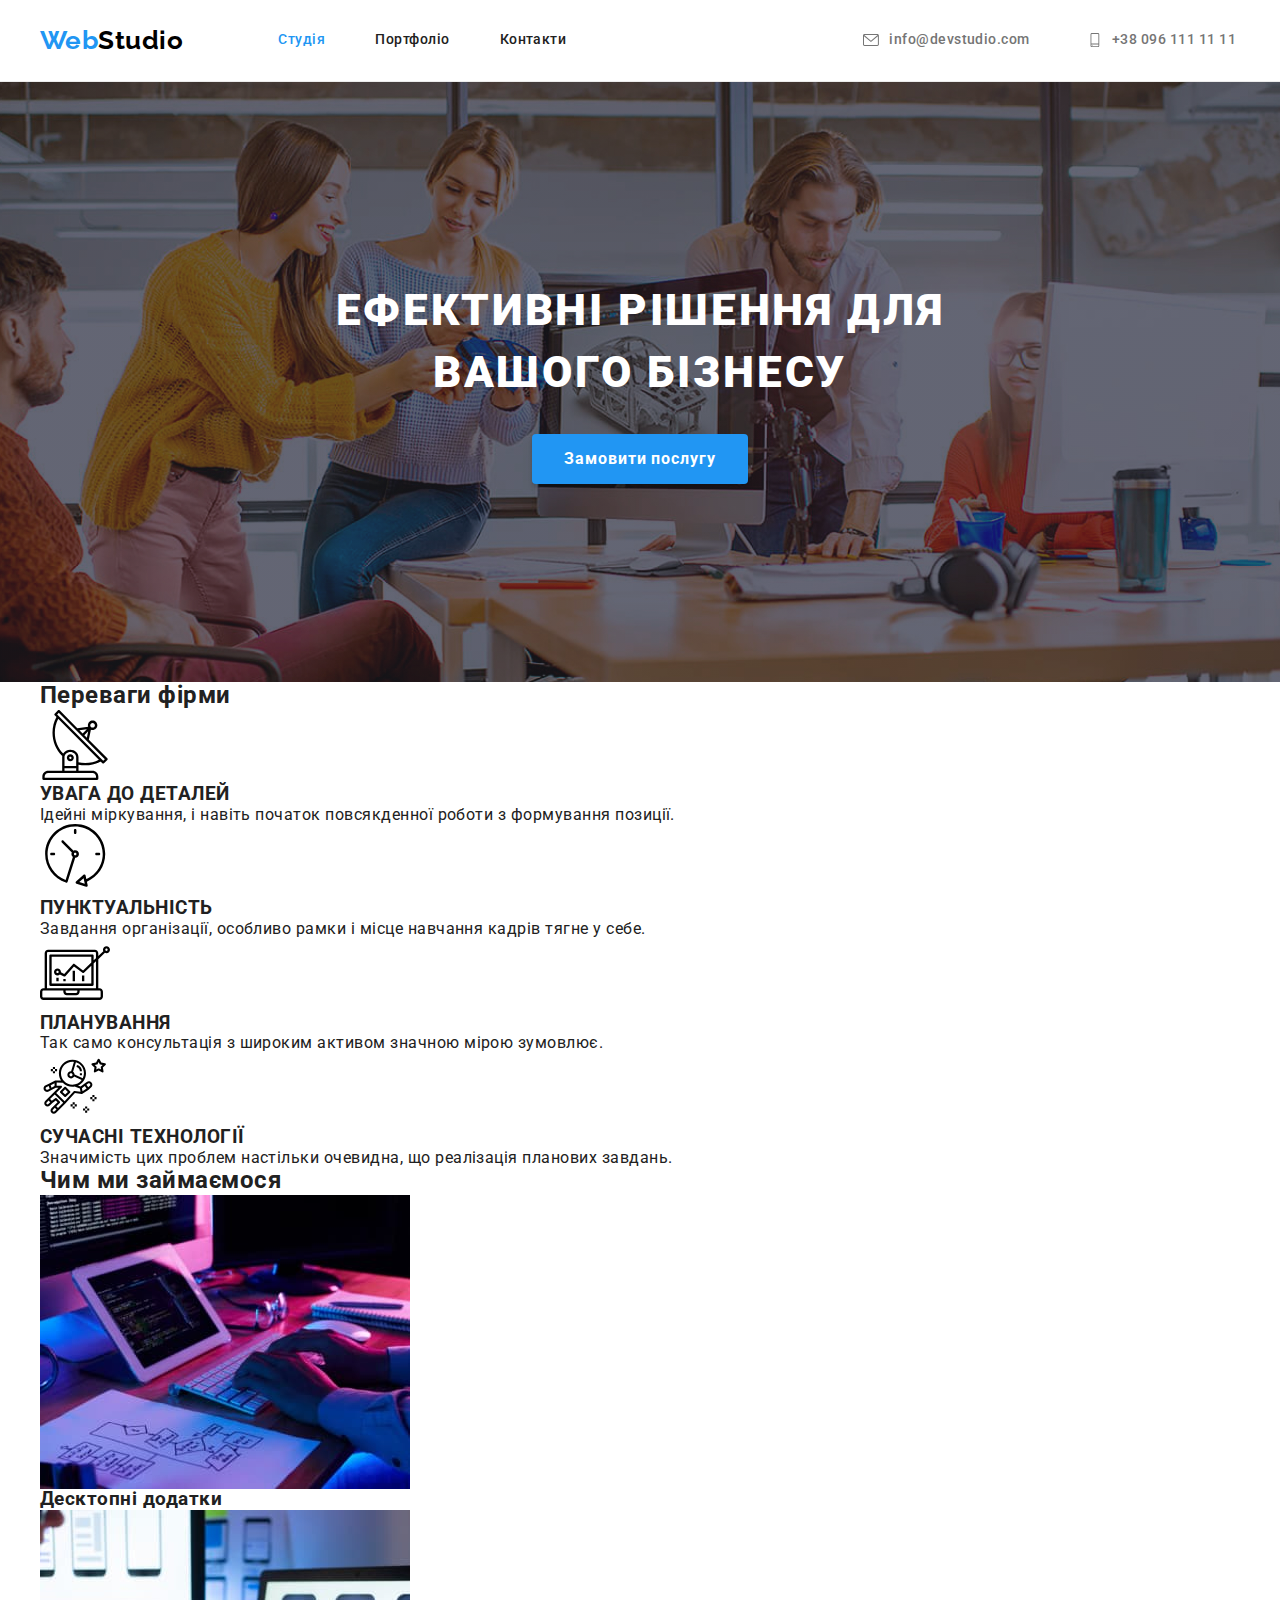
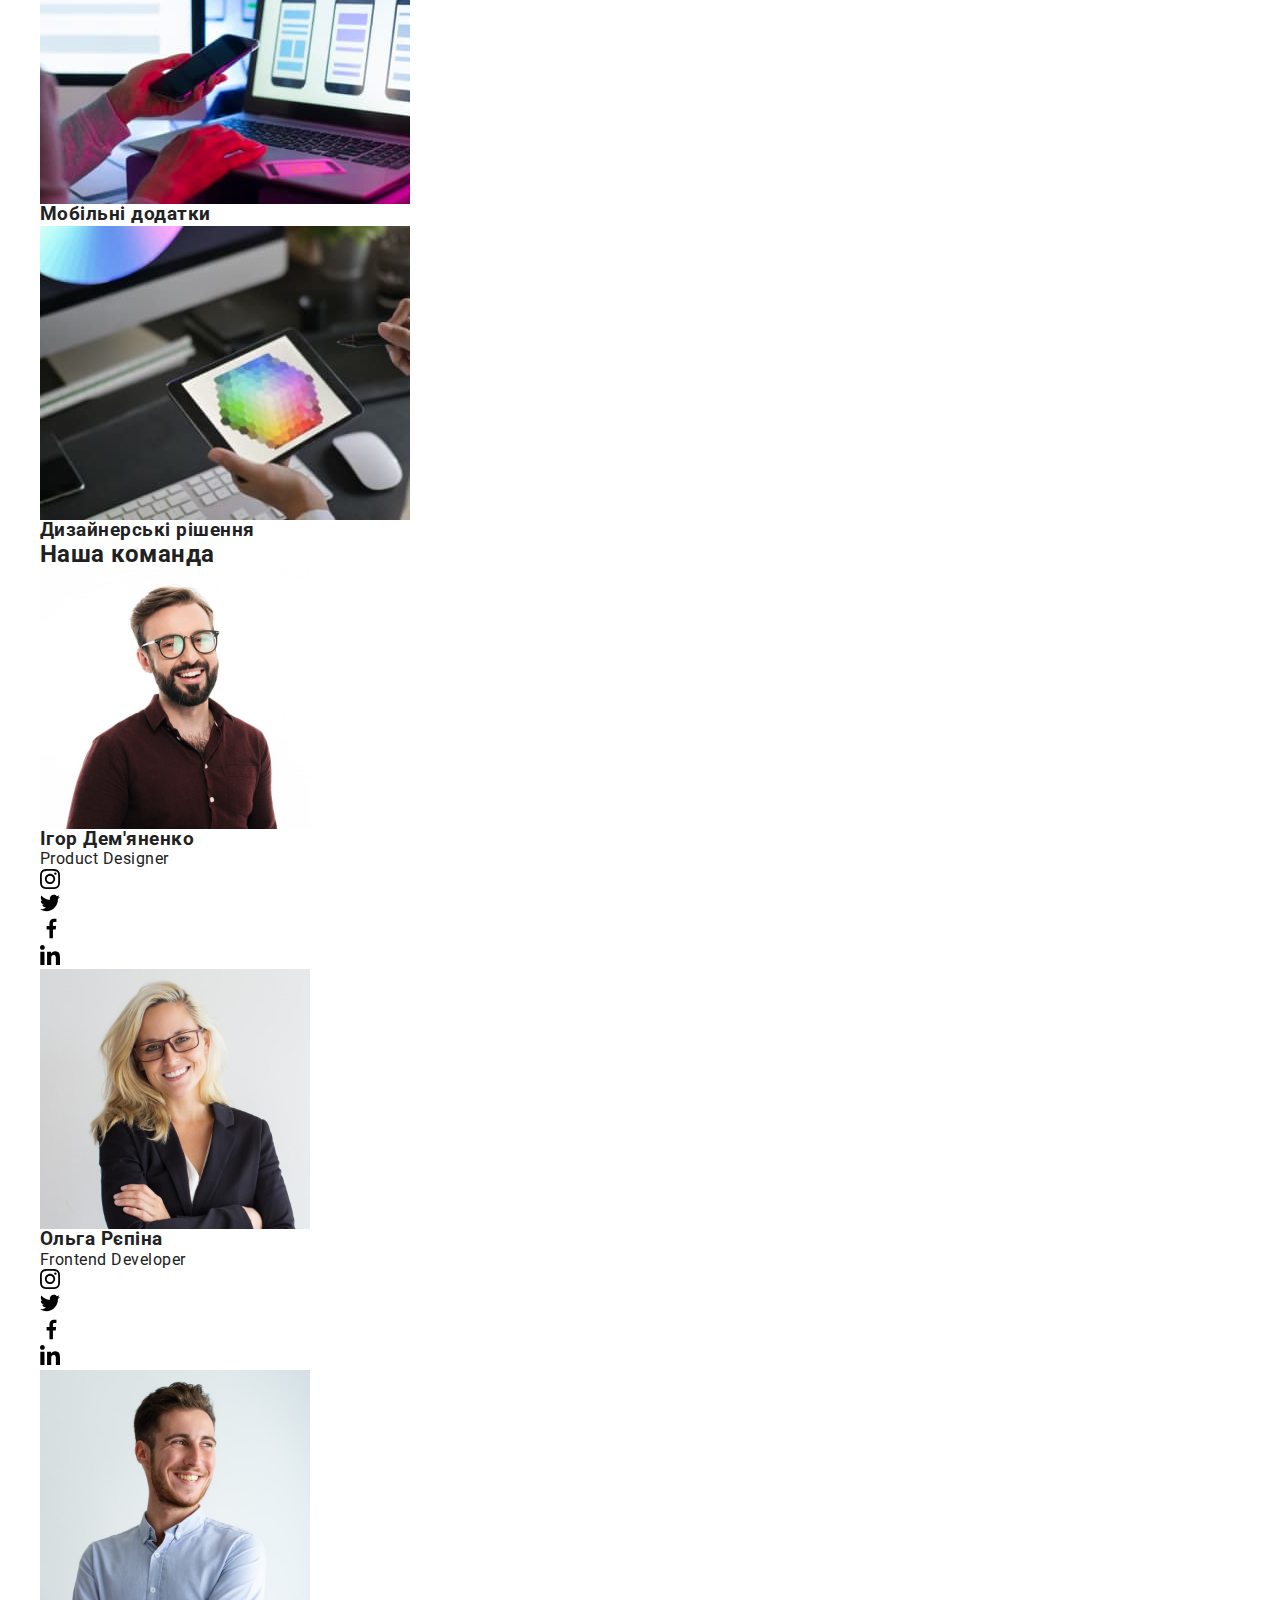
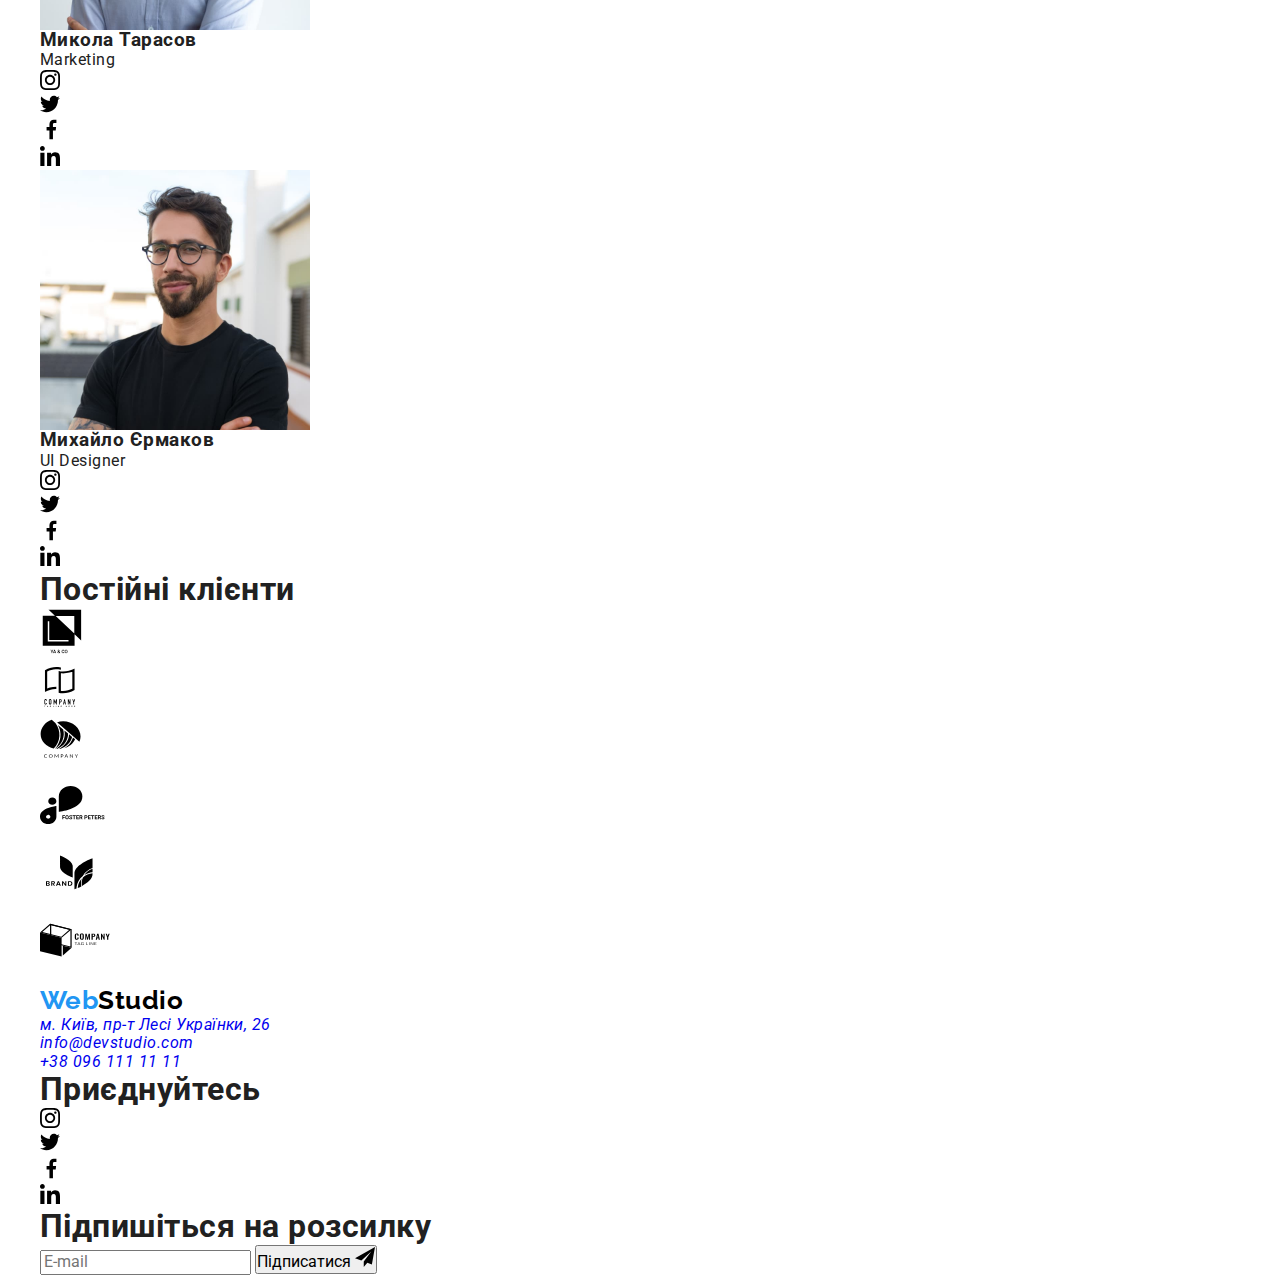
==== index.html @ b72f1b49 "live sass compiler" ====
<!DOCTYPE html>
<html lang="en">

<head>
  <meta charset="UTF-8" />
  <meta http-equiv="X-UA-Compatible" content="IE=edge" />
  <meta name="viewport" content="width=device-width, initial-scale=1.0" />
  <title>студія</title>
  <link rel="stylesheet" href="https://cdnjs.cloudflare.com/ajax/libs/modern-normalize/1.1.0/modern-normalize.min.css">
  <link href="https://fonts.googleapis.com/css2?family=Raleway:wght@700&family=Roboto:wght@400;500;700;900&display=swap"
    rel="stylesheet">
  <link rel="stylesheet" href="css/main.min.css">
</head>

<body>
  <!-- header-->
  <header class="header">
    <div class="conteiner">
      <a class="logo" href="index.html"><span class="text">Web</span>Studio</a>
      <nav>
        <ul class="navigation list">
          <li class="navigation__link navigation__element"><a href="index.html"
              class="navigation__btn navigation__btn-activ navigation__btncorrent">Студія</a></li>
          <li class="navigation__link navigation__element"><a href="portfolio.html"
              class="navigation__btn">Портфоліо</a></li>
          <li class="navigation__link navigation__element"><a href="#" class="navigation__btn">Контакти</a></li>
        </ul>
      </nav>
      <ul class="communication list">
        <li class="communication__link ">
          <a href="mailto:info@devstudio.com" class="communication__mail"> <svg width="16" Height="12"
              class="communication__icon-mail">
              <use href="images/sprites.svg#icon-envelope"></use>
            </svg>info@devstudio.com</a>
        </li>
        <li class="communication__link "><a href="tel:+380961111111" class="communication__tel"><svg width="14"
              Height="16" class="communication__icon-tel">
              <use href="images/sprites.svg#icon-smartphone-2"></use>
            </svg>+38 096 111 11 11</a>
        </li>
      </ul>
    </div>
  </header>

  <main>
    <!-- hero -->
    <section class="hero">
      <div class="conteiner">
        <div class="hero__wraper">
          <h1 class="hero__title">Ефективні рішення для вашого бізнесу</h1>
          <button type="button" class="hero__button" data-modal-open>Замовити послугу</button>
          <!-- modalka -->
          <div class="modal is-hidden " data-modal>
            <div class="modal__content">
                <h1 class="modal__title">Залиште свої дані, ми вам передзвонимо</h1>
                <form action="" class="">
                  <div class="form">
                    <label for="username" class="form__text">
                      Ім'я</label>
                    <input class="form__imput form__imput-name" type="text" name="username" id="username">
                    <svg width="18" Height="18" class="form__icon">
                      <use href="images/sprites.svg#icon-person-black-18dp-1"></use>
                    </svg>
                  </div>
                  <div class="form">
                    <label for="" class="form__text">
                      Телефон</label>
                    <input class="form__imput form__imput-phone" type="text" name="phone_number">
                    <svg width="18" Height="18" class="form__icon">
                      <use href="images/sprites.svg#icon-phone-black-18dp-1"></use>
                    </svg>
                  </div>
                  <div class="form">
                    <label for="" class="form__text">
                      Пошта</label>
                    <input class="form__imput form__imput-email" type="email" name="email">
                    <svg width="18" Height="18" class="form__icon">
                      <use href="images/sprites.svg#icon-email-black-18dp-1"></use>
                    </svg>
                  </div>
                  <div class="form">
                    <label for="" class="form__text">
                      Коментар</label>
                    <textarea class="form__imput form__imput-feedback" name="feedback" rows="5" placeholder="Введіть текст"></textarea>
                  </div>
                  <div class="form-margin">
                    <label for="chek" class="form__chek">
                      <input class="form__checkbox" type="checkbox" name="agree" checked id="chek" />
                      <svg width="16" Height="15" class="form__icon-checkbox">
                        <use href="images/sprites.svg#icon-icon-check-1"></use>
                      </svg>
                      <svg width="16" Height="15" class="form__icon-box">
                        <use href="images/sprites.svg#icon-kvadrat"></use>
                      </svg>
                      Погоджуюся з розсилкою та приймаю <a href=""><span class="form__text-span"> Умови договору</span></a>
                    </label>
                  </div>
                </form>
                <div class="button"><button type="submit" class="button-submit">Відправити</button></div>
              <button type="button" class="modal__button" data-modal-close>
                <svg width="18" height="18" class="modal__icon-close">
                  <use href="images/sprites.svg#icon-close1-1"></use>
                </svg></button>
            </div>
          </div>
        </div>
      </div>
    </section>

    <!-- advantage firm-->
    <section class="conteiner advantage-section">
      <h2 class="advantage-title">Переваги фірми</h2>
      <ul class="advantage-list list">
        <li class="advantage-list-item">
          <div class="icon-advantage"><svg width="70" height="70">
              <use href="images/sprites.svg#icon-antenna-1-1"></use>
            </svg></div>
          <h3 class="advantage-title-two">УВАГА ДО ДЕТАЛЕЙ</h3>
          <p class="advantage-text">
            Ідейні міркування, і навіть початок повсякденної роботи з
            формування позиції.
          </p>
        </li>
        <li class="advantage-list-item">
          <div class="icon-advantage"> <svg width="70" height="70">
              <use href="images/sprites.svg#icon-clock-1"></use>
            </svg></div>
          <h3 class="advantage-title-two">ПУНКТУАЛЬНІСТЬ</h3>
          <p class="advantage-text">
            Завдання організації, особливо рамки і місце навчання кадрів тягне
            у себе.
          </p>
        </li>
        <li class="advantage-list-item">
          <div class="icon-advantage"><svg width="70" height="70">
              <use href="images/sprites.svg#icon-diagram-1"></use>
            </svg></div>
          <h3 class="advantage-title-two">ПЛАНУВАННЯ</h3>
          <p class="advantage-text">
            Так само консультація з широким активом значною мірою зумовлює.
          </p>
        </li>
        <li class="advantage-list-item">
          <div class="icon-advantage"><svg width="70" height="70">
              <use href="images/sprites.svg#icon-astronaut-1"></use>
            </svg></div>
          <h3 class="advantage-title-two">СУЧАСНІ ТЕХНОЛОГІЇ</h3>
          <p class="advantage-text">
            Значимість цих проблем настільки очевидна, що реалізація планових
            завдань.
          </p>
        </li>
      </ul>
    </section>
    <!-- Whot working -->
    <section class="conteiner">
      <div class=" conteiner-working">
        <h2 class="title-section">Чим ми займаємося</h2>
        <ul class="working-list list">
          <li class="working-list-item">
            <img class="foto" src="./images/box1.jpg" alt="Набор коду на ПК" width="370" />
            <h3 class="tetx-working">Десктопні додатки</h3>
          </li>
          <li class="working-list-item">
            <img class="foto" src="./images/box2.jpg" alt="Телефон в рукі" width="370" />
            <h3 class="tetx-working">Мобільні додатки</h3>
          </li>
          <li class="working-list-item">
            <img class="foto" src="./images/box3.jpg" alt="Вибор колору на планшеті" width="370" />
            <h3 class="tetx-working">Дизайнерські рішення</h3>
          </li>
        </ul>
      </div>
    </section>


    <!-- Our team -->

    <section class="conteiner-team">
      <div class="conteiner conteiner-team-list">
        <h2 class="title-section">Наша команда</h2>
        <ul class="team-list list">
          <li class="team-list-icon">
            <img class="foto" src="images/ihor.jpg" alt="працівник Ігор" width="270" />
            <div class="team-our-name">
              <h3 class="team-title-name">Ігор Дем'яненко</h3>
              <p class="team-post">Product Designer</p>

              <ul class="list Our-team-sylky">
                <li class="Our-team-spysok">
                  <a href="" class="list-Our-team"><svg width="20" viewBox="0 0 100 100" class="icon-Our-team">
                      <use href="images/sprites.svg#icon-instagram-2"></use>
                    </svg></a>
                </li>
                <li class="Our-team-spysok"><a href="" class="list-Our-team"><svg width="20" viewBox="0 0 100 100"
                      class="icon-Our-team">
                      <use href="images/sprites.svg#icon-twitter-1"></use>
                    </svg></a></li>
                <li class="Our-team-spysok"><a href="" class="list-Our-team fb"><svg width="23" height="23"
                      viewBox="0 0 100 100" class="icon-Our-team">
                      <use href="images/sprites.svg#icon-facebook-1"></use>
                    </svg></a></li>
                <li class="Our-team-spysok"><a href="" class="list-Our-team"><svg width="20" viewBox="0 0 100 100"
                      class="icon-Our-team">
                      <use href="images/sprites.svg#icon-linkedin-1"></use>
                    </svg></a></li>
              </ul>
            </div>

          </li>
          <li class="team-list-icon">
            <img class="foto" src="images/olha.jpg" alt="працівник Ольга" width="270" />
            <div class="team-our-name">
              <h3 class="team-title-name">Ольга Рєпіна</h3>
              <p class="team-post">Frontend Developer</p>

              <ul class="list Our-team-sylky">
                <li class="Our-team-spysok">
                  <a href="" class="list-Our-team"><svg width="20" viewBox="0 0 100 100" class="icon-Our-team">
                      <use href="images/sprites.svg#icon-instagram-2"></use>
                    </svg></a>
                </li>
                <li class="Our-team-spysok"><a href="" class="list-Our-team"><svg width="20" viewBox="0 0 100 100"
                      class="icon-Our-team">
                      <use href="images/sprites.svg#icon-twitter-1"></use>
                    </svg></a>
                </li>
                <li class="Our-team-spysok"><a href="" class="list-Our-team fb"><svg width="23" height="23"
                      viewBox="0 0 100 100" class="icon-Our-team">
                      <use href="images/sprites.svg#icon-facebook-1"></use>
                    </svg></a>
                </li>
                <li class="Our-team-spysok"><a href="" class="list-Our-team"><svg width="20" viewBox="0 0 100 100"
                      class="icon-Our-team">
                      <use href="images/sprites.svg#icon-linkedin-1"></use>
                    </svg></a>
                </li>
              </ul>
            </div>
          </li>

          </li>
          <li class="team-list-icon">
            <img class="foto" src="images/mykola.jpg" alt="працівник Микола" width="270" />
            <div class="team-our-name">
              <h3 class="team-title-name">Микола Тарасов</h3>
              <p class="team-post">Marketing</p>

              <ul class="list Our-team-sylky">
                <li class="Our-team-spysok">
                  <a href="" class="list-Our-team"><svg width="20" viewBox="0 0 100 100" class="icon-Our-team">
                      <use href="images/sprites.svg#icon-instagram-2"></use>
                    </svg></a>
                </li>
                <li class="Our-team-spysok"><a href="" class="list-Our-team"><svg width="20" viewBox="0 0 100 100"
                      class="icon-Our-team">
                      <use href="images/sprites.svg#icon-twitter-1"></use>
                    </svg></a></li>
                <li class="Our-team-spysok"><a href="" class="list-Our-team fb"><svg width="23" height="23"
                      viewBox="0 0 100 100" class="icon-Our-team">
                      <use href="images/sprites.svg#icon-facebook-1"></use>
                    </svg></a></li>
                <li class="Our-team-spysok"><a href="" class="list-Our-team"><svg width="20" viewBox="0 0 100 100"
                      class="icon-Our-team">
                      <use href="images/sprites.svg#icon-linkedin-1"></use>
                    </svg></a></li>
              </ul>
            </div>
          </li>
          </li>
          <li class="team-list-icon">
            <img class="foto" src="images/mykhailo.jpg" alt="працівник Михайло" width="270" />
            <div class="team-our-name">
              <h3 class="team-title-name">Михайло Єрмаков</h3>
              <p class="team-post">UI Designer</p>

              <ul class="list Our-team-sylky">
                <li class="Our-team-spysok">
                  <a href="" class="list-Our-team"><svg width="20" viewBox="0 0 100 100" class="icon-Our-team">
                      <use href="images/sprites.svg#icon-instagram-2"></use>
                    </svg></a>
                </li>
                <li class="Our-team-spysok"><a href="" class="list-Our-team"><svg width="20" height="20"
                      viewBox="0 0 100 100" class="icon-Our-team">
                      <use href="images/sprites.svg#icon-twitter-1"></use>
                    </svg></a></li>
                <li class="Our-team-spysok"><a href="" class="list-Our-team fb"><svg width="23" height="23"
                      class="icon-Our-team">
                      <use href="images/sprites.svg#icon-facebook-1"></use>
                    </svg></a></li>
                <li class="Our-team-spysok"><a href="" class="list-Our-team"><svg width="20" viewBox="0 0 100 100"
                      class="icon-Our-team">
                      <use href="images/sprites.svg#icon-linkedin-1"></use>
                    </svg></a></li>
              </ul>

            </div>
          </li>
          </li>
        </ul>
      </div>

    </section>

    <!-- Постійні клієнти -->
    <section class="conteiner-klienty">
      <div class="conteiner">
        <h1 class="title-section">Постійні клієнти</h1>
        <ul class="list postiini-klienty">
          <li class="page-klient"><a href="" class="List-compani"><svg width="44" height="49" viewBox="0 0 100 100"
                class="icon-clients one">
                <use href="images/sprites.svg#icon-group"></use>
              </svg></a></li>
          <li class="page-klient"><a href="" class="List-compani"><svg width="40" height="52" viewBox="0 0 100 100"
                width="41px" class="icon-clients two">
                <use href="images/sprites.svg#icon-group-2"></use>
              </svg></a></li>
          <li class="page-klient"><a href="" class="List-compani"><svg width="41" height="43" viewBox="0 0 100 100"
                width="40" class="icon-clients thee">
                <use href="images/sprites.svg#icon-group-3"></use>
              </svg></a></li>
          <li class="page-klient"><a href="" class="List-compani"><svg width="80" height="80" viewBox="0 0 100 100"
                class="icon-clients fo">
                <use href="images/sprites.svg#icon-group-4"></use>
              </svg></a></li>
          <li class="page-klient"><a href="" class="List-compani"><svg width="59" height="47" viewBox="0 0 100 100"
                width="40" class="icon-clients fai">
                <use href="images/sprites.svg#icon-group-5"></use>
              </svg></a></li>
          <li class="page-klient"><a href="" class="List-compani 6"><svg width="70" height="80" viewBox="0 0 100 100"
                width="40" class="icon-clients six">
                <use href="images/sprites.svg#icon-group-6"></use>
              </svg></a></li>
        </ul>
      </div>
    </section>

  </main>
  <!-- footer -->
  <footer class="footer">
    <div class="conteiner conteiner-footer">
      <div>
        <div class="logo-wraper">
          <a class="logo" href="index.html"><span class="text">Web</span>Studio</a>
        </div>

        <address>
          <ul class="address-list list">
            <li>
              <a class="Address-link" href="https://goo.gl/maps/K1UanMXqAidAnJSs7" target="_blank"
                rel="noopener noreferrer nofollow">
                м. Київ, пр-т Лесі Українки, 26</a>
            </li>
            <li class="foter-otstup">
              <a href="mailto:info@devstudio.com" target="_blank" class="communication-footer">info@devstudio.com</a>
            </li>
            <li class="foter-otstup">
              <a href="tel:+380961111111" class="communication-footer">+38 096 111 11 11</a>
            </li>
          </ul>
        </address>
      </div>
      <div class="footer-sylky-blok">
        <h1 class="title-footer-sylky">Приєднуйтесь</h1>
        <ul class="footer-sylky list">
          <li class="footer-spysok">
            <a href="" class="list-Our-team-f"><svg width="20" viewBox="0 0 100 100" class="icon-footer">
                <use href="images/sprites.svg#icon-instagram-2"></use>
              </svg></a>
          </li>
          <li class="footer-spysok"><a href="" class="list-Our-team-f"><svg width="20" height="20" viewBox="0 0 100 100"
                class="icon-footer">
                <use href="images/sprites.svg#icon-twitter-1"></use>
              </svg></a></li>
          <li class="footer-spysok"><a href="" class="list-Our-team-f"><svg width="23" height="23" viewBox="0 0 100 100"
                class="icon-footer">
                <use href="images/sprites.svg#icon-facebook-1"></use>
              </svg></a></li>
          <li class="footer-spysok"><a href="" class="list-Our-team-f"><svg width="20" viewBox="0 0 100 100"
                class="icon-footer">
                <use href="images/sprites.svg#icon-linkedin-1"></use>
              </svg></a></li>
        </ul>
      </div>
      <div class="mail-distribution">
        <h1 class="distribution-text">Підпишіться на розсилку</h1>
        <form action="" class="form-distribution">
          <input class="mail-imput" type="email" name="email" placeholder="E-mail">
          <button class="btn-distribution">
            Підписатися <svg width="20" viewBox="0 0 100 100" class="icon-footer distribution">
              <use href="images/sprites.svg#icon-icon-send"></use>
            </svg>
          </button>
        </form>
      </div>
    </div>
  </footer>




  <script src="./JS/modal.js"></script>
</body>

</html>
---- css/main.min.css ----
/*! normalize.css v8.0.1 | MIT License | github.com/necolas/normalize.css */html{line-height:1.15;-webkit-text-size-adjust:100%}body{margin:0}main{display:block}h1{font-size:2em;margin:.67em 0}hr{-webkit-box-sizing:content-box;box-sizing:content-box;height:0;overflow:visible}pre{font-family:monospace,monospace;font-size:1em}a{background-color:rgba(0,0,0,0)}abbr[title]{border-bottom:none;text-decoration:underline;-webkit-text-decoration:underline dotted;text-decoration:underline dotted}b,strong{font-weight:bolder}code,kbd,samp{font-family:monospace,monospace;font-size:1em}small{font-size:80%}sub,sup{font-size:75%;line-height:0;position:relative;vertical-align:baseline}sub{bottom:-0.25em}sup{top:-0.5em}img{border-style:none}button,input,optgroup,select,textarea{font-family:inherit;font-size:100%;line-height:1.15;margin:0}button,input{overflow:visible}button,select{text-transform:none}button,[type=button],[type=reset],[type=submit]{-webkit-appearance:button}button::-moz-focus-inner,[type=button]::-moz-focus-inner,[type=reset]::-moz-focus-inner,[type=submit]::-moz-focus-inner{border-style:none;padding:0}button:-moz-focusring,[type=button]:-moz-focusring,[type=reset]:-moz-focusring,[type=submit]:-moz-focusring{outline:1px dotted ButtonText}fieldset{padding:.35em .75em .625em}legend{-webkit-box-sizing:border-box;box-sizing:border-box;color:inherit;display:table;max-width:100%;padding:0;white-space:normal}progress{vertical-align:baseline}textarea{overflow:auto}[type=checkbox],[type=radio]{-webkit-box-sizing:border-box;box-sizing:border-box;padding:0}[type=number]::-webkit-inner-spin-button,[type=number]::-webkit-outer-spin-button{height:auto}[type=search]{-webkit-appearance:textfield;outline-offset:-2px}[type=search]::-webkit-search-decoration{-webkit-appearance:none}::-webkit-file-upload-button{-webkit-appearance:button;font:inherit}details{display:block}summary{display:list-item}template{display:none}[hidden]{display:none}:root{--primary-text-color: #212121;--focus-text-color: #2196F3;--other-text-color: #FFFFFF;--logo-text-color: #000000;--advantage-text-color: #757575}body{font-family:"Roboto",sans-serif;font-style:normal;letter-spacing:.03em;color:var(--primary-text-color);background-color:#fff}a,p,ul,li,h1,h2,h3,button,address{padding:0;margin:0;list-style-type:none;text-decoration:none}img{display:block;max-width:100%;height:auto}.conteiner{margin:0 auto;width:1230px;padding-left:15px;padding-right:15px}.header{border-bottom:1px solid #ececec;max-width:1600px;margin-left:auto;margin-right:auto}.header .conteiner{display:-webkit-box;display:-ms-flexbox;display:flex}.logo{font-family:"Raleway",sans-serif;font-weight:700;font-size:26px;line-height:1.2;color:var(--logo-text-color);padding-top:25px;padding-bottom:25px;margin-right:95px}.logo .text{color:var(--focus-text-color)}.navigation{display:-webkit-box;display:-ms-flexbox;display:flex}.navigation>.navigation__link:not(:last-child){margin-right:50px}.navigation__element{position:relative}.navigation .navigation__btn{display:inline-block;padding-top:32px;padding-bottom:32px;color:var(---primary-text-color);font-weight:500;font-size:14px;line-height:1.14;-webkit-transition:color 250ms cubic-bezier(0.4, 0, 0.2, 1);transition:color 250ms cubic-bezier(0.4, 0, 0.2, 1)}.navigation .navigation__btn.navigation__btn-activ.navigation__btncorrent{color:var(--focus-text-color)}.navigation__btn:hover,.navigation__btn:focus{color:var(--focus-text-color)}.navigation__btn::after{position:absolute;bottom:-1px;left:0;content:"";display:block;opacity:0;width:100%;height:4px;border:1px solid var(--focus-text-color);border-radius:4px;background-color:var(--focus-text-color);-webkit-transition:opacity 250ms cubic-bezier(0.4, 0, 0.2, 1);transition:opacity 250ms cubic-bezier(0.4, 0, 0.2, 1)}.navigation__btn:hover::after,.navigation__btn:focus::after{color:var(--focus-text-color);opacity:1}.communication{display:-webkit-box;display:-ms-flexbox;display:flex;color:var(--primary-text-color);font-weight:500;font-size:14px;line-height:1.14;margin-left:auto}.communication__mail,.communication__tel{display:-webkit-box;display:-ms-flexbox;display:flex;-webkit-box-align:center;-ms-flex-align:center;align-items:center;padding:4px 4px;color:var(--advantage-text-color);padding-top:32px;padding-bottom:32px;-webkit-transition:color 250ms cubic-bezier(0.4, 0, 0.2, 1);transition:color 250ms cubic-bezier(0.4, 0, 0.2, 1)}.communication__tel{margin-left:50px}.communication__icon-mail,.communication__icon-tel{margin-right:10px;fill:currentColor}.communication__mail:hover,.communication__mail:focus,.communication__tel:hover,.communication__tel:focus{color:var(--focus-text-color)}.hero{background-image:-webkit-gradient(linear, left top, right top, from(rgba(47, 48, 58, 0.4)), to(rgba(47, 48, 58, 0.4))),url(../images/hero-fon2.jpg);background-image:linear-gradient(to right, rgba(47, 48, 58, 0.4), rgba(47, 48, 58, 0.4)),url(../images/hero-fon2.jpg);background-color:rgba(47,48,58,.4);background-repeat:no-repeat;background-position:50% 50%;height:600px;display:-webkit-box;display:-ms-flexbox;display:flex;-webkit-box-pack:center;-ms-flex-pack:center;justify-content:center;-webkit-box-align:center;-ms-flex-align:center;align-items:center;margin-left:auto;margin-right:auto}.hero__wraper{display:-webkit-box;display:-ms-flexbox;display:flex;-webkit-box-orient:vertical;-webkit-box-direction:normal;-ms-flex-direction:column;flex-direction:column;-webkit-box-pack:center;-ms-flex-pack:center;justify-content:center;-webkit-box-align:center;-ms-flex-align:center;align-items:center;padding-top:200px;padding-bottom:200px}.hero__title{width:700px;margin:0;font-weight:900;font-size:44px;line-height:1.4;text-align:center;letter-spacing:.06em;text-transform:uppercase;color:var(--other-text-color)}.hero__button{margin-top:30px;-webkit-box-shadow:0px 4px 4px rgba(0,0,0,.15);box-shadow:0px 4px 4px rgba(0,0,0,.15);font-family:"Roboto",sans-serif;background-color:var(--focus-text-color);font-weight:700;font-size:16px;line-height:1.9;letter-spacing:.06em;color:var(--other-text-color);padding:10px 32px 10px 32px;border-width:0px;box-shadow:0px 4px 4px rgba(0,0,0,.15);border-radius:4px;cursor:pointer}.modal{position:fixed;top:0;right:0;width:100%;height:100%;background-color:rgba(0,0,0,.2);-webkit-transition:opacity 450ms cubic-bezier(0.4, 0, 0.2, 1);transition:opacity 450ms cubic-bezier(0.4, 0, 0.2, 1);z-index:1}.modal.is-hidden{opacity:0;pointer-events:none;visibility:hidden}.modal__content{opacity:1;position:relative;top:50%;left:50%;-webkit-transform:translate(-50%, -50%);transform:translate(-50%, -50%);width:528px;height:581px;border-radius:4px;background-color:var(--other-text-color);z-index:5;padding:40px 39px 40px 41px}.modal__button{position:absolute;top:5px;right:5px;background-color:var(--other-text-color);border-radius:50%;border:2px solid rgba(0,0,0,.1);width:30px;height:30px;display:-webkit-box;display:-ms-flexbox;display:flex;-webkit-box-align:center;-ms-flex-align:center;align-items:center;-webkit-box-pack:center;-ms-flex-pack:center;justify-content:center;cursor:pointer}.modal__icon-close{fill:currentColor;-webkit-transition:color 250ms cubic-bezier(0.4, 0, 0.2, 1);transition:color 250ms cubic-bezier(0.4, 0, 0.2, 1)}.modal__button:hover{color:var(--focus-text-color)}.modal__title{font-family:"Roboto";font-style:normal;font-weight:700;font-size:20px;line-height:23px;text-align:center;letter-spacing:.03em;margin-bottom:12px}.form{display:-webkit-box;display:-ms-flexbox;display:flex;-webkit-box-orient:vertical;-webkit-box-direction:normal;-ms-flex-direction:column;flex-direction:column}.form__text{color:var(--advantage-text-color);font-family:"Roboto";font-style:normal;font-weight:400;font-size:12px;line-height:14px;letter-spacing:.01em;margin-bottom:4px}.form__imput{position:relative;margin-bottom:10px;padding-top:10px;padding-bottom:10px;padding-left:40px;border:1px solid rgba(33,33,33,.2);border-radius:4px;cursor:pointer;-webkit-appearance:none;-moz-appearance:none;appearance:none;-webkit-transition:fill 250ms cubic-bezier(0.4, 0, 0.2, 1),border 250ms cubic-bezier(0.4, 0, 0.2, 1);transition:fill 250ms cubic-bezier(0.4, 0, 0.2, 1),border 250ms cubic-bezier(0.4, 0, 0.2, 1)}.form .form__imput.form__imput-feedback{resize:none;padding:10px 10px 10px 20px;height:124px;border:1px solid rgba(33,33,33,.2);border-radius:4px;cursor:pointer;-webkit-transition:border 250ms cubic-bezier(0.4, 0, 0.2, 1);transition:border 250ms cubic-bezier(0.4, 0, 0.2, 1);margin-bottom:-10px}.form__imput:focus{outline:0;outline-offset:0;border:1px solid var(--focus-text-color)}.form .form__imput-feedback:focus{outline:0;outline-offset:0;border:1px solid var(--focus-text-color)}.form__imput:focus+.form__icon{fill:var(--focus-text-color)}.form__icon{position:absolute;margin-left:12px;-webkit-transform:translateY(29px);transform:translateY(29px)}.form-margin{margin-top:20px}.form__chek{display:inline-block;margin-top:10px;padding-left:40px;font-family:"Roboto";font-style:normal;font-weight:400;font-size:14px;line-height:24px;letter-spacing:.03em;cursor:pointer}.form__checkbox{position:absolute;white-space:nowrap;width:1px;height:1px;overflow:hidden;border:0;padding:0;clip:rect(0 0 0 0);-webkit-clip-path:inset(50%);clip-path:inset(50%);margin:-1px}.form__text-span{color:var(--focus-text-color);margin-left:7px;border-bottom:1px solid var(--focus-text-color)}.form__icon-box{position:absolute;-webkit-transform:translateX(-28px);transform:translateX(-28px);margin-top:4px}.form__icon-checkbox{position:absolute;-webkit-transform:translateX(-28px);transform:translateX(-28px);margin-top:4px;opacity:0;z-index:1;-webkit-transition:opacity 250ms cubic-bezier(0.4, 0, 0.2, 1);transition:opacity 250ms cubic-bezier(0.4, 0, 0.2, 1)}.form__checkbox:checked+.form__icon-checkbox{opacity:1}.button{display:-webkit-box;display:-ms-flexbox;display:flex;-webkit-box-pack:center;-ms-flex-pack:center;justify-content:center;margin-top:30px}.button-submit{display:-webkit-box;display:-ms-flexbox;display:flex;-webkit-box-pack:center;-ms-flex-pack:center;justify-content:center;background-color:#2196f3;padding:10px 52px 10px 52px;-webkit-box-shadow:0px 4px 4px rgba(0,0,0,.15);box-shadow:0px 4px 4px rgba(0,0,0,.15);border-radius:4px;border-width:0px;font-family:"Roboto";font-style:normal;font-weight:700;font-size:16px;line-height:30px;display:flex;-webkit-box-align:center;-ms-flex-align:center;align-items:center;text-align:center;letter-spacing:.06em;color:var(--other-text-color);cursor:pointer}/*# sourceMappingURL=main.min.css.map */
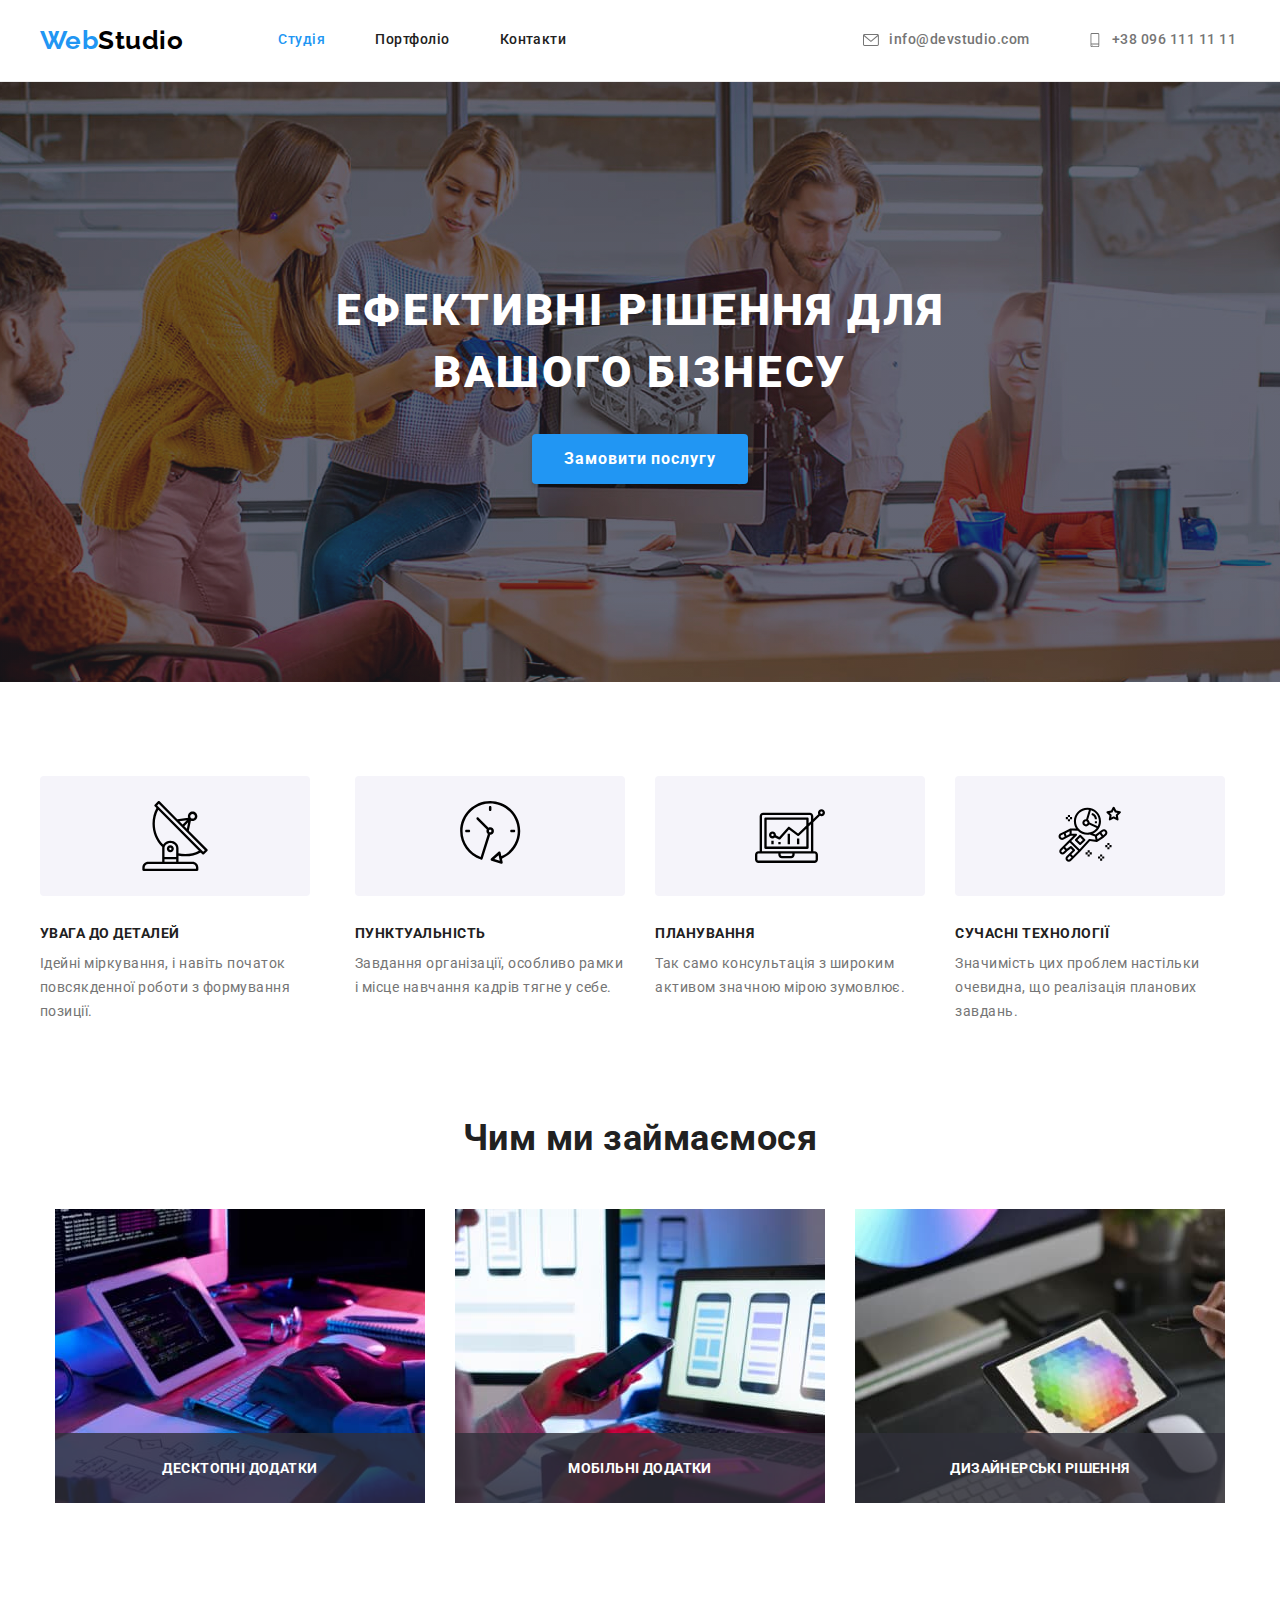
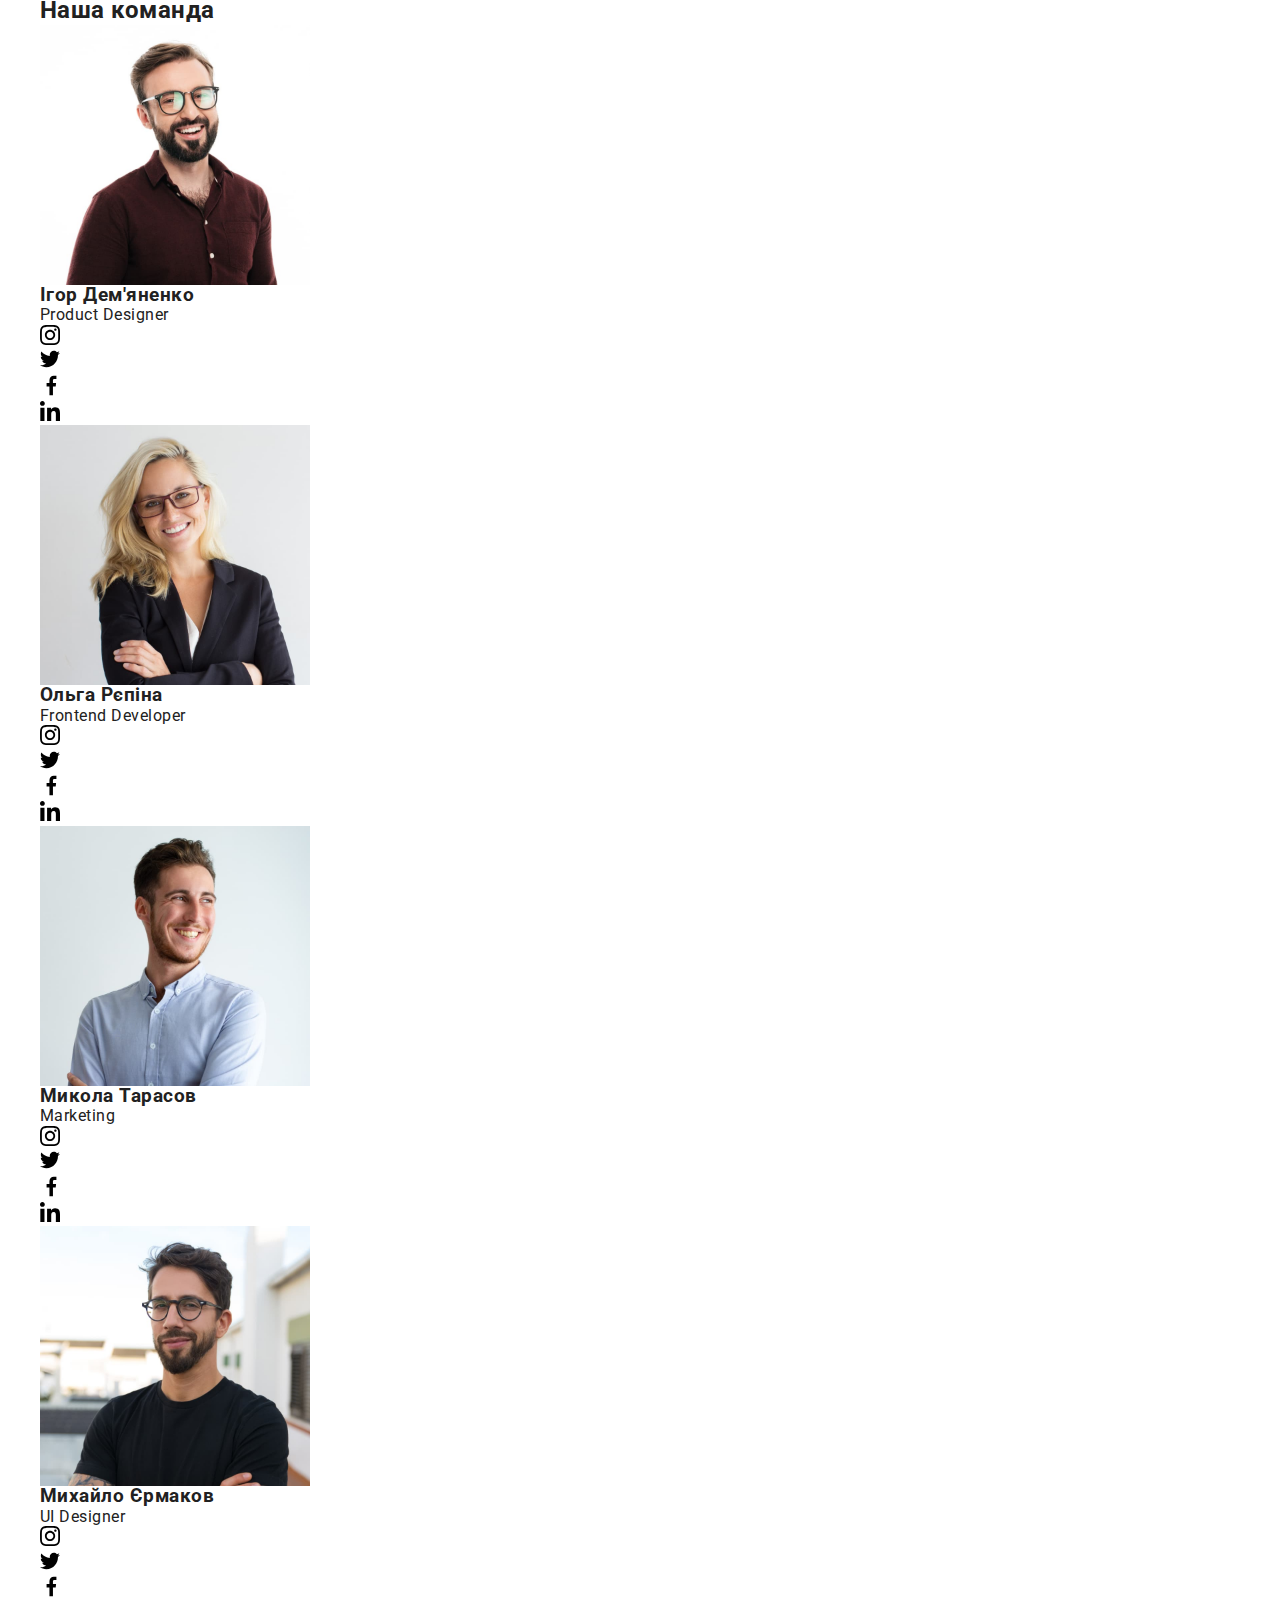
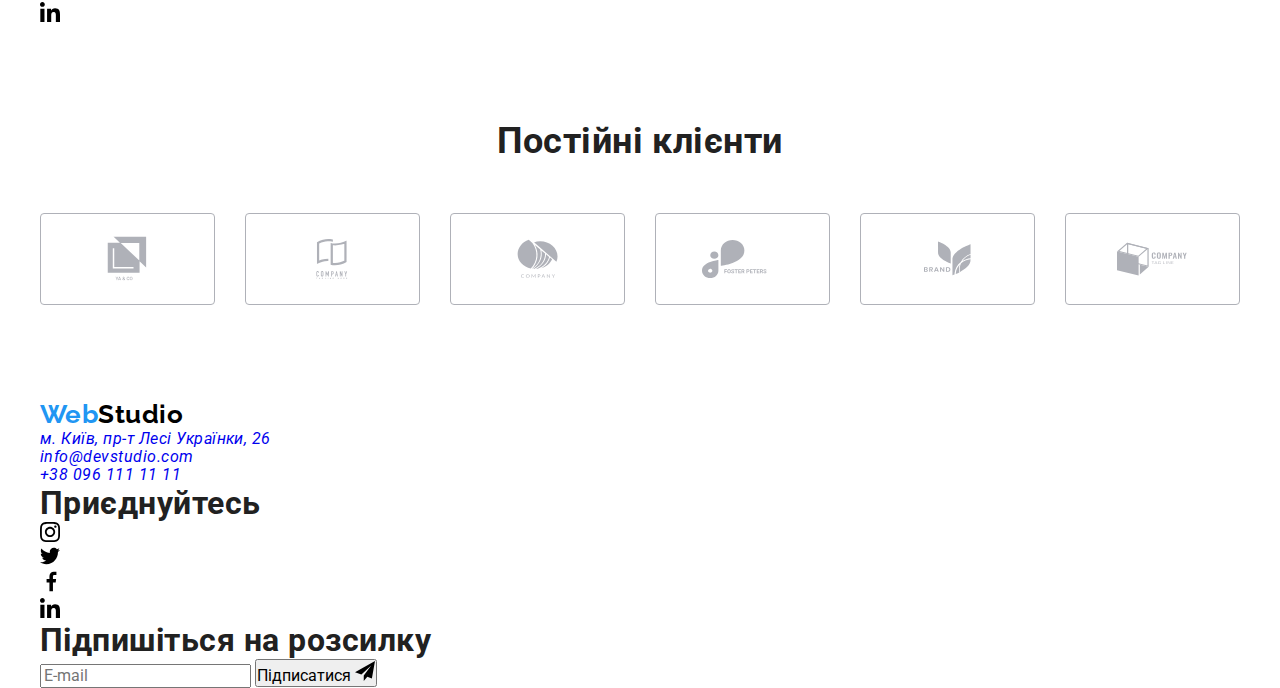
==== commit b5a806f2: "add advantege-firm, regular-client, whot-working" ====
--- a/index.html
+++ b/index.html
@@ -108,66 +108,67 @@
     </section>
 
     <!-- advantage firm-->
-    <section class="conteiner advantage-section">
-      <h2 class="advantage-title">Переваги фірми</h2>
-      <ul class="advantage-list list">
-        <li class="advantage-list-item">
-          <div class="icon-advantage"><svg width="70" height="70">
+    <section class="advantage conteiner">
+      <h2 class="advantage__title">Переваги фірми</h2>
+      <ul class="advantage__list list">
+        <li class="advantage__list-item">
+          <div class="advantage__icon"><svg width="70" height="70">
               <use href="images/sprites.svg#icon-antenna-1-1"></use>
             </svg></div>
-          <h3 class="advantage-title-two">УВАГА ДО ДЕТАЛЕЙ</h3>
-          <p class="advantage-text">
+          <h3 class="advantage__title-two">УВАГА ДО ДЕТАЛЕЙ</h3>
+          <p class="advantage__text">
             Ідейні міркування, і навіть початок повсякденної роботи з
             формування позиції.
           </p>
         </li>
-        <li class="advantage-list-item">
-          <div class="icon-advantage"> <svg width="70" height="70">
+        <li class="advantage__list-item">
+          <div class="advantage__icon"> <svg width="70" height="70">
               <use href="images/sprites.svg#icon-clock-1"></use>
             </svg></div>
-          <h3 class="advantage-title-two">ПУНКТУАЛЬНІСТЬ</h3>
-          <p class="advantage-text">
+          <h3 class="advantage__title-two">ПУНКТУАЛЬНІСТЬ</h3>
+          <p class="advantage__text">
             Завдання організації, особливо рамки і місце навчання кадрів тягне
             у себе.
           </p>
         </li>
-        <li class="advantage-list-item">
-          <div class="icon-advantage"><svg width="70" height="70">
+        <li class="advantage__list-item">
+          <div class="advantage__icon"><svg width="70" height="70">
               <use href="images/sprites.svg#icon-diagram-1"></use>
             </svg></div>
-          <h3 class="advantage-title-two">ПЛАНУВАННЯ</h3>
-          <p class="advantage-text">
+          <h3 class="advantage__title-two">ПЛАНУВАННЯ</h3>
+          <p class="advantage__text">
             Так само консультація з широким активом значною мірою зумовлює.
           </p>
         </li>
-        <li class="advantage-list-item">
-          <div class="icon-advantage"><svg width="70" height="70">
+        <li class="advantage__list-item">
+          <div class="advantage__icon"><svg width="70" height="70">
               <use href="images/sprites.svg#icon-astronaut-1"></use>
             </svg></div>
-          <h3 class="advantage-title-two">СУЧАСНІ ТЕХНОЛОГІЇ</h3>
-          <p class="advantage-text">
+          <h3 class="advantage__title-two">СУЧАСНІ ТЕХНОЛОГІЇ</h3>
+          <p class="advantage__text">
             Значимість цих проблем настільки очевидна, що реалізація планових
             завдань.
           </p>
         </li>
       </ul>
     </section>
+
     <!-- Whot working -->
     <section class="conteiner">
-      <div class=" conteiner-working">
-        <h2 class="title-section">Чим ми займаємося</h2>
-        <ul class="working-list list">
-          <li class="working-list-item">
-            <img class="foto" src="./images/box1.jpg" alt="Набор коду на ПК" width="370" />
-            <h3 class="tetx-working">Десктопні додатки</h3>
-          </li>
-          <li class="working-list-item">
-            <img class="foto" src="./images/box2.jpg" alt="Телефон в рукі" width="370" />
-            <h3 class="tetx-working">Мобільні додатки</h3>
-          </li>
-          <li class="working-list-item">
-            <img class="foto" src="./images/box3.jpg" alt="Вибор колору на планшеті" width="370" />
-            <h3 class="tetx-working">Дизайнерські рішення</h3>
+      <div class="working">
+        <h2 class="working__title">Чим ми займаємося</h2>
+        <ul class="working__list list">
+          <li class="working__list-item">
+            <img class="working__foto" src="./images/box1.jpg" alt="Набор коду на ПК" width="370" />
+            <h3 class="working__tetx">Десктопні додатки</h3>
+          </li>
+          <li class="working__list-item">
+            <img class="working__foto" src="./images/box2.jpg" alt="Телефон в рукі" width="370" />
+            <h3 class="working__tetx">Мобільні додатки</h3>
+          </li>
+          <li class="working__list-item">
+            <img class="working__foto" src="./images/box3.jpg" alt="Вибор колору на планшеті" width="370" />
+            <h3 class="working__tetx">Дизайнерські рішення</h3>
           </li>
         </ul>
       </div>
@@ -302,33 +303,33 @@
 
     </section>
 
-    <!-- Постійні клієнти -->
-    <section class="conteiner-klienty">
-      <div class="conteiner">
-        <h1 class="title-section">Постійні клієнти</h1>
-        <ul class="list postiini-klienty">
-          <li class="page-klient"><a href="" class="List-compani"><svg width="44" height="49" viewBox="0 0 100 100"
-                class="icon-clients one">
+    <!-- Regular-clients -->
+    <section class="conteiner">
+      <div class="clients">
+        <h1 class="clients__title">Постійні клієнти</h1>
+        <ul class="clients__list list">
+          <li class="clients__card"><a href="" class="clients__link"><svg width="44" height="49" viewBox="0 0 100 100"
+                class="clients__icon">
                 <use href="images/sprites.svg#icon-group"></use>
               </svg></a></li>
-          <li class="page-klient"><a href="" class="List-compani"><svg width="40" height="52" viewBox="0 0 100 100"
-                width="41px" class="icon-clients two">
+          <li class="clients__card"><a href="" class="clients__link"><svg width="40" height="52" viewBox="0 0 100 100"
+                width="41px" class="clients__icon">
                 <use href="images/sprites.svg#icon-group-2"></use>
               </svg></a></li>
-          <li class="page-klient"><a href="" class="List-compani"><svg width="41" height="43" viewBox="0 0 100 100"
-                width="40" class="icon-clients thee">
+          <li class="clients__card"><a href="" class="clients__link"><svg width="41" height="43" viewBox="0 0 100 100"
+                width="40" class="clients__icon">
                 <use href="images/sprites.svg#icon-group-3"></use>
               </svg></a></li>
-          <li class="page-klient"><a href="" class="List-compani"><svg width="80" height="80" viewBox="0 0 100 100"
-                class="icon-clients fo">
+          <li class="clients__card"><a href="" class="clients__link"><svg width="80" height="80" viewBox="0 0 100 100"
+                class="clients__icon">
                 <use href="images/sprites.svg#icon-group-4"></use>
               </svg></a></li>
-          <li class="page-klient"><a href="" class="List-compani"><svg width="59" height="47" viewBox="0 0 100 100"
-                width="40" class="icon-clients fai">
+          <li class="clients__card"><a href="" class="clients__link"><svg width="59" height="47" viewBox="0 0 100 100"
+                width="40" class="clients__icon">
                 <use href="images/sprites.svg#icon-group-5"></use>
               </svg></a></li>
-          <li class="page-klient"><a href="" class="List-compani 6"><svg width="70" height="80" viewBox="0 0 100 100"
-                width="40" class="icon-clients six">
+          <li class="clients__card"><a href="" class="clients__link"><svg width="70" height="80" viewBox="0 0 100 100"
+                width="40" class="clients__icon">
                 <use href="images/sprites.svg#icon-group-6"></use>
               </svg></a></li>
         </ul>
--- a/css/main.min.css
+++ b/css/main.min.css
@@ -1 +1 @@
-/*! normalize.css v8.0.1 | MIT License | github.com/necolas/normalize.css */html{line-height:1.15;-webkit-text-size-adjust:100%}body{margin:0}main{display:block}h1{font-size:2em;margin:.67em 0}hr{-webkit-box-sizing:content-box;box-sizing:content-box;height:0;overflow:visible}pre{font-family:monospace,monospace;font-size:1em}a{background-color:rgba(0,0,0,0)}abbr[title]{border-bottom:none;text-decoration:underline;-webkit-text-decoration:underline dotted;text-decoration:underline dotted}b,strong{font-weight:bolder}code,kbd,samp{font-family:monospace,monospace;font-size:1em}small{font-size:80%}sub,sup{font-size:75%;line-height:0;position:relative;vertical-align:baseline}sub{bottom:-0.25em}sup{top:-0.5em}img{border-style:none}button,input,optgroup,select,textarea{font-family:inherit;font-size:100%;line-height:1.15;margin:0}button,input{overflow:visible}button,select{text-transform:none}button,[type=button],[type=reset],[type=submit]{-webkit-appearance:button}button::-moz-focus-inner,[type=button]::-moz-focus-inner,[type=reset]::-moz-focus-inner,[type=submit]::-moz-focus-inner{border-style:none;padding:0}button:-moz-focusring,[type=button]:-moz-focusring,[type=reset]:-moz-focusring,[type=submit]:-moz-focusring{outline:1px dotted ButtonText}fieldset{padding:.35em .75em .625em}legend{-webkit-box-sizing:border-box;box-sizing:border-box;color:inherit;display:table;max-width:100%;padding:0;white-space:normal}progress{vertical-align:baseline}textarea{overflow:auto}[type=checkbox],[type=radio]{-webkit-box-sizing:border-box;box-sizing:border-box;padding:0}[type=number]::-webkit-inner-spin-button,[type=number]::-webkit-outer-spin-button{height:auto}[type=search]{-webkit-appearance:textfield;outline-offset:-2px}[type=search]::-webkit-search-decoration{-webkit-appearance:none}::-webkit-file-upload-button{-webkit-appearance:button;font:inherit}details{display:block}summary{display:list-item}template{display:none}[hidden]{display:none}:root{--primary-text-color: #212121;--focus-text-color: #2196F3;--other-text-color: #FFFFFF;--logo-text-color: #000000;--advantage-text-color: #757575}body{font-family:"Roboto",sans-serif;font-style:normal;letter-spacing:.03em;color:var(--primary-text-color);background-color:#fff}a,p,ul,li,h1,h2,h3,button,address{padding:0;margin:0;list-style-type:none;text-decoration:none}img{display:block;max-width:100%;height:auto}.conteiner{margin:0 auto;width:1230px;padding-left:15px;padding-right:15px}.header{border-bottom:1px solid #ececec;max-width:1600px;margin-left:auto;margin-right:auto}.header .conteiner{display:-webkit-box;display:-ms-flexbox;display:flex}.logo{font-family:"Raleway",sans-serif;font-weight:700;font-size:26px;line-height:1.2;color:var(--logo-text-color);padding-top:25px;padding-bottom:25px;margin-right:95px}.logo .text{color:var(--focus-text-color)}.navigation{display:-webkit-box;display:-ms-flexbox;display:flex}.navigation>.navigation__link:not(:last-child){margin-right:50px}.navigation__element{position:relative}.navigation .navigation__btn{display:inline-block;padding-top:32px;padding-bottom:32px;color:var(---primary-text-color);font-weight:500;font-size:14px;line-height:1.14;-webkit-transition:color 250ms cubic-bezier(0.4, 0, 0.2, 1);transition:color 250ms cubic-bezier(0.4, 0, 0.2, 1)}.navigation .navigation__btn.navigation__btn-activ.navigation__btncorrent{color:var(--focus-text-color)}.navigation__btn:hover,.navigation__btn:focus{color:var(--focus-text-color)}.navigation__btn::after{position:absolute;bottom:-1px;left:0;content:"";display:block;opacity:0;width:100%;height:4px;border:1px solid var(--focus-text-color);border-radius:4px;background-color:var(--focus-text-color);-webkit-transition:opacity 250ms cubic-bezier(0.4, 0, 0.2, 1);transition:opacity 250ms cubic-bezier(0.4, 0, 0.2, 1)}.navigation__btn:hover::after,.navigation__btn:focus::after{color:var(--focus-text-color);opacity:1}.communication{display:-webkit-box;display:-ms-flexbox;display:flex;color:var(--primary-text-color);font-weight:500;font-size:14px;line-height:1.14;margin-left:auto}.communication__mail,.communication__tel{display:-webkit-box;display:-ms-flexbox;display:flex;-webkit-box-align:center;-ms-flex-align:center;align-items:center;padding:4px 4px;color:var(--advantage-text-color);padding-top:32px;padding-bottom:32px;-webkit-transition:color 250ms cubic-bezier(0.4, 0, 0.2, 1);transition:color 250ms cubic-bezier(0.4, 0, 0.2, 1)}.communication__tel{margin-left:50px}.communication__icon-mail,.communication__icon-tel{margin-right:10px;fill:currentColor}.communication__mail:hover,.communication__mail:focus,.communication__tel:hover,.communication__tel:focus{color:var(--focus-text-color)}.hero{background-image:-webkit-gradient(linear, left top, right top, from(rgba(47, 48, 58, 0.4)), to(rgba(47, 48, 58, 0.4))),url(../images/hero-fon2.jpg);background-image:linear-gradient(to right, rgba(47, 48, 58, 0.4), rgba(47, 48, 58, 0.4)),url(../images/hero-fon2.jpg);background-color:rgba(47,48,58,.4);background-repeat:no-repeat;background-position:50% 50%;height:600px;display:-webkit-box;display:-ms-flexbox;display:flex;-webkit-box-pack:center;-ms-flex-pack:center;justify-content:center;-webkit-box-align:center;-ms-flex-align:center;align-items:center;margin-left:auto;margin-right:auto}.hero__wraper{display:-webkit-box;display:-ms-flexbox;display:flex;-webkit-box-orient:vertical;-webkit-box-direction:normal;-ms-flex-direction:column;flex-direction:column;-webkit-box-pack:center;-ms-flex-pack:center;justify-content:center;-webkit-box-align:center;-ms-flex-align:center;align-items:center;padding-top:200px;padding-bottom:200px}.hero__title{width:700px;margin:0;font-weight:900;font-size:44px;line-height:1.4;text-align:center;letter-spacing:.06em;text-transform:uppercase;color:var(--other-text-color)}.hero__button{margin-top:30px;-webkit-box-shadow:0px 4px 4px rgba(0,0,0,.15);box-shadow:0px 4px 4px rgba(0,0,0,.15);font-family:"Roboto",sans-serif;background-color:var(--focus-text-color);font-weight:700;font-size:16px;line-height:1.9;letter-spacing:.06em;color:var(--other-text-color);padding:10px 32px 10px 32px;border-width:0px;box-shadow:0px 4px 4px rgba(0,0,0,.15);border-radius:4px;cursor:pointer}.modal{position:fixed;top:0;right:0;width:100%;height:100%;background-color:rgba(0,0,0,.2);-webkit-transition:opacity 450ms cubic-bezier(0.4, 0, 0.2, 1);transition:opacity 450ms cubic-bezier(0.4, 0, 0.2, 1);z-index:1}.modal.is-hidden{opacity:0;pointer-events:none;visibility:hidden}.modal__content{opacity:1;position:relative;top:50%;left:50%;-webkit-transform:translate(-50%, -50%);transform:translate(-50%, -50%);width:528px;height:581px;border-radius:4px;background-color:var(--other-text-color);z-index:5;padding:40px 39px 40px 41px}.modal__button{position:absolute;top:5px;right:5px;background-color:var(--other-text-color);border-radius:50%;border:2px solid rgba(0,0,0,.1);width:30px;height:30px;display:-webkit-box;display:-ms-flexbox;display:flex;-webkit-box-align:center;-ms-flex-align:center;align-items:center;-webkit-box-pack:center;-ms-flex-pack:center;justify-content:center;cursor:pointer}.modal__icon-close{fill:currentColor;-webkit-transition:color 250ms cubic-bezier(0.4, 0, 0.2, 1);transition:color 250ms cubic-bezier(0.4, 0, 0.2, 1)}.modal__button:hover{color:var(--focus-text-color)}.modal__title{font-family:"Roboto";font-style:normal;font-weight:700;font-size:20px;line-height:23px;text-align:center;letter-spacing:.03em;margin-bottom:12px}.form{display:-webkit-box;display:-ms-flexbox;display:flex;-webkit-box-orient:vertical;-webkit-box-direction:normal;-ms-flex-direction:column;flex-direction:column}.form__text{color:var(--advantage-text-color);font-family:"Roboto";font-style:normal;font-weight:400;font-size:12px;line-height:14px;letter-spacing:.01em;margin-bottom:4px}.form__imput{position:relative;margin-bottom:10px;padding-top:10px;padding-bottom:10px;padding-left:40px;border:1px solid rgba(33,33,33,.2);border-radius:4px;cursor:pointer;-webkit-appearance:none;-moz-appearance:none;appearance:none;-webkit-transition:fill 250ms cubic-bezier(0.4, 0, 0.2, 1),border 250ms cubic-bezier(0.4, 0, 0.2, 1);transition:fill 250ms cubic-bezier(0.4, 0, 0.2, 1),border 250ms cubic-bezier(0.4, 0, 0.2, 1)}.form .form__imput.form__imput-feedback{resize:none;padding:10px 10px 10px 20px;height:124px;border:1px solid rgba(33,33,33,.2);border-radius:4px;cursor:pointer;-webkit-transition:border 250ms cubic-bezier(0.4, 0, 0.2, 1);transition:border 250ms cubic-bezier(0.4, 0, 0.2, 1);margin-bottom:-10px}.form__imput:focus{outline:0;outline-offset:0;border:1px solid var(--focus-text-color)}.form .form__imput-feedback:focus{outline:0;outline-offset:0;border:1px solid var(--focus-text-color)}.form__imput:focus+.form__icon{fill:var(--focus-text-color)}.form__icon{position:absolute;margin-left:12px;-webkit-transform:translateY(29px);transform:translateY(29px)}.form-margin{margin-top:20px}.form__chek{display:inline-block;margin-top:10px;padding-left:40px;font-family:"Roboto";font-style:normal;font-weight:400;font-size:14px;line-height:24px;letter-spacing:.03em;cursor:pointer}.form__checkbox{position:absolute;white-space:nowrap;width:1px;height:1px;overflow:hidden;border:0;padding:0;clip:rect(0 0 0 0);-webkit-clip-path:inset(50%);clip-path:inset(50%);margin:-1px}.form__text-span{color:var(--focus-text-color);margin-left:7px;border-bottom:1px solid var(--focus-text-color)}.form__icon-box{position:absolute;-webkit-transform:translateX(-28px);transform:translateX(-28px);margin-top:4px}.form__icon-checkbox{position:absolute;-webkit-transform:translateX(-28px);transform:translateX(-28px);margin-top:4px;opacity:0;z-index:1;-webkit-transition:opacity 250ms cubic-bezier(0.4, 0, 0.2, 1);transition:opacity 250ms cubic-bezier(0.4, 0, 0.2, 1)}.form__checkbox:checked+.form__icon-checkbox{opacity:1}.button{display:-webkit-box;display:-ms-flexbox;display:flex;-webkit-box-pack:center;-ms-flex-pack:center;justify-content:center;margin-top:30px}.button-submit{display:-webkit-box;display:-ms-flexbox;display:flex;-webkit-box-pack:center;-ms-flex-pack:center;justify-content:center;background-color:#2196f3;padding:10px 52px 10px 52px;-webkit-box-shadow:0px 4px 4px rgba(0,0,0,.15);box-shadow:0px 4px 4px rgba(0,0,0,.15);border-radius:4px;border-width:0px;font-family:"Roboto";font-style:normal;font-weight:700;font-size:16px;line-height:30px;display:flex;-webkit-box-align:center;-ms-flex-align:center;align-items:center;text-align:center;letter-spacing:.06em;color:var(--other-text-color);cursor:pointer}/*# sourceMappingURL=main.min.css.map */+/*! normalize.css v8.0.1 | MIT License | github.com/necolas/normalize.css */html{line-height:1.15;-webkit-text-size-adjust:100%}body{margin:0}main{display:block}h1{font-size:2em;margin:.67em 0}hr{-webkit-box-sizing:content-box;box-sizing:content-box;height:0;overflow:visible}pre{font-family:monospace,monospace;font-size:1em}a{background-color:rgba(0,0,0,0)}abbr[title]{border-bottom:none;text-decoration:underline;-webkit-text-decoration:underline dotted;text-decoration:underline dotted}b,strong{font-weight:bolder}code,kbd,samp{font-family:monospace,monospace;font-size:1em}small{font-size:80%}sub,sup{font-size:75%;line-height:0;position:relative;vertical-align:baseline}sub{bottom:-0.25em}sup{top:-0.5em}img{border-style:none}button,input,optgroup,select,textarea{font-family:inherit;font-size:100%;line-height:1.15;margin:0}button,input{overflow:visible}button,select{text-transform:none}button,[type=button],[type=reset],[type=submit]{-webkit-appearance:button}button::-moz-focus-inner,[type=button]::-moz-focus-inner,[type=reset]::-moz-focus-inner,[type=submit]::-moz-focus-inner{border-style:none;padding:0}button:-moz-focusring,[type=button]:-moz-focusring,[type=reset]:-moz-focusring,[type=submit]:-moz-focusring{outline:1px dotted ButtonText}fieldset{padding:.35em .75em .625em}legend{-webkit-box-sizing:border-box;box-sizing:border-box;color:inherit;display:table;max-width:100%;padding:0;white-space:normal}progress{vertical-align:baseline}textarea{overflow:auto}[type=checkbox],[type=radio]{-webkit-box-sizing:border-box;box-sizing:border-box;padding:0}[type=number]::-webkit-inner-spin-button,[type=number]::-webkit-outer-spin-button{height:auto}[type=search]{-webkit-appearance:textfield;outline-offset:-2px}[type=search]::-webkit-search-decoration{-webkit-appearance:none}::-webkit-file-upload-button{-webkit-appearance:button;font:inherit}details{display:block}summary{display:list-item}template{display:none}[hidden]{display:none}:root{--primary-text-color: #212121;--focus-text-color: #2196F3;--other-text-color: #FFFFFF;--logo-text-color: #000000;--advantage-text-color: #757575}body{font-family:"Roboto",sans-serif;font-style:normal;letter-spacing:.03em;color:var(--primary-text-color);background-color:#fff}a,p,ul,li,h1,h2,h3,button,address{padding:0;margin:0;list-style-type:none;text-decoration:none}img{display:block;max-width:100%;height:auto}.conteiner{margin:0 auto;width:1230px;padding-left:15px;padding-right:15px}.header{border-bottom:1px solid #ececec;max-width:1600px;margin-left:auto;margin-right:auto}.header .conteiner{display:-webkit-box;display:-ms-flexbox;display:flex}.logo{font-family:"Raleway",sans-serif;font-weight:700;font-size:26px;line-height:1.2;color:var(--logo-text-color);padding-top:25px;padding-bottom:25px;margin-right:95px}.logo .text{color:var(--focus-text-color)}.navigation{display:-webkit-box;display:-ms-flexbox;display:flex}.navigation>.navigation__link:not(:last-child){margin-right:50px}.navigation__element{position:relative}.navigation .navigation__btn{display:inline-block;padding-top:32px;padding-bottom:32px;color:var(---primary-text-color);font-weight:500;font-size:14px;line-height:1.14;-webkit-transition:color 250ms cubic-bezier(0.4, 0, 0.2, 1);transition:color 250ms cubic-bezier(0.4, 0, 0.2, 1)}.navigation .navigation__btn.navigation__btn-activ.navigation__btncorrent{color:var(--focus-text-color)}.navigation__btn:hover,.navigation__btn:focus{color:var(--focus-text-color)}.navigation__btn::after{position:absolute;bottom:-1px;left:0;content:"";display:block;opacity:0;width:100%;height:4px;border:1px solid var(--focus-text-color);border-radius:4px;background-color:var(--focus-text-color);-webkit-transition:opacity 250ms cubic-bezier(0.4, 0, 0.2, 1);transition:opacity 250ms cubic-bezier(0.4, 0, 0.2, 1)}.navigation__btn:hover::after,.navigation__btn:focus::after{color:var(--focus-text-color);opacity:1}.communication{display:-webkit-box;display:-ms-flexbox;display:flex;color:var(--primary-text-color);font-weight:500;font-size:14px;line-height:1.14;margin-left:auto}.communication__mail,.communication__tel{display:-webkit-box;display:-ms-flexbox;display:flex;-webkit-box-align:center;-ms-flex-align:center;align-items:center;padding:4px 4px;color:var(--advantage-text-color);padding-top:32px;padding-bottom:32px;-webkit-transition:color 250ms cubic-bezier(0.4, 0, 0.2, 1);transition:color 250ms cubic-bezier(0.4, 0, 0.2, 1)}.communication__tel{margin-left:50px}.communication__icon-mail,.communication__icon-tel{margin-right:10px;fill:currentColor}.communication__mail:hover,.communication__mail:focus,.communication__tel:hover,.communication__tel:focus{color:var(--focus-text-color)}.hero{background-image:-webkit-gradient(linear, left top, right top, from(rgba(47, 48, 58, 0.4)), to(rgba(47, 48, 58, 0.4))),url(../images/hero-fon2.jpg);background-image:linear-gradient(to right, rgba(47, 48, 58, 0.4), rgba(47, 48, 58, 0.4)),url(../images/hero-fon2.jpg);background-color:rgba(47,48,58,.4);background-repeat:no-repeat;background-position:50% 50%;height:600px;display:-webkit-box;display:-ms-flexbox;display:flex;-webkit-box-pack:center;-ms-flex-pack:center;justify-content:center;-webkit-box-align:center;-ms-flex-align:center;align-items:center;margin-left:auto;margin-right:auto}.hero__wraper{display:-webkit-box;display:-ms-flexbox;display:flex;-webkit-box-orient:vertical;-webkit-box-direction:normal;-ms-flex-direction:column;flex-direction:column;-webkit-box-pack:center;-ms-flex-pack:center;justify-content:center;-webkit-box-align:center;-ms-flex-align:center;align-items:center;padding-top:200px;padding-bottom:200px}.hero__title{width:700px;margin:0;font-weight:900;font-size:44px;line-height:1.4;text-align:center;letter-spacing:.06em;text-transform:uppercase;color:var(--other-text-color)}.hero__button{margin-top:30px;-webkit-box-shadow:0px 4px 4px rgba(0,0,0,.15);box-shadow:0px 4px 4px rgba(0,0,0,.15);font-family:"Roboto",sans-serif;background-color:var(--focus-text-color);font-weight:700;font-size:16px;line-height:1.9;letter-spacing:.06em;color:var(--other-text-color);padding:10px 32px 10px 32px;border-width:0px;box-shadow:0px 4px 4px rgba(0,0,0,.15);border-radius:4px;cursor:pointer}.modal{position:fixed;top:0;right:0;width:100%;height:100%;background-color:rgba(0,0,0,.2);-webkit-transition:opacity 450ms cubic-bezier(0.4, 0, 0.2, 1);transition:opacity 450ms cubic-bezier(0.4, 0, 0.2, 1);z-index:1}.modal.is-hidden{opacity:0;pointer-events:none;visibility:hidden}.modal__content{opacity:1;position:relative;top:50%;left:50%;-webkit-transform:translate(-50%, -50%);transform:translate(-50%, -50%);width:528px;height:581px;border-radius:4px;background-color:var(--other-text-color);z-index:5;padding:40px 39px 40px 41px}.modal__button{position:absolute;top:5px;right:5px;background-color:var(--other-text-color);border-radius:50%;border:2px solid rgba(0,0,0,.1);width:30px;height:30px;display:-webkit-box;display:-ms-flexbox;display:flex;-webkit-box-align:center;-ms-flex-align:center;align-items:center;-webkit-box-pack:center;-ms-flex-pack:center;justify-content:center;cursor:pointer}.modal__icon-close{fill:currentColor;-webkit-transition:color 250ms cubic-bezier(0.4, 0, 0.2, 1);transition:color 250ms cubic-bezier(0.4, 0, 0.2, 1)}.modal__button:hover{color:var(--focus-text-color)}.modal__title{font-family:"Roboto";font-style:normal;font-weight:700;font-size:20px;line-height:23px;text-align:center;letter-spacing:.03em;margin-bottom:12px}.form{display:-webkit-box;display:-ms-flexbox;display:flex;-webkit-box-orient:vertical;-webkit-box-direction:normal;-ms-flex-direction:column;flex-direction:column}.form__text{color:var(--advantage-text-color);font-family:"Roboto";font-style:normal;font-weight:400;font-size:12px;line-height:14px;letter-spacing:.01em;margin-bottom:4px}.form__imput{position:relative;margin-bottom:10px;padding-top:10px;padding-bottom:10px;padding-left:40px;border:1px solid rgba(33,33,33,.2);border-radius:4px;cursor:pointer;-webkit-appearance:none;-moz-appearance:none;appearance:none;-webkit-transition:fill 250ms cubic-bezier(0.4, 0, 0.2, 1),border 250ms cubic-bezier(0.4, 0, 0.2, 1);transition:fill 250ms cubic-bezier(0.4, 0, 0.2, 1),border 250ms cubic-bezier(0.4, 0, 0.2, 1)}.form .form__imput.form__imput-feedback{resize:none;padding:10px 10px 10px 20px;height:124px;border:1px solid rgba(33,33,33,.2);border-radius:4px;cursor:pointer;-webkit-transition:border 250ms cubic-bezier(0.4, 0, 0.2, 1);transition:border 250ms cubic-bezier(0.4, 0, 0.2, 1);margin-bottom:-10px}.form__imput:focus{outline:0;outline-offset:0;border:1px solid var(--focus-text-color)}.form .form__imput-feedback:focus{outline:0;outline-offset:0;border:1px solid var(--focus-text-color)}.form__imput:focus+.form__icon{fill:var(--focus-text-color)}.form__icon{position:absolute;margin-left:12px;-webkit-transform:translateY(29px);transform:translateY(29px)}.form-margin{margin-top:20px}.form__chek{display:inline-block;margin-top:10px;padding-left:40px;font-family:"Roboto";font-style:normal;font-weight:400;font-size:14px;line-height:24px;letter-spacing:.03em;cursor:pointer}.form__checkbox{position:absolute;white-space:nowrap;width:1px;height:1px;overflow:hidden;border:0;padding:0;clip:rect(0 0 0 0);-webkit-clip-path:inset(50%);clip-path:inset(50%);margin:-1px}.form__text-span{color:var(--focus-text-color);margin-left:7px;border-bottom:1px solid var(--focus-text-color)}.form__icon-box{position:absolute;-webkit-transform:translateX(-28px);transform:translateX(-28px);margin-top:4px}.form__icon-checkbox{position:absolute;-webkit-transform:translateX(-28px);transform:translateX(-28px);margin-top:4px;opacity:0;z-index:1;-webkit-transition:opacity 250ms cubic-bezier(0.4, 0, 0.2, 1);transition:opacity 250ms cubic-bezier(0.4, 0, 0.2, 1)}.form__checkbox:checked+.form__icon-checkbox{opacity:1}.button{display:-webkit-box;display:-ms-flexbox;display:flex;-webkit-box-pack:center;-ms-flex-pack:center;justify-content:center;margin-top:30px}.button-submit{display:-webkit-box;display:-ms-flexbox;display:flex;-webkit-box-pack:center;-ms-flex-pack:center;justify-content:center;background-color:#2196f3;padding:10px 52px 10px 52px;-webkit-box-shadow:0px 4px 4px rgba(0,0,0,.15);box-shadow:0px 4px 4px rgba(0,0,0,.15);border-radius:4px;border-width:0px;font-family:"Roboto";font-style:normal;font-weight:700;font-size:16px;line-height:30px;display:flex;-webkit-box-align:center;-ms-flex-align:center;align-items:center;text-align:center;letter-spacing:.06em;color:var(--other-text-color);cursor:pointer}.advantage{padding-top:94px}.advantage__list{margin:0;padding:0;display:-webkit-box;display:-ms-flexbox;display:flex}.advantage__list-item:not(:last-child){margin-right:30px}.advantage__title{position:absolute;white-space:nowrap;width:1px;height:1px;overflow:hidden;border:0;padding:0;clip:rect(0 0 0 0);-webkit-clip-path:inset(50%);clip-path:inset(50%);margin:-1px}.advantage__icon{display:-webkit-box;display:-ms-flexbox;display:flex;-webkit-box-align:center;-ms-flex-align:center;align-items:center;-webkit-box-pack:center;-ms-flex-pack:center;justify-content:center;width:270px;height:120px;background:#f5f4fa;border-radius:4px;margin-bottom:30px}.advantage__title-two{margin-bottom:10px;font-family:"Roboto";font-style:normal;font-weight:700;font-size:14px;line-height:1.14;text-transform:uppercase}.advantage__text{font-size:14px;line-height:1.7;color:var(--advantage-text-color)}.working{padding:94px 0px 94px 0px}.working__title{margin:0 0 50px 0;font-weight:700;font-size:36px;line-height:1.16;text-align:center}.working__list{padding:0px;display:-webkit-box;display:-ms-flexbox;display:flex;-webkit-padding-start:0px;padding-inline-start:0px;-webkit-box-pack:center;-ms-flex-pack:center;justify-content:center}.working__list-item:not(:last-child){margin-right:30px}.working__list-item{position:relative;width:370px}.working__tetx{position:absolute;bottom:0;background-color:rgba(47,48,58,.8);width:100%;font-family:"Roboto";font-style:normal;font-weight:700;font-size:14px;line-height:16px;text-align:center;letter-spacing:.03em;text-transform:uppercase;color:var(--other-text-color);padding-top:27px;padding-bottom:27px}.clients{padding-top:94px;padding-bottom:94px}.clients__title{margin:0 0 50px 0;font-weight:700;font-size:36px;line-height:1.16;text-align:center}.clients__list{display:-webkit-box;display:-ms-flexbox;display:flex}.clients__card{width:calc((100% - 150px)/6)}.clients__card:not(:last-child){margin-right:30px}.clients__link{display:-webkit-box;display:-ms-flexbox;display:flex;-webkit-box-pack:center;-ms-flex-pack:center;justify-content:center;-webkit-box-align:center;-ms-flex-align:center;align-items:center;height:92px;border:1px solid #afb1b8;border-radius:4px;color:#afb1b8;-webkit-transition:color 250ms cubic-bezier(0.4, 0, 0.2, 1),border 250ms cubic-bezier(0.4, 0, 0.2, 1);transition:color 250ms cubic-bezier(0.4, 0, 0.2, 1),border 250ms cubic-bezier(0.4, 0, 0.2, 1)}.clients__icon{fill:currentColor}.clients__link:hover,.clients__link:focus{border-color:var(--focus-text-color);color:var(--focus-text-color)}/*# sourceMappingURL=main.min.css.map */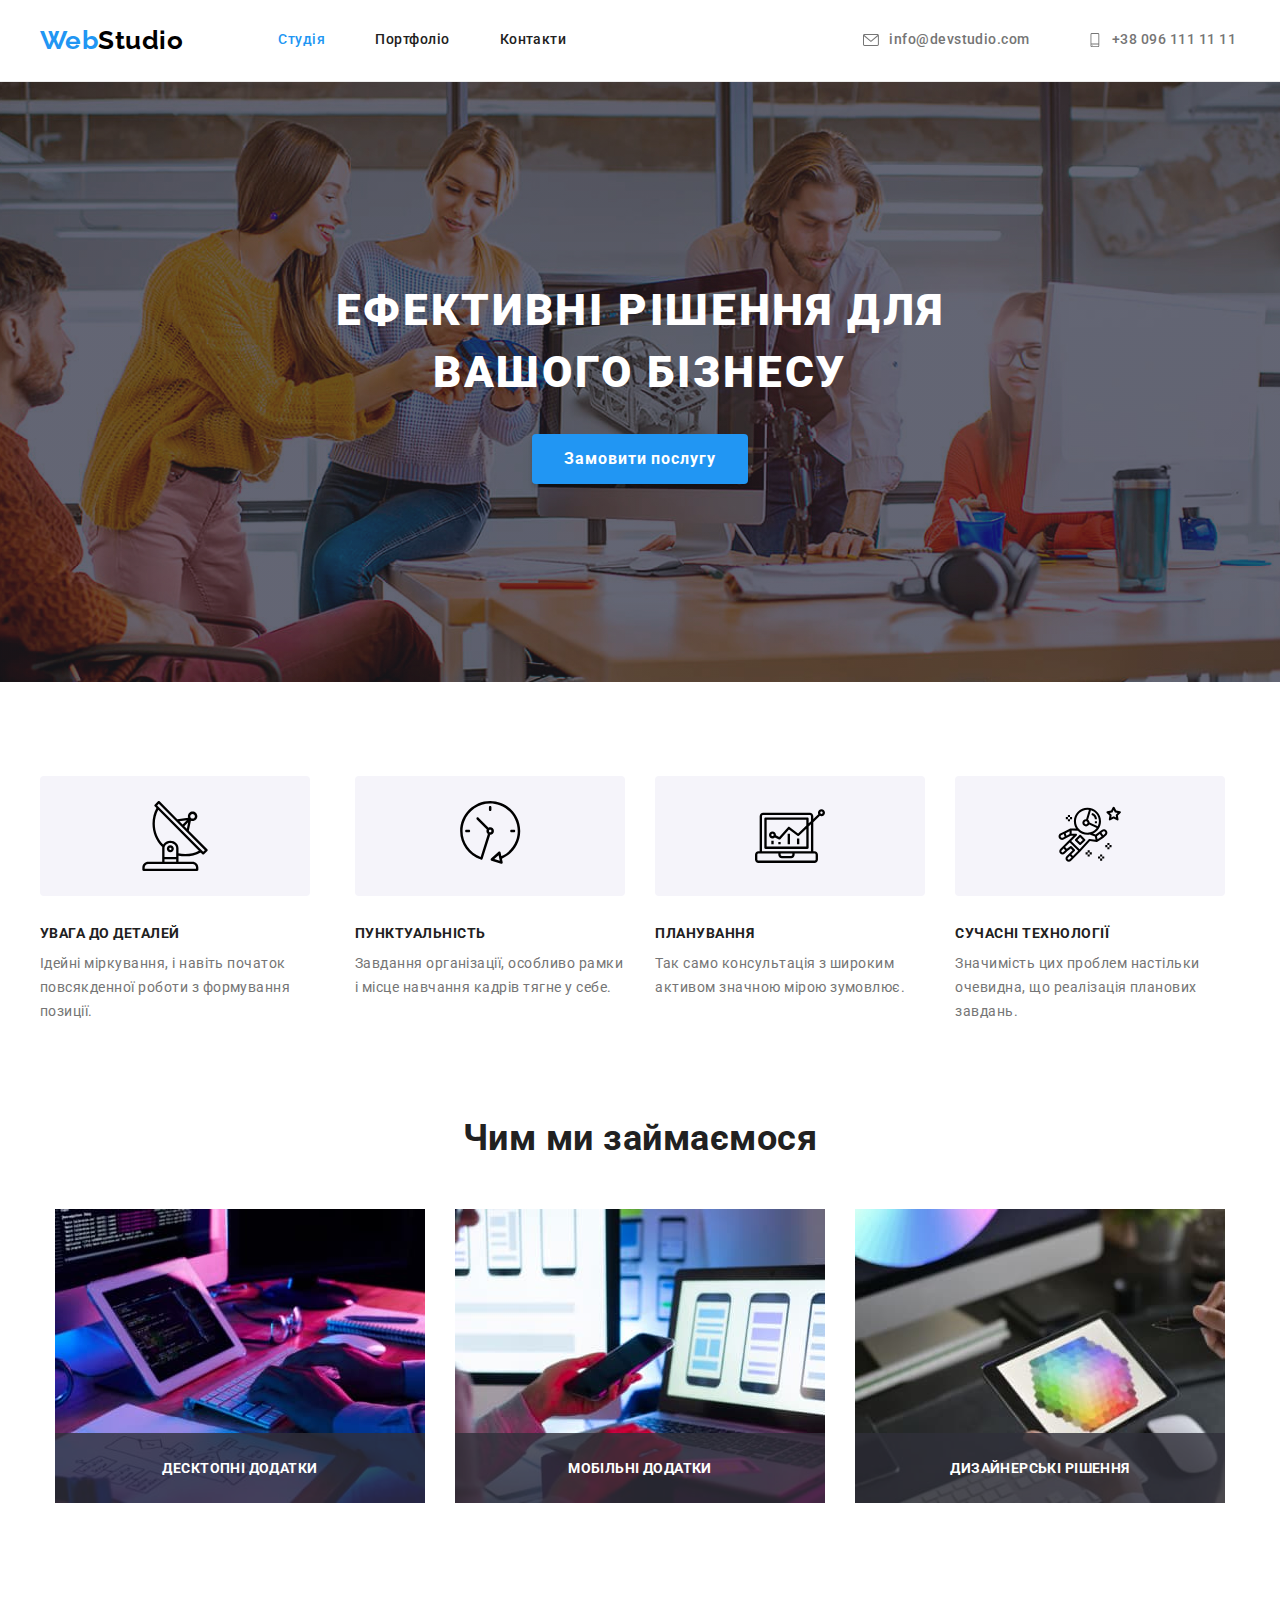
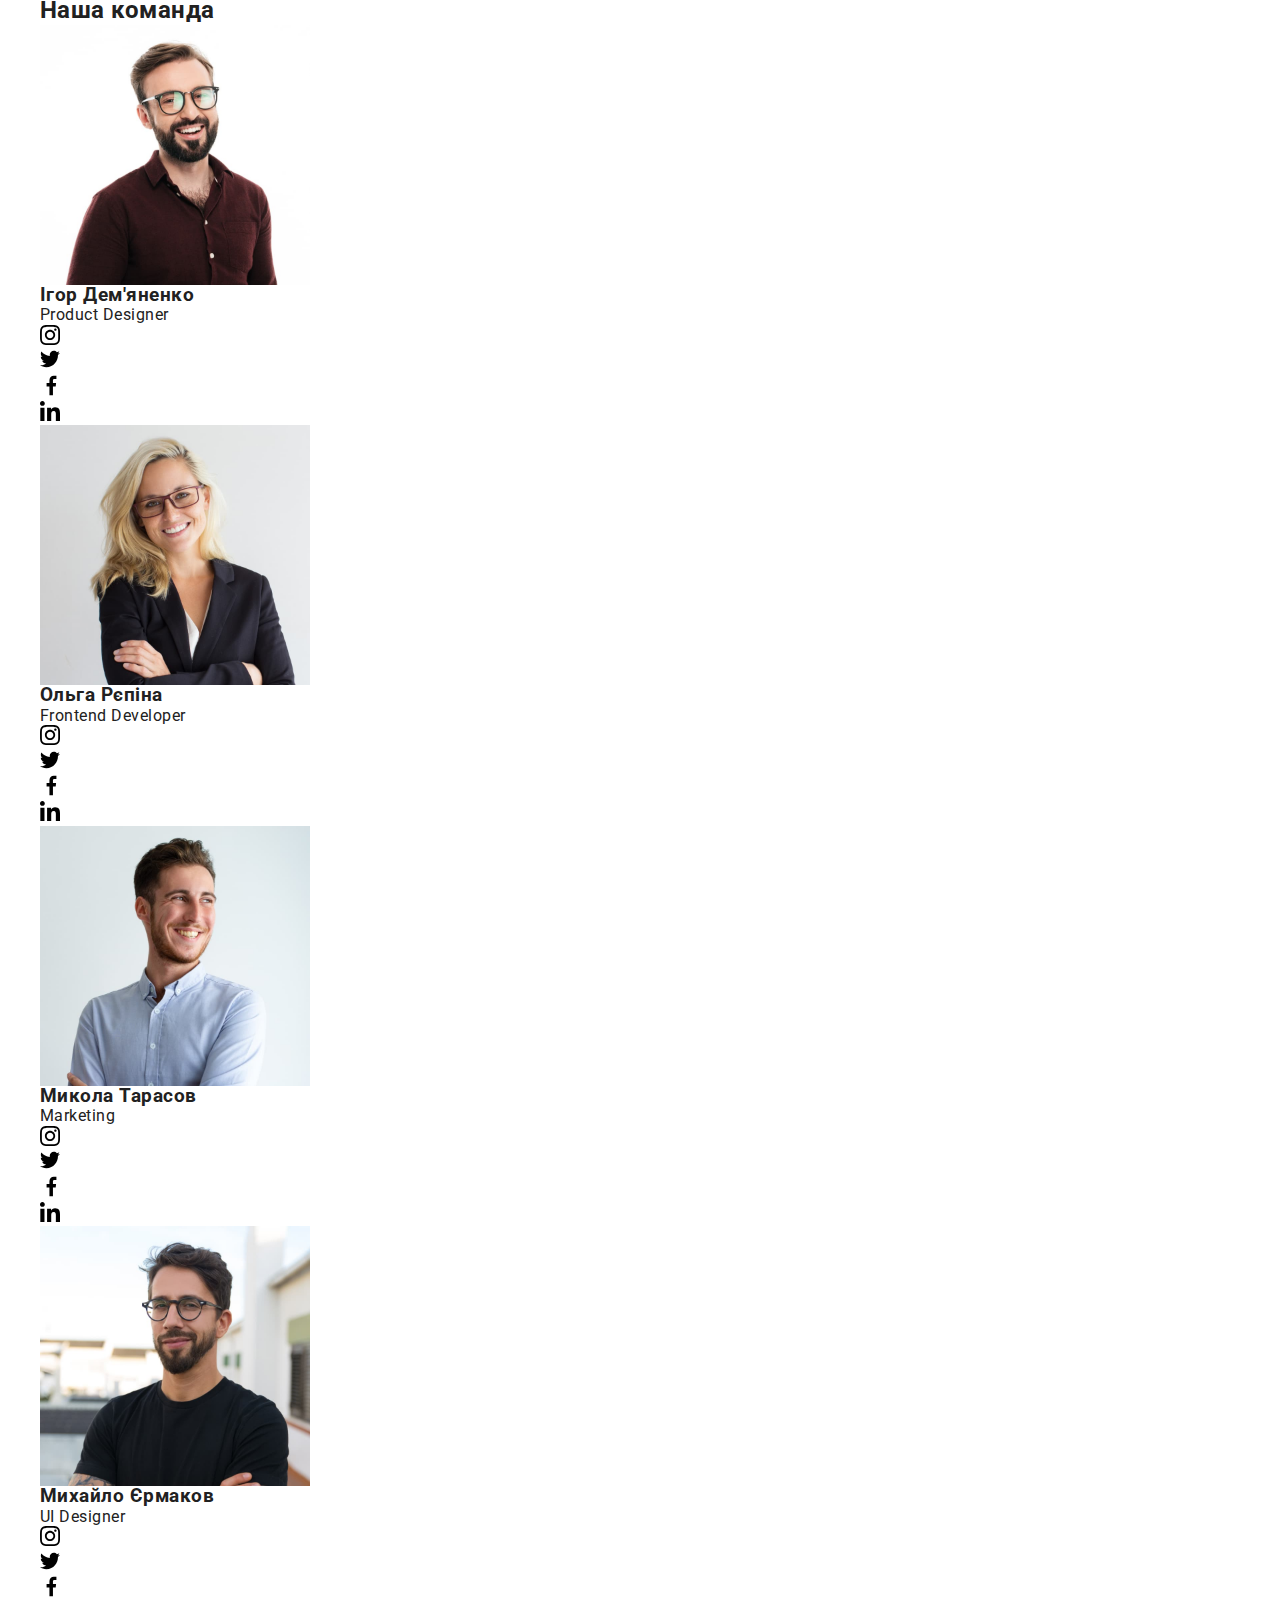
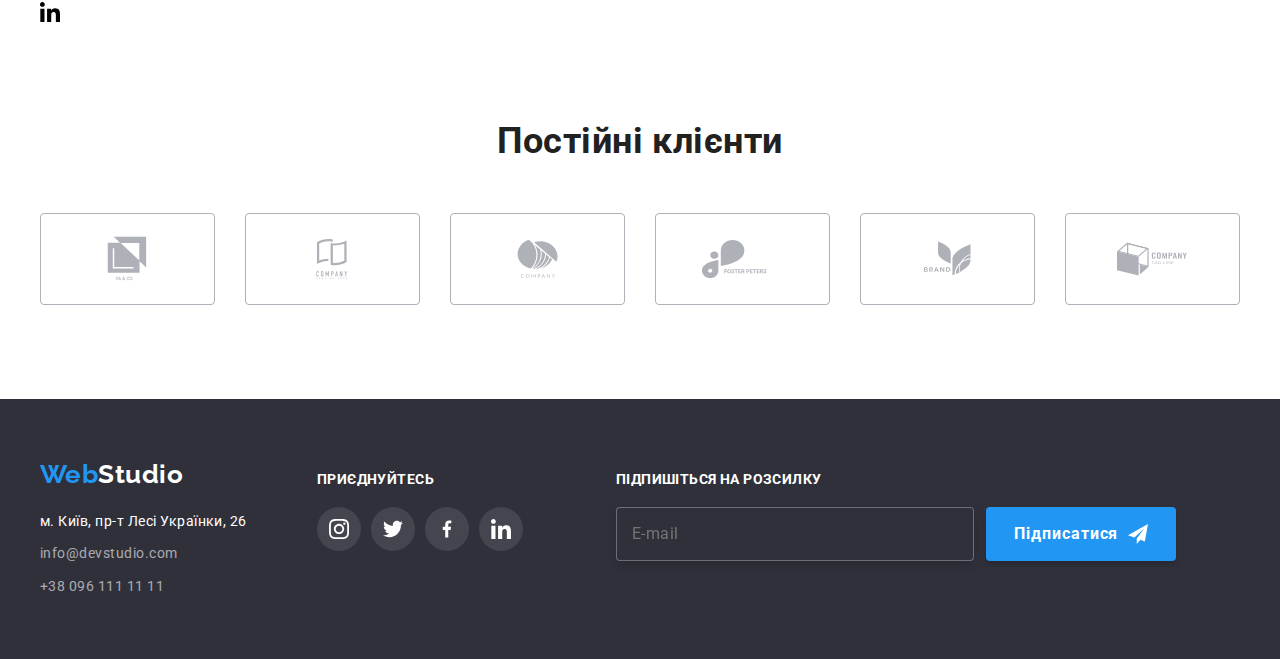
==== commit 5c78d3f6: "add footer" ====
--- a/index.html
+++ b/index.html
@@ -339,56 +339,55 @@
   </main>
   <!-- footer -->
   <footer class="footer">
-    <div class="conteiner conteiner-footer">
+    <div class="footer__container conteiner">
       <div>
         <div class="logo-wraper">
-          <a class="logo" href="index.html"><span class="text">Web</span>Studio</a>
+          <a class="footer_logo logo" href="index.html"><span class="text">Web</span>Studio</a>
         </div>
-
         <address>
-          <ul class="address-list list">
+          <ul class="footer__list list">
             <li>
-              <a class="Address-link" href="https://goo.gl/maps/K1UanMXqAidAnJSs7" target="_blank"
+              <a class="footer__address" href="https://goo.gl/maps/K1UanMXqAidAnJSs7" target="_blank"
                 rel="noopener noreferrer nofollow">
                 м. Київ, пр-т Лесі Українки, 26</a>
             </li>
-            <li class="foter-otstup">
-              <a href="mailto:info@devstudio.com" target="_blank" class="communication-footer">info@devstudio.com</a>
+            <li class="footer__communication">
+              <a href="mailto:info@devstudio.com" target="_blank" class="footer__communication-info">info@devstudio.com</a>
             </li>
-            <li class="foter-otstup">
-              <a href="tel:+380961111111" class="communication-footer">+38 096 111 11 11</a>
+            <li class="footer__communication">
+              <a href="tel:+380961111111" class="footer__communication-info">+38 096 111 11 11</a>
             </li>
           </ul>
         </address>
       </div>
-      <div class="footer-sylky-blok">
-        <h1 class="title-footer-sylky">Приєднуйтесь</h1>
-        <ul class="footer-sylky list">
-          <li class="footer-spysok">
-            <a href="" class="list-Our-team-f"><svg width="20" viewBox="0 0 100 100" class="icon-footer">
+      <div class="footer__link-container">
+        <h1 class="footer__title">Приєднуйтесь</h1>
+        <ul class="footer__link">
+          <li class="footer__list-network">
+            <a href="" class="footer__link-network"><svg width="20" viewBox="0 0 100 100" class="footer__icon">
                 <use href="images/sprites.svg#icon-instagram-2"></use>
               </svg></a>
           </li>
-          <li class="footer-spysok"><a href="" class="list-Our-team-f"><svg width="20" height="20" viewBox="0 0 100 100"
-                class="icon-footer">
+          <li class="footer__list-network"><a href="" class="footer__link-network"><svg width="20" height="20" viewBox="0 0 100 100"
+                class="footer__icon">
                 <use href="images/sprites.svg#icon-twitter-1"></use>
               </svg></a></li>
-          <li class="footer-spysok"><a href="" class="list-Our-team-f"><svg width="23" height="23" viewBox="0 0 100 100"
-                class="icon-footer">
+          <li class="footer__list-network"><a href="" class="footer__link-network"><svg width="23" height="23" viewBox="0 0 100 100"
+                class="footer__icon">
                 <use href="images/sprites.svg#icon-facebook-1"></use>
               </svg></a></li>
-          <li class="footer-spysok"><a href="" class="list-Our-team-f"><svg width="20" viewBox="0 0 100 100"
-                class="icon-footer">
+          <li class="footer__list-network"><a href="" class="footer__link-network"><svg width="20" viewBox="0 0 100 100"
+                class="footer__icon">
                 <use href="images/sprites.svg#icon-linkedin-1"></use>
               </svg></a></li>
         </ul>
       </div>
-      <div class="mail-distribution">
-        <h1 class="distribution-text">Підпишіться на розсилку</h1>
-        <form action="" class="form-distribution">
-          <input class="mail-imput" type="email" name="email" placeholder="E-mail">
-          <button class="btn-distribution">
-            Підписатися <svg width="20" viewBox="0 0 100 100" class="icon-footer distribution">
+      <div class="footer__mail">
+        <h1 class="footer__text">Підпишіться на розсилку</h1>
+        <form action="" class="footer__form">
+          <input class="footer__imput" type="email" name="email" placeholder="E-mail">
+          <button class="footer__btn">
+            Підписатися <svg width="20" viewBox="0 0 100 100" class="footer__icon-distribution">
               <use href="images/sprites.svg#icon-icon-send"></use>
             </svg>
           </button>
--- a/css/main.min.css
+++ b/css/main.min.css
@@ -1 +1 @@
-/*! normalize.css v8.0.1 | MIT License | github.com/necolas/normalize.css */html{line-height:1.15;-webkit-text-size-adjust:100%}body{margin:0}main{display:block}h1{font-size:2em;margin:.67em 0}hr{-webkit-box-sizing:content-box;box-sizing:content-box;height:0;overflow:visible}pre{font-family:monospace,monospace;font-size:1em}a{background-color:rgba(0,0,0,0)}abbr[title]{border-bottom:none;text-decoration:underline;-webkit-text-decoration:underline dotted;text-decoration:underline dotted}b,strong{font-weight:bolder}code,kbd,samp{font-family:monospace,monospace;font-size:1em}small{font-size:80%}sub,sup{font-size:75%;line-height:0;position:relative;vertical-align:baseline}sub{bottom:-0.25em}sup{top:-0.5em}img{border-style:none}button,input,optgroup,select,textarea{font-family:inherit;font-size:100%;line-height:1.15;margin:0}button,input{overflow:visible}button,select{text-transform:none}button,[type=button],[type=reset],[type=submit]{-webkit-appearance:button}button::-moz-focus-inner,[type=button]::-moz-focus-inner,[type=reset]::-moz-focus-inner,[type=submit]::-moz-focus-inner{border-style:none;padding:0}button:-moz-focusring,[type=button]:-moz-focusring,[type=reset]:-moz-focusring,[type=submit]:-moz-focusring{outline:1px dotted ButtonText}fieldset{padding:.35em .75em .625em}legend{-webkit-box-sizing:border-box;box-sizing:border-box;color:inherit;display:table;max-width:100%;padding:0;white-space:normal}progress{vertical-align:baseline}textarea{overflow:auto}[type=checkbox],[type=radio]{-webkit-box-sizing:border-box;box-sizing:border-box;padding:0}[type=number]::-webkit-inner-spin-button,[type=number]::-webkit-outer-spin-button{height:auto}[type=search]{-webkit-appearance:textfield;outline-offset:-2px}[type=search]::-webkit-search-decoration{-webkit-appearance:none}::-webkit-file-upload-button{-webkit-appearance:button;font:inherit}details{display:block}summary{display:list-item}template{display:none}[hidden]{display:none}:root{--primary-text-color: #212121;--focus-text-color: #2196F3;--other-text-color: #FFFFFF;--logo-text-color: #000000;--advantage-text-color: #757575}body{font-family:"Roboto",sans-serif;font-style:normal;letter-spacing:.03em;color:var(--primary-text-color);background-color:#fff}a,p,ul,li,h1,h2,h3,button,address{padding:0;margin:0;list-style-type:none;text-decoration:none}img{display:block;max-width:100%;height:auto}.conteiner{margin:0 auto;width:1230px;padding-left:15px;padding-right:15px}.header{border-bottom:1px solid #ececec;max-width:1600px;margin-left:auto;margin-right:auto}.header .conteiner{display:-webkit-box;display:-ms-flexbox;display:flex}.logo{font-family:"Raleway",sans-serif;font-weight:700;font-size:26px;line-height:1.2;color:var(--logo-text-color);padding-top:25px;padding-bottom:25px;margin-right:95px}.logo .text{color:var(--focus-text-color)}.navigation{display:-webkit-box;display:-ms-flexbox;display:flex}.navigation>.navigation__link:not(:last-child){margin-right:50px}.navigation__element{position:relative}.navigation .navigation__btn{display:inline-block;padding-top:32px;padding-bottom:32px;color:var(---primary-text-color);font-weight:500;font-size:14px;line-height:1.14;-webkit-transition:color 250ms cubic-bezier(0.4, 0, 0.2, 1);transition:color 250ms cubic-bezier(0.4, 0, 0.2, 1)}.navigation .navigation__btn.navigation__btn-activ.navigation__btncorrent{color:var(--focus-text-color)}.navigation__btn:hover,.navigation__btn:focus{color:var(--focus-text-color)}.navigation__btn::after{position:absolute;bottom:-1px;left:0;content:"";display:block;opacity:0;width:100%;height:4px;border:1px solid var(--focus-text-color);border-radius:4px;background-color:var(--focus-text-color);-webkit-transition:opacity 250ms cubic-bezier(0.4, 0, 0.2, 1);transition:opacity 250ms cubic-bezier(0.4, 0, 0.2, 1)}.navigation__btn:hover::after,.navigation__btn:focus::after{color:var(--focus-text-color);opacity:1}.communication{display:-webkit-box;display:-ms-flexbox;display:flex;color:var(--primary-text-color);font-weight:500;font-size:14px;line-height:1.14;margin-left:auto}.communication__mail,.communication__tel{display:-webkit-box;display:-ms-flexbox;display:flex;-webkit-box-align:center;-ms-flex-align:center;align-items:center;padding:4px 4px;color:var(--advantage-text-color);padding-top:32px;padding-bottom:32px;-webkit-transition:color 250ms cubic-bezier(0.4, 0, 0.2, 1);transition:color 250ms cubic-bezier(0.4, 0, 0.2, 1)}.communication__tel{margin-left:50px}.communication__icon-mail,.communication__icon-tel{margin-right:10px;fill:currentColor}.communication__mail:hover,.communication__mail:focus,.communication__tel:hover,.communication__tel:focus{color:var(--focus-text-color)}.hero{background-image:-webkit-gradient(linear, left top, right top, from(rgba(47, 48, 58, 0.4)), to(rgba(47, 48, 58, 0.4))),url(../images/hero-fon2.jpg);background-image:linear-gradient(to right, rgba(47, 48, 58, 0.4), rgba(47, 48, 58, 0.4)),url(../images/hero-fon2.jpg);background-color:rgba(47,48,58,.4);background-repeat:no-repeat;background-position:50% 50%;height:600px;display:-webkit-box;display:-ms-flexbox;display:flex;-webkit-box-pack:center;-ms-flex-pack:center;justify-content:center;-webkit-box-align:center;-ms-flex-align:center;align-items:center;margin-left:auto;margin-right:auto}.hero__wraper{display:-webkit-box;display:-ms-flexbox;display:flex;-webkit-box-orient:vertical;-webkit-box-direction:normal;-ms-flex-direction:column;flex-direction:column;-webkit-box-pack:center;-ms-flex-pack:center;justify-content:center;-webkit-box-align:center;-ms-flex-align:center;align-items:center;padding-top:200px;padding-bottom:200px}.hero__title{width:700px;margin:0;font-weight:900;font-size:44px;line-height:1.4;text-align:center;letter-spacing:.06em;text-transform:uppercase;color:var(--other-text-color)}.hero__button{margin-top:30px;-webkit-box-shadow:0px 4px 4px rgba(0,0,0,.15);box-shadow:0px 4px 4px rgba(0,0,0,.15);font-family:"Roboto",sans-serif;background-color:var(--focus-text-color);font-weight:700;font-size:16px;line-height:1.9;letter-spacing:.06em;color:var(--other-text-color);padding:10px 32px 10px 32px;border-width:0px;box-shadow:0px 4px 4px rgba(0,0,0,.15);border-radius:4px;cursor:pointer}.modal{position:fixed;top:0;right:0;width:100%;height:100%;background-color:rgba(0,0,0,.2);-webkit-transition:opacity 450ms cubic-bezier(0.4, 0, 0.2, 1);transition:opacity 450ms cubic-bezier(0.4, 0, 0.2, 1);z-index:1}.modal.is-hidden{opacity:0;pointer-events:none;visibility:hidden}.modal__content{opacity:1;position:relative;top:50%;left:50%;-webkit-transform:translate(-50%, -50%);transform:translate(-50%, -50%);width:528px;height:581px;border-radius:4px;background-color:var(--other-text-color);z-index:5;padding:40px 39px 40px 41px}.modal__button{position:absolute;top:5px;right:5px;background-color:var(--other-text-color);border-radius:50%;border:2px solid rgba(0,0,0,.1);width:30px;height:30px;display:-webkit-box;display:-ms-flexbox;display:flex;-webkit-box-align:center;-ms-flex-align:center;align-items:center;-webkit-box-pack:center;-ms-flex-pack:center;justify-content:center;cursor:pointer}.modal__icon-close{fill:currentColor;-webkit-transition:color 250ms cubic-bezier(0.4, 0, 0.2, 1);transition:color 250ms cubic-bezier(0.4, 0, 0.2, 1)}.modal__button:hover{color:var(--focus-text-color)}.modal__title{font-family:"Roboto";font-style:normal;font-weight:700;font-size:20px;line-height:23px;text-align:center;letter-spacing:.03em;margin-bottom:12px}.form{display:-webkit-box;display:-ms-flexbox;display:flex;-webkit-box-orient:vertical;-webkit-box-direction:normal;-ms-flex-direction:column;flex-direction:column}.form__text{color:var(--advantage-text-color);font-family:"Roboto";font-style:normal;font-weight:400;font-size:12px;line-height:14px;letter-spacing:.01em;margin-bottom:4px}.form__imput{position:relative;margin-bottom:10px;padding-top:10px;padding-bottom:10px;padding-left:40px;border:1px solid rgba(33,33,33,.2);border-radius:4px;cursor:pointer;-webkit-appearance:none;-moz-appearance:none;appearance:none;-webkit-transition:fill 250ms cubic-bezier(0.4, 0, 0.2, 1),border 250ms cubic-bezier(0.4, 0, 0.2, 1);transition:fill 250ms cubic-bezier(0.4, 0, 0.2, 1),border 250ms cubic-bezier(0.4, 0, 0.2, 1)}.form .form__imput.form__imput-feedback{resize:none;padding:10px 10px 10px 20px;height:124px;border:1px solid rgba(33,33,33,.2);border-radius:4px;cursor:pointer;-webkit-transition:border 250ms cubic-bezier(0.4, 0, 0.2, 1);transition:border 250ms cubic-bezier(0.4, 0, 0.2, 1);margin-bottom:-10px}.form__imput:focus{outline:0;outline-offset:0;border:1px solid var(--focus-text-color)}.form .form__imput-feedback:focus{outline:0;outline-offset:0;border:1px solid var(--focus-text-color)}.form__imput:focus+.form__icon{fill:var(--focus-text-color)}.form__icon{position:absolute;margin-left:12px;-webkit-transform:translateY(29px);transform:translateY(29px)}.form-margin{margin-top:20px}.form__chek{display:inline-block;margin-top:10px;padding-left:40px;font-family:"Roboto";font-style:normal;font-weight:400;font-size:14px;line-height:24px;letter-spacing:.03em;cursor:pointer}.form__checkbox{position:absolute;white-space:nowrap;width:1px;height:1px;overflow:hidden;border:0;padding:0;clip:rect(0 0 0 0);-webkit-clip-path:inset(50%);clip-path:inset(50%);margin:-1px}.form__text-span{color:var(--focus-text-color);margin-left:7px;border-bottom:1px solid var(--focus-text-color)}.form__icon-box{position:absolute;-webkit-transform:translateX(-28px);transform:translateX(-28px);margin-top:4px}.form__icon-checkbox{position:absolute;-webkit-transform:translateX(-28px);transform:translateX(-28px);margin-top:4px;opacity:0;z-index:1;-webkit-transition:opacity 250ms cubic-bezier(0.4, 0, 0.2, 1);transition:opacity 250ms cubic-bezier(0.4, 0, 0.2, 1)}.form__checkbox:checked+.form__icon-checkbox{opacity:1}.button{display:-webkit-box;display:-ms-flexbox;display:flex;-webkit-box-pack:center;-ms-flex-pack:center;justify-content:center;margin-top:30px}.button-submit{display:-webkit-box;display:-ms-flexbox;display:flex;-webkit-box-pack:center;-ms-flex-pack:center;justify-content:center;background-color:#2196f3;padding:10px 52px 10px 52px;-webkit-box-shadow:0px 4px 4px rgba(0,0,0,.15);box-shadow:0px 4px 4px rgba(0,0,0,.15);border-radius:4px;border-width:0px;font-family:"Roboto";font-style:normal;font-weight:700;font-size:16px;line-height:30px;display:flex;-webkit-box-align:center;-ms-flex-align:center;align-items:center;text-align:center;letter-spacing:.06em;color:var(--other-text-color);cursor:pointer}.advantage{padding-top:94px}.advantage__list{margin:0;padding:0;display:-webkit-box;display:-ms-flexbox;display:flex}.advantage__list-item:not(:last-child){margin-right:30px}.advantage__title{position:absolute;white-space:nowrap;width:1px;height:1px;overflow:hidden;border:0;padding:0;clip:rect(0 0 0 0);-webkit-clip-path:inset(50%);clip-path:inset(50%);margin:-1px}.advantage__icon{display:-webkit-box;display:-ms-flexbox;display:flex;-webkit-box-align:center;-ms-flex-align:center;align-items:center;-webkit-box-pack:center;-ms-flex-pack:center;justify-content:center;width:270px;height:120px;background:#f5f4fa;border-radius:4px;margin-bottom:30px}.advantage__title-two{margin-bottom:10px;font-family:"Roboto";font-style:normal;font-weight:700;font-size:14px;line-height:1.14;text-transform:uppercase}.advantage__text{font-size:14px;line-height:1.7;color:var(--advantage-text-color)}.working{padding:94px 0px 94px 0px}.working__title{margin:0 0 50px 0;font-weight:700;font-size:36px;line-height:1.16;text-align:center}.working__list{padding:0px;display:-webkit-box;display:-ms-flexbox;display:flex;-webkit-padding-start:0px;padding-inline-start:0px;-webkit-box-pack:center;-ms-flex-pack:center;justify-content:center}.working__list-item:not(:last-child){margin-right:30px}.working__list-item{position:relative;width:370px}.working__tetx{position:absolute;bottom:0;background-color:rgba(47,48,58,.8);width:100%;font-family:"Roboto";font-style:normal;font-weight:700;font-size:14px;line-height:16px;text-align:center;letter-spacing:.03em;text-transform:uppercase;color:var(--other-text-color);padding-top:27px;padding-bottom:27px}.clients{padding-top:94px;padding-bottom:94px}.clients__title{margin:0 0 50px 0;font-weight:700;font-size:36px;line-height:1.16;text-align:center}.clients__list{display:-webkit-box;display:-ms-flexbox;display:flex}.clients__card{width:calc((100% - 150px)/6)}.clients__card:not(:last-child){margin-right:30px}.clients__link{display:-webkit-box;display:-ms-flexbox;display:flex;-webkit-box-pack:center;-ms-flex-pack:center;justify-content:center;-webkit-box-align:center;-ms-flex-align:center;align-items:center;height:92px;border:1px solid #afb1b8;border-radius:4px;color:#afb1b8;-webkit-transition:color 250ms cubic-bezier(0.4, 0, 0.2, 1),border 250ms cubic-bezier(0.4, 0, 0.2, 1);transition:color 250ms cubic-bezier(0.4, 0, 0.2, 1),border 250ms cubic-bezier(0.4, 0, 0.2, 1)}.clients__icon{fill:currentColor}.clients__link:hover,.clients__link:focus{border-color:var(--focus-text-color);color:var(--focus-text-color)}/*# sourceMappingURL=main.min.css.map */+/*! normalize.css v8.0.1 | MIT License | github.com/necolas/normalize.css */html{line-height:1.15;-webkit-text-size-adjust:100%}body{margin:0}main{display:block}h1{font-size:2em;margin:.67em 0}hr{-webkit-box-sizing:content-box;box-sizing:content-box;height:0;overflow:visible}pre{font-family:monospace,monospace;font-size:1em}a{background-color:rgba(0,0,0,0)}abbr[title]{border-bottom:none;text-decoration:underline;-webkit-text-decoration:underline dotted;text-decoration:underline dotted}b,strong{font-weight:bolder}code,kbd,samp{font-family:monospace,monospace;font-size:1em}small{font-size:80%}sub,sup{font-size:75%;line-height:0;position:relative;vertical-align:baseline}sub{bottom:-0.25em}sup{top:-0.5em}img{border-style:none}button,input,optgroup,select,textarea{font-family:inherit;font-size:100%;line-height:1.15;margin:0}button,input{overflow:visible}button,select{text-transform:none}button,[type=button],[type=reset],[type=submit]{-webkit-appearance:button}button::-moz-focus-inner,[type=button]::-moz-focus-inner,[type=reset]::-moz-focus-inner,[type=submit]::-moz-focus-inner{border-style:none;padding:0}button:-moz-focusring,[type=button]:-moz-focusring,[type=reset]:-moz-focusring,[type=submit]:-moz-focusring{outline:1px dotted ButtonText}fieldset{padding:.35em .75em .625em}legend{-webkit-box-sizing:border-box;box-sizing:border-box;color:inherit;display:table;max-width:100%;padding:0;white-space:normal}progress{vertical-align:baseline}textarea{overflow:auto}[type=checkbox],[type=radio]{-webkit-box-sizing:border-box;box-sizing:border-box;padding:0}[type=number]::-webkit-inner-spin-button,[type=number]::-webkit-outer-spin-button{height:auto}[type=search]{-webkit-appearance:textfield;outline-offset:-2px}[type=search]::-webkit-search-decoration{-webkit-appearance:none}::-webkit-file-upload-button{-webkit-appearance:button;font:inherit}details{display:block}summary{display:list-item}template{display:none}[hidden]{display:none}:root{--primary-text-color: #212121;--focus-text-color: #2196F3;--other-text-color: #FFFFFF;--logo-text-color: #000000;--advantage-text-color: #757575}body{font-family:"Roboto",sans-serif;font-style:normal;letter-spacing:.03em;color:var(--primary-text-color);background-color:#fff}a,p,ul,li,h1,h2,h3,button,address{padding:0;margin:0;list-style-type:none;text-decoration:none}img{display:block;max-width:100%;height:auto}.conteiner{margin:0 auto;width:1230px;padding-left:15px;padding-right:15px}.header{border-bottom:1px solid #ececec;max-width:1600px;margin-left:auto;margin-right:auto}.header .conteiner{display:-webkit-box;display:-ms-flexbox;display:flex}.logo{font-family:"Raleway",sans-serif;font-weight:700;font-size:26px;line-height:1.2;color:var(--logo-text-color);padding-top:25px;padding-bottom:25px;margin-right:95px}.logo .text{color:var(--focus-text-color)}.navigation{display:-webkit-box;display:-ms-flexbox;display:flex}.navigation>.navigation__link:not(:last-child){margin-right:50px}.navigation__element{position:relative}.navigation .navigation__btn{display:inline-block;padding-top:32px;padding-bottom:32px;color:var(---primary-text-color);font-weight:500;font-size:14px;line-height:1.14;-webkit-transition:color 250ms cubic-bezier(0.4, 0, 0.2, 1);transition:color 250ms cubic-bezier(0.4, 0, 0.2, 1)}.navigation .navigation__btn.navigation__btn-activ.navigation__btncorrent{color:var(--focus-text-color)}.navigation__btn:hover,.navigation__btn:focus{color:var(--focus-text-color)}.navigation__btn::after{position:absolute;bottom:-1px;left:0;content:"";display:block;opacity:0;width:100%;height:4px;border:1px solid var(--focus-text-color);border-radius:4px;background-color:var(--focus-text-color);-webkit-transition:opacity 250ms cubic-bezier(0.4, 0, 0.2, 1);transition:opacity 250ms cubic-bezier(0.4, 0, 0.2, 1)}.navigation__btn:hover::after,.navigation__btn:focus::after{color:var(--focus-text-color);opacity:1}.communication{display:-webkit-box;display:-ms-flexbox;display:flex;color:var(--primary-text-color);font-weight:500;font-size:14px;line-height:1.14;margin-left:auto}.communication__mail,.communication__tel{display:-webkit-box;display:-ms-flexbox;display:flex;-webkit-box-align:center;-ms-flex-align:center;align-items:center;padding:4px 4px;color:var(--advantage-text-color);padding-top:32px;padding-bottom:32px;-webkit-transition:color 250ms cubic-bezier(0.4, 0, 0.2, 1);transition:color 250ms cubic-bezier(0.4, 0, 0.2, 1)}.communication__tel{margin-left:50px}.communication__icon-mail,.communication__icon-tel{margin-right:10px;fill:currentColor}.communication__mail:hover,.communication__mail:focus,.communication__tel:hover,.communication__tel:focus{color:var(--focus-text-color)}.hero{background-image:-webkit-gradient(linear, left top, right top, from(rgba(47, 48, 58, 0.4)), to(rgba(47, 48, 58, 0.4))),url(../images/hero-fon2.jpg);background-image:linear-gradient(to right, rgba(47, 48, 58, 0.4), rgba(47, 48, 58, 0.4)),url(../images/hero-fon2.jpg);background-color:rgba(47,48,58,.4);background-repeat:no-repeat;background-position:50% 50%;height:600px;display:-webkit-box;display:-ms-flexbox;display:flex;-webkit-box-pack:center;-ms-flex-pack:center;justify-content:center;-webkit-box-align:center;-ms-flex-align:center;align-items:center;margin-left:auto;margin-right:auto}.hero__wraper{display:-webkit-box;display:-ms-flexbox;display:flex;-webkit-box-orient:vertical;-webkit-box-direction:normal;-ms-flex-direction:column;flex-direction:column;-webkit-box-pack:center;-ms-flex-pack:center;justify-content:center;-webkit-box-align:center;-ms-flex-align:center;align-items:center;padding-top:200px;padding-bottom:200px}.hero__title{width:700px;margin:0;font-weight:900;font-size:44px;line-height:1.4;text-align:center;letter-spacing:.06em;text-transform:uppercase;color:var(--other-text-color)}.hero__button{margin-top:30px;-webkit-box-shadow:0px 4px 4px rgba(0,0,0,.15);box-shadow:0px 4px 4px rgba(0,0,0,.15);font-family:"Roboto",sans-serif;background-color:var(--focus-text-color);font-weight:700;font-size:16px;line-height:1.9;letter-spacing:.06em;color:var(--other-text-color);padding:10px 32px 10px 32px;border-width:0px;box-shadow:0px 4px 4px rgba(0,0,0,.15);border-radius:4px;cursor:pointer}.modal{position:fixed;top:0;right:0;width:100%;height:100%;background-color:rgba(0,0,0,.2);-webkit-transition:opacity 450ms cubic-bezier(0.4, 0, 0.2, 1);transition:opacity 450ms cubic-bezier(0.4, 0, 0.2, 1);z-index:1}.modal.is-hidden{opacity:0;pointer-events:none;visibility:hidden}.modal__content{opacity:1;position:relative;top:50%;left:50%;-webkit-transform:translate(-50%, -50%);transform:translate(-50%, -50%);width:528px;height:581px;border-radius:4px;background-color:var(--other-text-color);z-index:5;padding:40px 39px 40px 41px}.modal__button{position:absolute;top:5px;right:5px;background-color:var(--other-text-color);border-radius:50%;border:2px solid rgba(0,0,0,.1);width:30px;height:30px;display:-webkit-box;display:-ms-flexbox;display:flex;-webkit-box-align:center;-ms-flex-align:center;align-items:center;-webkit-box-pack:center;-ms-flex-pack:center;justify-content:center;cursor:pointer}.modal__icon-close{fill:currentColor;-webkit-transition:color 250ms cubic-bezier(0.4, 0, 0.2, 1);transition:color 250ms cubic-bezier(0.4, 0, 0.2, 1)}.modal__button:hover{color:var(--focus-text-color)}.modal__title{font-family:"Roboto";font-style:normal;font-weight:700;font-size:20px;line-height:23px;text-align:center;letter-spacing:.03em;margin-bottom:12px}.form{display:-webkit-box;display:-ms-flexbox;display:flex;-webkit-box-orient:vertical;-webkit-box-direction:normal;-ms-flex-direction:column;flex-direction:column}.form__text{color:var(--advantage-text-color);font-family:"Roboto";font-style:normal;font-weight:400;font-size:12px;line-height:14px;letter-spacing:.01em;margin-bottom:4px}.form__imput{position:relative;margin-bottom:10px;padding-top:10px;padding-bottom:10px;padding-left:40px;border:1px solid rgba(33,33,33,.2);border-radius:4px;cursor:pointer;-webkit-appearance:none;-moz-appearance:none;appearance:none;-webkit-transition:fill 250ms cubic-bezier(0.4, 0, 0.2, 1),border 250ms cubic-bezier(0.4, 0, 0.2, 1);transition:fill 250ms cubic-bezier(0.4, 0, 0.2, 1),border 250ms cubic-bezier(0.4, 0, 0.2, 1)}.form .form__imput.form__imput-feedback{resize:none;padding:10px 10px 10px 20px;height:124px;border:1px solid rgba(33,33,33,.2);border-radius:4px;cursor:pointer;-webkit-transition:border 250ms cubic-bezier(0.4, 0, 0.2, 1);transition:border 250ms cubic-bezier(0.4, 0, 0.2, 1);margin-bottom:-10px}.form__imput:focus{outline:0;outline-offset:0;border:1px solid var(--focus-text-color)}.form .form__imput-feedback:focus{outline:0;outline-offset:0;border:1px solid var(--focus-text-color)}.form__imput:focus+.form__icon{fill:var(--focus-text-color)}.form__icon{position:absolute;margin-left:12px;-webkit-transform:translateY(29px);transform:translateY(29px)}.form-margin{margin-top:20px}.form__chek{display:inline-block;margin-top:10px;padding-left:40px;font-family:"Roboto";font-style:normal;font-weight:400;font-size:14px;line-height:24px;letter-spacing:.03em;cursor:pointer}.form__checkbox{position:absolute;white-space:nowrap;width:1px;height:1px;overflow:hidden;border:0;padding:0;clip:rect(0 0 0 0);-webkit-clip-path:inset(50%);clip-path:inset(50%);margin:-1px}.form__text-span{color:var(--focus-text-color);margin-left:7px;border-bottom:1px solid var(--focus-text-color)}.form__icon-box{position:absolute;-webkit-transform:translateX(-28px);transform:translateX(-28px);margin-top:4px}.form__icon-checkbox{position:absolute;-webkit-transform:translateX(-28px);transform:translateX(-28px);margin-top:4px;opacity:0;z-index:1;-webkit-transition:opacity 250ms cubic-bezier(0.4, 0, 0.2, 1);transition:opacity 250ms cubic-bezier(0.4, 0, 0.2, 1)}.form__checkbox:checked+.form__icon-checkbox{opacity:1}.button{display:-webkit-box;display:-ms-flexbox;display:flex;-webkit-box-pack:center;-ms-flex-pack:center;justify-content:center;margin-top:30px}.button-submit{display:-webkit-box;display:-ms-flexbox;display:flex;-webkit-box-pack:center;-ms-flex-pack:center;justify-content:center;background-color:#2196f3;padding:10px 52px 10px 52px;-webkit-box-shadow:0px 4px 4px rgba(0,0,0,.15);box-shadow:0px 4px 4px rgba(0,0,0,.15);border-radius:4px;border-width:0px;font-family:"Roboto";font-style:normal;font-weight:700;font-size:16px;line-height:30px;display:flex;-webkit-box-align:center;-ms-flex-align:center;align-items:center;text-align:center;letter-spacing:.06em;color:var(--other-text-color);cursor:pointer}.advantage{padding-top:94px}.advantage__list{margin:0;padding:0;display:-webkit-box;display:-ms-flexbox;display:flex}.advantage__list-item:not(:last-child){margin-right:30px}.advantage__title{position:absolute;white-space:nowrap;width:1px;height:1px;overflow:hidden;border:0;padding:0;clip:rect(0 0 0 0);-webkit-clip-path:inset(50%);clip-path:inset(50%);margin:-1px}.advantage__icon{display:-webkit-box;display:-ms-flexbox;display:flex;-webkit-box-align:center;-ms-flex-align:center;align-items:center;-webkit-box-pack:center;-ms-flex-pack:center;justify-content:center;width:270px;height:120px;background:#f5f4fa;border-radius:4px;margin-bottom:30px}.advantage__title-two{margin-bottom:10px;font-family:"Roboto";font-style:normal;font-weight:700;font-size:14px;line-height:1.14;text-transform:uppercase}.advantage__text{font-size:14px;line-height:1.7;color:var(--advantage-text-color)}.working{padding:94px 0px 94px 0px}.working__title{margin:0 0 50px 0;font-weight:700;font-size:36px;line-height:1.16;text-align:center}.working__list{padding:0px;display:-webkit-box;display:-ms-flexbox;display:flex;-webkit-padding-start:0px;padding-inline-start:0px;-webkit-box-pack:center;-ms-flex-pack:center;justify-content:center}.working__list-item:not(:last-child){margin-right:30px}.working__list-item{position:relative;width:370px}.working__tetx{position:absolute;bottom:0;background-color:rgba(47,48,58,.8);width:100%;font-family:"Roboto";font-style:normal;font-weight:700;font-size:14px;line-height:16px;text-align:center;letter-spacing:.03em;text-transform:uppercase;color:var(--other-text-color);padding-top:27px;padding-bottom:27px}.clients{padding-top:94px;padding-bottom:94px}.clients__title{margin:0 0 50px 0;font-weight:700;font-size:36px;line-height:1.16;text-align:center}.clients__list{display:-webkit-box;display:-ms-flexbox;display:flex}.clients__card{width:calc((100% - 150px)/6)}.clients__card:not(:last-child){margin-right:30px}.clients__link{display:-webkit-box;display:-ms-flexbox;display:flex;-webkit-box-pack:center;-ms-flex-pack:center;justify-content:center;-webkit-box-align:center;-ms-flex-align:center;align-items:center;height:92px;border:1px solid #afb1b8;border-radius:4px;color:#afb1b8;-webkit-transition:color 250ms cubic-bezier(0.4, 0, 0.2, 1),border 250ms cubic-bezier(0.4, 0, 0.2, 1);transition:color 250ms cubic-bezier(0.4, 0, 0.2, 1),border 250ms cubic-bezier(0.4, 0, 0.2, 1)}.clients__icon{fill:currentColor}.clients__link:hover,.clients__link:focus{border-color:var(--focus-text-color);color:var(--focus-text-color)}.footer{background-color:#2f303a}.footer_logo{color:var(--other-text-color);margin-right:-95px}.footer__container{display:-webkit-box;display:-ms-flexbox;display:flex;padding-top:60px;padding-bottom:60px}.footer__list{margin-top:20px}.footer__address{margin-top:20px;font-style:normal;font-size:14px;line-height:1.7;color:var(--other-text-color)}.footer__communication{margin-top:9px}.footer__communication-info{font-style:normal;font-size:14px;line-height:1.7;color:rgba(255,255,255,.6)}.footer__link-container{margin-left:70px}.footer__title{margin-top:12px;margin-bottom:20px;color:var(--other-text-color);font-family:"Roboto";font-style:normal;font-weight:700;font-size:14px;line-height:16px;letter-spacing:.03em;text-transform:uppercase}.footer__link{display:-webkit-box;display:-ms-flexbox;display:flex}.footer__list-network:not(:last-child){margin-right:10px}.footer__link-network{display:-webkit-box;display:-ms-flexbox;display:flex;-webkit-box-pack:center;-ms-flex-pack:center;justify-content:center;-webkit-box-align:center;-ms-flex-align:center;align-items:center;width:44px;height:44px;border-radius:50%;background-color:rgba(255,255,255,.1);-webkit-transition:background-color 250ms cubic-bezier(0.4, 0, 0.2, 1);transition:background-color 250ms cubic-bezier(0.4, 0, 0.2, 1)}.footer__icon{fill:var(--other-text-color);width:20px;height:20px}.footer__link-network:hover,.footer__link-network:focus{background-color:var(--focus-text-color)}.footer__mail{margin-left:93px}.footer__text{color:var(--other-text-color);margin-top:12px;margin-bottom:20px;font-family:"Roboto";font-style:normal;font-weight:700;font-size:14px;line-height:16px;letter-spacing:.03em;text-transform:uppercase}.footer__form{display:-webkit-box;display:-ms-flexbox;display:flex}.footer__imput{padding-left:15px;padding-top:16px;padding-bottom:16px;width:358px;color:rgba(255,255,255,.6);background-color:#2f303a;font-weight:400;font-size:16px;line-height:20px;letter-spacing:.03em;border:1px solid rgba(255,255,255,.3);-webkit-filter:drop-shadow(0px 4px 4px rgba(0, 0, 0, 0.15));filter:drop-shadow(0px 4px 4px rgba(0, 0, 0, 0.15));border-radius:4px}.footer__imput:focus{outline:1px solid var(--focus-text-color);outline-offset:0}.footer__btn{display:-webkit-box;display:-ms-flexbox;display:flex;-webkit-box-align:center;-ms-flex-align:center;align-items:center;margin-left:12px;font-family:"Roboto";font-style:normal;font-weight:700;font-size:16px;line-height:30px;letter-spacing:.06em;color:#fff;background-color:var(--focus-text-color);padding:10px 28px 10px 28px;-webkit-box-shadow:0px 4px 4px rgba(0,0,0,.15);box-shadow:0px 4px 4px rgba(0,0,0,.15);border-radius:4px;border:0px;cursor:pointer}.footer__icon-distribution{margin-left:10px;fill:var(--other-text-color);width:20px px;height:20px}/*# sourceMappingURL=main.min.css.map */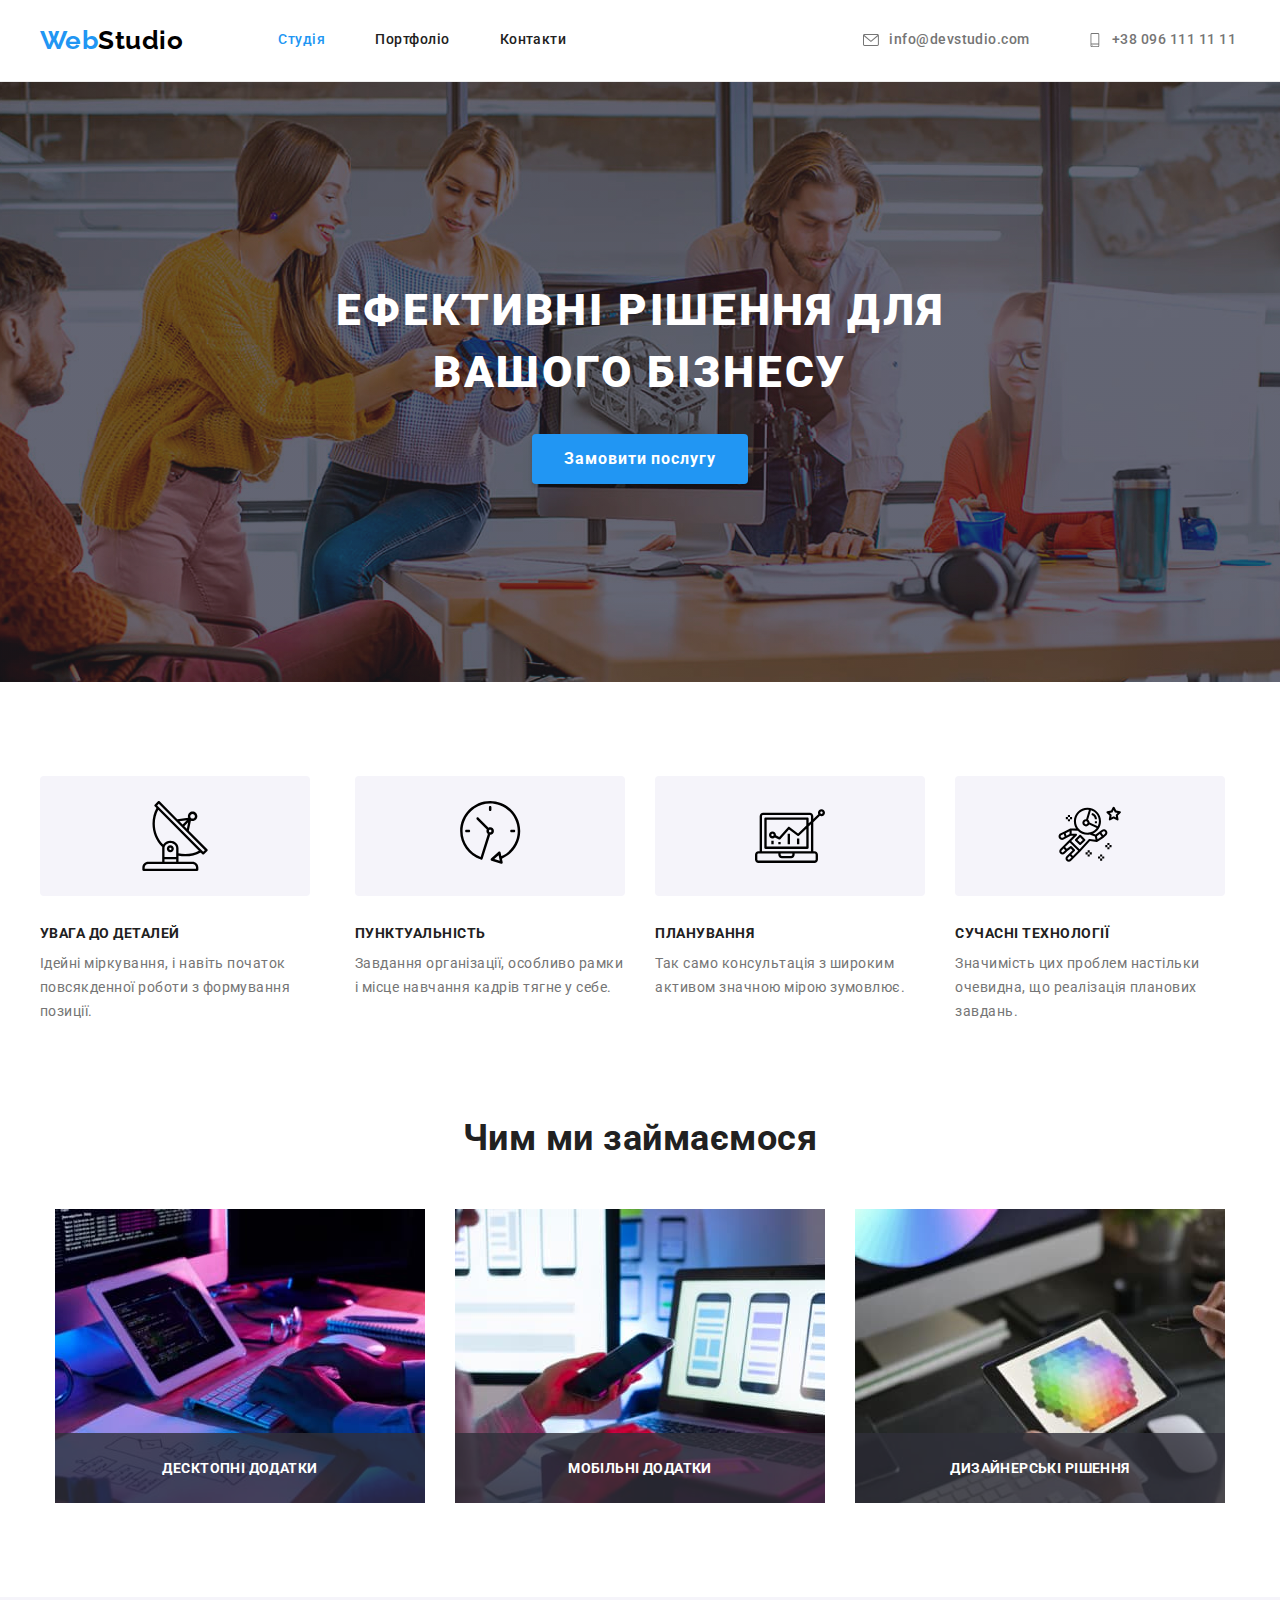
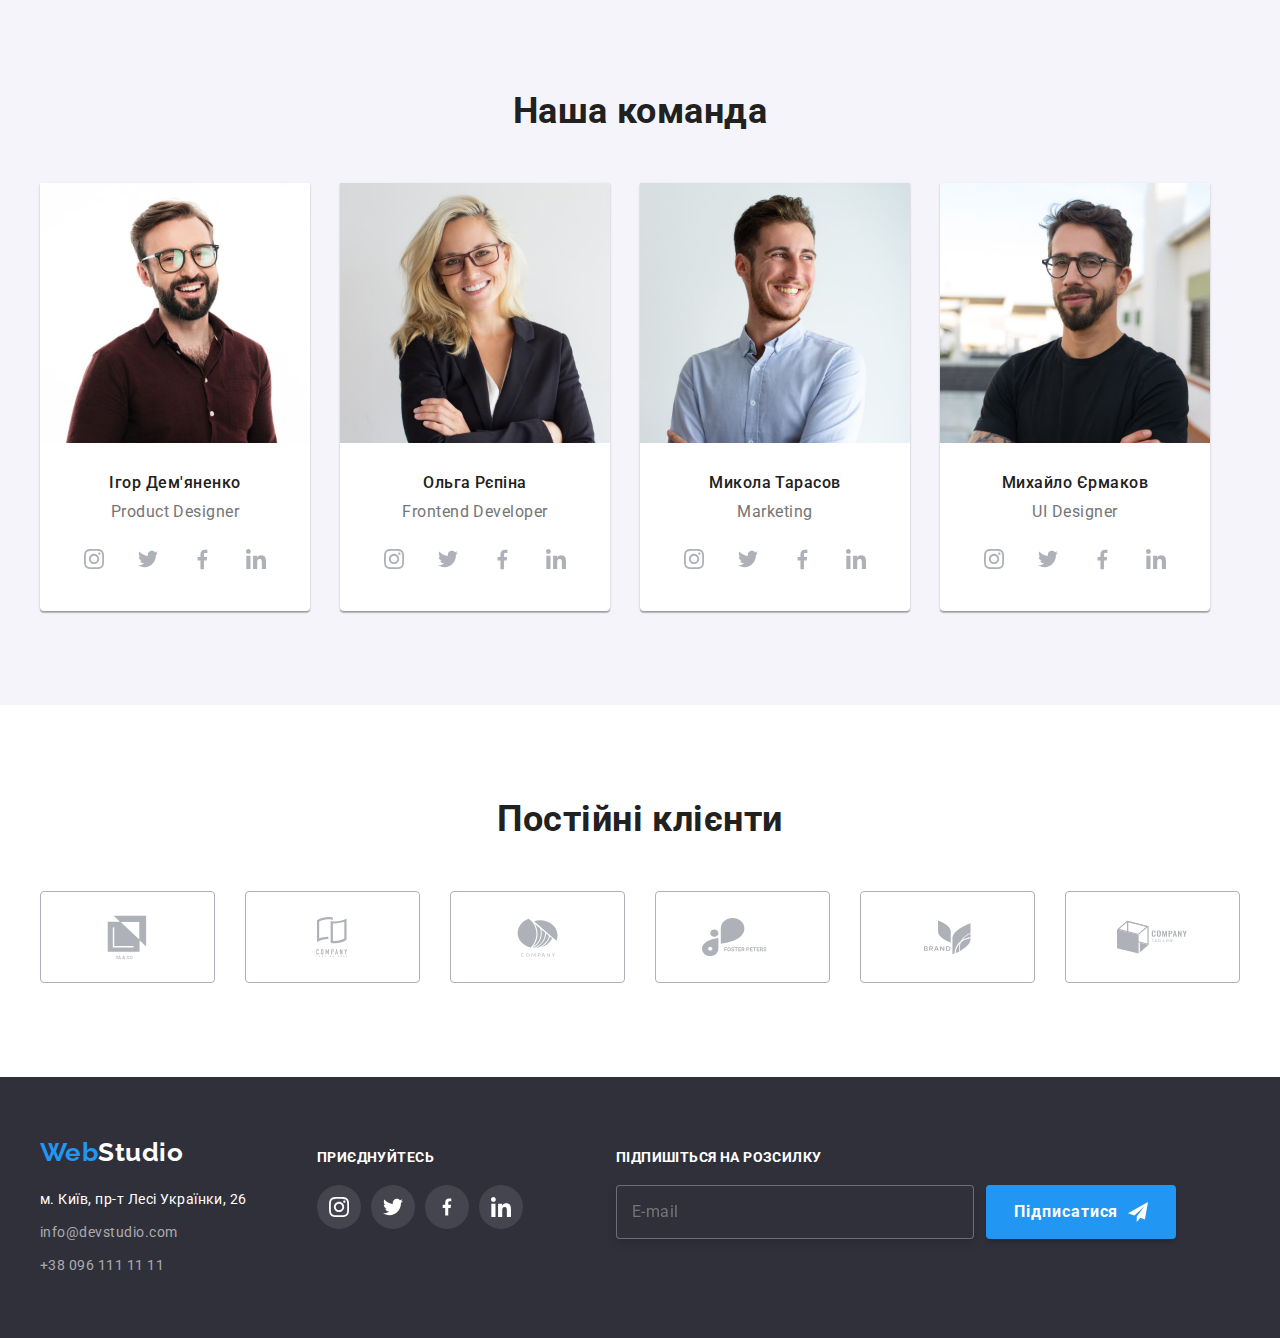
==== commit 3bf2b6ea: "add ssas team" ====
--- a/index.html
+++ b/index.html
@@ -52,51 +52,53 @@
           <!-- modalka -->
           <div class="modal is-hidden " data-modal>
             <div class="modal__content">
-                <h1 class="modal__title">Залиште свої дані, ми вам передзвонимо</h1>
-                <form action="" class="">
-                  <div class="form">
-                    <label for="username" class="form__text">
-                      Ім'я</label>
-                    <input class="form__imput form__imput-name" type="text" name="username" id="username">
-                    <svg width="18" Height="18" class="form__icon">
-                      <use href="images/sprites.svg#icon-person-black-18dp-1"></use>
+              <h1 class="modal__title">Залиште свої дані, ми вам передзвонимо</h1>
+              <form action="" class="">
+                <div class="form">
+                  <label for="username" class="form__text">
+                    Ім'я</label>
+                  <input class="form__imput form__imput-name" type="text" name="username" id="username">
+                  <svg width="18" Height="18" class="form__icon">
+                    <use href="images/sprites.svg#icon-person-black-18dp-1"></use>
+                  </svg>
+                </div>
+                <div class="form">
+                  <label for="" class="form__text">
+                    Телефон</label>
+                  <input class="form__imput form__imput-phone" type="text" name="phone_number">
+                  <svg width="18" Height="18" class="form__icon">
+                    <use href="images/sprites.svg#icon-phone-black-18dp-1"></use>
+                  </svg>
+                </div>
+                <div class="form">
+                  <label for="" class="form__text">
+                    Пошта</label>
+                  <input class="form__imput form__imput-email" type="email" name="email">
+                  <svg width="18" Height="18" class="form__icon">
+                    <use href="images/sprites.svg#icon-email-black-18dp-1"></use>
+                  </svg>
+                </div>
+                <div class="form">
+                  <label for="" class="form__text">
+                    Коментар</label>
+                  <textarea class="form__imput form__imput-feedback" name="feedback" rows="5"
+                    placeholder="Введіть текст"></textarea>
+                </div>
+                <div class="form-margin">
+                  <label for="chek" class="form__chek">
+                    <input class="form__checkbox" type="checkbox" name="agree" checked id="chek" />
+                    <svg width="16" Height="15" class="form__icon-checkbox">
+                      <use href="images/sprites.svg#icon-icon-check-1"></use>
                     </svg>
-                  </div>
-                  <div class="form">
-                    <label for="" class="form__text">
-                      Телефон</label>
-                    <input class="form__imput form__imput-phone" type="text" name="phone_number">
-                    <svg width="18" Height="18" class="form__icon">
-                      <use href="images/sprites.svg#icon-phone-black-18dp-1"></use>
+                    <svg width="16" Height="15" class="form__icon-box">
+                      <use href="images/sprites.svg#icon-kvadrat"></use>
                     </svg>
-                  </div>
-                  <div class="form">
-                    <label for="" class="form__text">
-                      Пошта</label>
-                    <input class="form__imput form__imput-email" type="email" name="email">
-                    <svg width="18" Height="18" class="form__icon">
-                      <use href="images/sprites.svg#icon-email-black-18dp-1"></use>
-                    </svg>
-                  </div>
-                  <div class="form">
-                    <label for="" class="form__text">
-                      Коментар</label>
-                    <textarea class="form__imput form__imput-feedback" name="feedback" rows="5" placeholder="Введіть текст"></textarea>
-                  </div>
-                  <div class="form-margin">
-                    <label for="chek" class="form__chek">
-                      <input class="form__checkbox" type="checkbox" name="agree" checked id="chek" />
-                      <svg width="16" Height="15" class="form__icon-checkbox">
-                        <use href="images/sprites.svg#icon-icon-check-1"></use>
-                      </svg>
-                      <svg width="16" Height="15" class="form__icon-box">
-                        <use href="images/sprites.svg#icon-kvadrat"></use>
-                      </svg>
-                      Погоджуюся з розсилкою та приймаю <a href=""><span class="form__text-span"> Умови договору</span></a>
-                    </label>
-                  </div>
-                </form>
-                <div class="button"><button type="submit" class="button-submit">Відправити</button></div>
+                    Погоджуюся з розсилкою та приймаю <a href=""><span class="form__text-span"> Умови
+                        договору</span></a>
+                  </label>
+                </div>
+              </form>
+              <div class="button"><button type="submit" class="button-submit">Відправити</button></div>
               <button type="button" class="modal__button" data-modal-close>
                 <svg width="18" height="18" class="modal__icon-close">
                   <use href="images/sprites.svg#icon-close1-1"></use>
@@ -175,128 +177,138 @@
     </section>
 
 
-    <!-- Our team -->
-
-    <section class="conteiner-team">
-      <div class="conteiner conteiner-team-list">
-        <h2 class="title-section">Наша команда</h2>
-        <ul class="team-list list">
-          <li class="team-list-icon">
-            <img class="foto" src="images/ihor.jpg" alt="працівник Ігор" width="270" />
-            <div class="team-our-name">
-              <h3 class="team-title-name">Ігор Дем'яненко</h3>
-              <p class="team-post">Product Designer</p>
-
-              <ul class="list Our-team-sylky">
-                <li class="Our-team-spysok">
-                  <a href="" class="list-Our-team"><svg width="20" viewBox="0 0 100 100" class="icon-Our-team">
+    <!-- Our team team__container-->
+
+    <section class="beckground">
+      
+      <div class="team">
+        <h2 class="team__title">Наша команда</h2>
+
+
+        <ul class="team__list">
+          <li class="team__card">
+            <img class="team__foto" src="images/ihor.jpg" alt="працівник Ігор" width="270" />
+            <div class="team__wraper">
+              <h3 class="team__name">Ігор Дем'яненко</h3>
+              <p class="team__post">Product Designer</p>
+              <ul class="team__netwokr">
+                <li class="team__netwokr-list">
+                  <a href="" class="team__netwokr-link"><svg width="20" viewBox="0 0 100 100"
+                      class="team__netwokr-icon">
                       <use href="images/sprites.svg#icon-instagram-2"></use>
                     </svg></a>
                 </li>
-                <li class="Our-team-spysok"><a href="" class="list-Our-team"><svg width="20" viewBox="0 0 100 100"
-                      class="icon-Our-team">
+                <li class="team__netwokr-list"><a href="" class="team__netwokr-link"><svg width="20"
+                      viewBox="0 0 100 100" class="team__netwokr-icon">
                       <use href="images/sprites.svg#icon-twitter-1"></use>
-                    </svg></a></li>
-                <li class="Our-team-spysok"><a href="" class="list-Our-team fb"><svg width="23" height="23"
-                      viewBox="0 0 100 100" class="icon-Our-team">
+                    </svg></a>
+                  </li>
+                <li class="team__netwokr-list"><a href="" class="team__netwokr-link fb"><svg width="23" height="23"
+                      viewBox="0 0 100 100" class="team__netwokr-icon">
                       <use href="images/sprites.svg#icon-facebook-1"></use>
-                    </svg></a></li>
-                <li class="Our-team-spysok"><a href="" class="list-Our-team"><svg width="20" viewBox="0 0 100 100"
-                      class="icon-Our-team">
+                    </svg></a>
+                  </li>
+                <li class="team__netwokr-list"><a href="" class="team__netwokr-link"><svg width="20"
+                      viewBox="0 0 100 100" class="team__netwokr-icon">
                       <use href="images/sprites.svg#icon-linkedin-1"></use>
-                    </svg></a></li>
+                    </svg></a>
+                </li>
               </ul>
             </div>
-
-          </li>
-          <li class="team-list-icon">
-            <img class="foto" src="images/olha.jpg" alt="працівник Ольга" width="270" />
-            <div class="team-our-name">
-              <h3 class="team-title-name">Ольга Рєпіна</h3>
-              <p class="team-post">Frontend Developer</p>
-
-              <ul class="list Our-team-sylky">
-                <li class="Our-team-spysok">
-                  <a href="" class="list-Our-team"><svg width="20" viewBox="0 0 100 100" class="icon-Our-team">
+          </li>
+
+          <li class="team__card">
+            <img class="team__foto" src="images/olha.jpg" alt="працівник Ольга" width="270" />
+            <div class="team__wraper">
+              <h3 class="team__name">Ольга Рєпіна</h3>
+              <p class="team__post">Frontend Developer</p>
+              <ul class="team__netwokr">
+                <li class="team__netwokr-list">
+                  <a href="" class="team__netwokr-link"><svg width="20" viewBox="0 0 100 100"
+                      class="team__netwokr-icon">
                       <use href="images/sprites.svg#icon-instagram-2"></use>
                     </svg></a>
                 </li>
-                <li class="Our-team-spysok"><a href="" class="list-Our-team"><svg width="20" viewBox="0 0 100 100"
-                      class="icon-Our-team">
+                <li class="team__netwokr-list">
+                  <a href="" class="team__netwokr-link"><svg width="20" viewBox="0 0 100 100"
+                      class="team__netwokr-icon">
                       <use href="images/sprites.svg#icon-twitter-1"></use>
                     </svg></a>
                 </li>
-                <li class="Our-team-spysok"><a href="" class="list-Our-team fb"><svg width="23" height="23"
-                      viewBox="0 0 100 100" class="icon-Our-team">
+                <li class="team__netwokr-list"><a href="" class="team__netwokr-link fb"><svg width="23" height="23"
+                      viewBox="0 0 100 100" class="team__netwokr-icon">
                       <use href="images/sprites.svg#icon-facebook-1"></use>
                     </svg></a>
                 </li>
-                <li class="Our-team-spysok"><a href="" class="list-Our-team"><svg width="20" viewBox="0 0 100 100"
-                      class="icon-Our-team">
+                <li class="team__netwokr-list"><a href="" class="team__netwokr-link"><svg width="20"
+                      viewBox="0 0 100 100" class="team__netwokr-icon">
                       <use href="images/sprites.svg#icon-linkedin-1"></use>
                     </svg></a>
                 </li>
               </ul>
             </div>
           </li>
-
-          </li>
-          <li class="team-list-icon">
-            <img class="foto" src="images/mykola.jpg" alt="працівник Микола" width="270" />
-            <div class="team-our-name">
-              <h3 class="team-title-name">Микола Тарасов</h3>
-              <p class="team-post">Marketing</p>
-
-              <ul class="list Our-team-sylky">
-                <li class="Our-team-spysok">
-                  <a href="" class="list-Our-team"><svg width="20" viewBox="0 0 100 100" class="icon-Our-team">
+          
+
+
+          <li class="team__card">
+            <img class="team__foto" src="images/mykola.jpg" alt="працівник Микола" width="270" />
+            <div class="team__wraper">
+              <h3 class="team__name">Микола Тарасов</h3>
+              <p class="team__post">Marketing</p>
+
+              <ul class="team__netwokr">
+                <li class="team__netwokr-list">
+                  <a href="" class="team__netwokr-link"><svg width="20" viewBox="0 0 100 100"
+                      class="team__netwokr-icon">
                       <use href="images/sprites.svg#icon-instagram-2"></use>
                     </svg></a>
                 </li>
-                <li class="Our-team-spysok"><a href="" class="list-Our-team"><svg width="20" viewBox="0 0 100 100"
-                      class="icon-Our-team">
+                <li class="team__netwokr-list"><a href="" class="team__netwokr-link"><svg width="20"
+                      viewBox="0 0 100 100" class="team__netwokr-icon">
                       <use href="images/sprites.svg#icon-twitter-1"></use>
                     </svg></a></li>
-                <li class="Our-team-spysok"><a href="" class="list-Our-team fb"><svg width="23" height="23"
-                      viewBox="0 0 100 100" class="icon-Our-team">
+                <li class="team__netwokr-list"><a href="" class="team__netwokr-link fb"><svg width="23" height="23"
+                      viewBox="0 0 100 100" class="team__netwokr-icon">
                       <use href="images/sprites.svg#icon-facebook-1"></use>
                     </svg></a></li>
-                <li class="Our-team-spysok"><a href="" class="list-Our-team"><svg width="20" viewBox="0 0 100 100"
-                      class="icon-Our-team">
+                <li class="team__netwokr-list"><a href="" class="team__netwokr-link"><svg width="20"
+                      viewBox="0 0 100 100" class="team__netwokr-icon">
                       <use href="images/sprites.svg#icon-linkedin-1"></use>
                     </svg></a></li>
               </ul>
             </div>
           </li>
-          </li>
-          <li class="team-list-icon">
-            <img class="foto" src="images/mykhailo.jpg" alt="працівник Михайло" width="270" />
-            <div class="team-our-name">
-              <h3 class="team-title-name">Михайло Єрмаков</h3>
-              <p class="team-post">UI Designer</p>
-
-              <ul class="list Our-team-sylky">
-                <li class="Our-team-spysok">
-                  <a href="" class="list-Our-team"><svg width="20" viewBox="0 0 100 100" class="icon-Our-team">
+
+
+          </li>
+          <li class="team__card">
+            <img class="team__foto" src="images/mykhailo.jpg" alt="працівник Михайло" width="270" />
+            <div class="team__wraper">
+              <h3 class="team__name">Михайло Єрмаков</h3>
+              <p class="team__post">UI Designer</p>
+
+              <ul class="team__netwokr">
+                <li class="team__netwokr-list">
+                  <a href="" class="team__netwokr-link"><svg width="20" viewBox="0 0 100 100"
+                      class="team__netwokr-icon">
                       <use href="images/sprites.svg#icon-instagram-2"></use>
                     </svg></a>
                 </li>
-                <li class="Our-team-spysok"><a href="" class="list-Our-team"><svg width="20" height="20"
-                      viewBox="0 0 100 100" class="icon-Our-team">
+                <li class="team__netwokr-list"><a href="" class="team__netwokr-link"><svg width="20" height="20"
+                      viewBox="0 0 100 100" class="team__netwokr-icon">
                       <use href="images/sprites.svg#icon-twitter-1"></use>
                     </svg></a></li>
-                <li class="Our-team-spysok"><a href="" class="list-Our-team fb"><svg width="23" height="23"
-                      class="icon-Our-team">
+                <li class="team__netwokr-list"><a href="" class="team__netwokr-link fb"><svg width="23" height="23"
+                      class="team__netwokr-icon">
                       <use href="images/sprites.svg#icon-facebook-1"></use>
                     </svg></a></li>
-                <li class="Our-team-spysok"><a href="" class="list-Our-team"><svg width="20" viewBox="0 0 100 100"
-                      class="icon-Our-team">
+                <li class="team__netwokr-list"><a href="" class="team__netwokr-link"><svg width="20"
+                      viewBox="0 0 100 100" class="team__netwokr-icon">
                       <use href="images/sprites.svg#icon-linkedin-1"></use>
                     </svg></a></li>
               </ul>
-
             </div>
-          </li>
           </li>
         </ul>
       </div>
@@ -352,7 +364,8 @@
                 м. Київ, пр-т Лесі Українки, 26</a>
             </li>
             <li class="footer__communication">
-              <a href="mailto:info@devstudio.com" target="_blank" class="footer__communication-info">info@devstudio.com</a>
+              <a href="mailto:info@devstudio.com" target="_blank"
+                class="footer__communication-info">info@devstudio.com</a>
             </li>
             <li class="footer__communication">
               <a href="tel:+380961111111" class="footer__communication-info">+38 096 111 11 11</a>
@@ -368,12 +381,12 @@
                 <use href="images/sprites.svg#icon-instagram-2"></use>
               </svg></a>
           </li>
-          <li class="footer__list-network"><a href="" class="footer__link-network"><svg width="20" height="20" viewBox="0 0 100 100"
-                class="footer__icon">
+          <li class="footer__list-network"><a href="" class="footer__link-network"><svg width="20" height="20"
+                viewBox="0 0 100 100" class="footer__icon">
                 <use href="images/sprites.svg#icon-twitter-1"></use>
               </svg></a></li>
-          <li class="footer__list-network"><a href="" class="footer__link-network"><svg width="23" height="23" viewBox="0 0 100 100"
-                class="footer__icon">
+          <li class="footer__list-network"><a href="" class="footer__link-network"><svg width="23" height="23"
+                viewBox="0 0 100 100" class="footer__icon">
                 <use href="images/sprites.svg#icon-facebook-1"></use>
               </svg></a></li>
           <li class="footer__list-network"><a href="" class="footer__link-network"><svg width="20" viewBox="0 0 100 100"
--- a/css/main.min.css
+++ b/css/main.min.css
@@ -1 +1 @@
-/*! normalize.css v8.0.1 | MIT License | github.com/necolas/normalize.css */html{line-height:1.15;-webkit-text-size-adjust:100%}body{margin:0}main{display:block}h1{font-size:2em;margin:.67em 0}hr{-webkit-box-sizing:content-box;box-sizing:content-box;height:0;overflow:visible}pre{font-family:monospace,monospace;font-size:1em}a{background-color:rgba(0,0,0,0)}abbr[title]{border-bottom:none;text-decoration:underline;-webkit-text-decoration:underline dotted;text-decoration:underline dotted}b,strong{font-weight:bolder}code,kbd,samp{font-family:monospace,monospace;font-size:1em}small{font-size:80%}sub,sup{font-size:75%;line-height:0;position:relative;vertical-align:baseline}sub{bottom:-0.25em}sup{top:-0.5em}img{border-style:none}button,input,optgroup,select,textarea{font-family:inherit;font-size:100%;line-height:1.15;margin:0}button,input{overflow:visible}button,select{text-transform:none}button,[type=button],[type=reset],[type=submit]{-webkit-appearance:button}button::-moz-focus-inner,[type=button]::-moz-focus-inner,[type=reset]::-moz-focus-inner,[type=submit]::-moz-focus-inner{border-style:none;padding:0}button:-moz-focusring,[type=button]:-moz-focusring,[type=reset]:-moz-focusring,[type=submit]:-moz-focusring{outline:1px dotted ButtonText}fieldset{padding:.35em .75em .625em}legend{-webkit-box-sizing:border-box;box-sizing:border-box;color:inherit;display:table;max-width:100%;padding:0;white-space:normal}progress{vertical-align:baseline}textarea{overflow:auto}[type=checkbox],[type=radio]{-webkit-box-sizing:border-box;box-sizing:border-box;padding:0}[type=number]::-webkit-inner-spin-button,[type=number]::-webkit-outer-spin-button{height:auto}[type=search]{-webkit-appearance:textfield;outline-offset:-2px}[type=search]::-webkit-search-decoration{-webkit-appearance:none}::-webkit-file-upload-button{-webkit-appearance:button;font:inherit}details{display:block}summary{display:list-item}template{display:none}[hidden]{display:none}:root{--primary-text-color: #212121;--focus-text-color: #2196F3;--other-text-color: #FFFFFF;--logo-text-color: #000000;--advantage-text-color: #757575}body{font-family:"Roboto",sans-serif;font-style:normal;letter-spacing:.03em;color:var(--primary-text-color);background-color:#fff}a,p,ul,li,h1,h2,h3,button,address{padding:0;margin:0;list-style-type:none;text-decoration:none}img{display:block;max-width:100%;height:auto}.conteiner{margin:0 auto;width:1230px;padding-left:15px;padding-right:15px}.header{border-bottom:1px solid #ececec;max-width:1600px;margin-left:auto;margin-right:auto}.header .conteiner{display:-webkit-box;display:-ms-flexbox;display:flex}.logo{font-family:"Raleway",sans-serif;font-weight:700;font-size:26px;line-height:1.2;color:var(--logo-text-color);padding-top:25px;padding-bottom:25px;margin-right:95px}.logo .text{color:var(--focus-text-color)}.navigation{display:-webkit-box;display:-ms-flexbox;display:flex}.navigation>.navigation__link:not(:last-child){margin-right:50px}.navigation__element{position:relative}.navigation .navigation__btn{display:inline-block;padding-top:32px;padding-bottom:32px;color:var(---primary-text-color);font-weight:500;font-size:14px;line-height:1.14;-webkit-transition:color 250ms cubic-bezier(0.4, 0, 0.2, 1);transition:color 250ms cubic-bezier(0.4, 0, 0.2, 1)}.navigation .navigation__btn.navigation__btn-activ.navigation__btncorrent{color:var(--focus-text-color)}.navigation__btn:hover,.navigation__btn:focus{color:var(--focus-text-color)}.navigation__btn::after{position:absolute;bottom:-1px;left:0;content:"";display:block;opacity:0;width:100%;height:4px;border:1px solid var(--focus-text-color);border-radius:4px;background-color:var(--focus-text-color);-webkit-transition:opacity 250ms cubic-bezier(0.4, 0, 0.2, 1);transition:opacity 250ms cubic-bezier(0.4, 0, 0.2, 1)}.navigation__btn:hover::after,.navigation__btn:focus::after{color:var(--focus-text-color);opacity:1}.communication{display:-webkit-box;display:-ms-flexbox;display:flex;color:var(--primary-text-color);font-weight:500;font-size:14px;line-height:1.14;margin-left:auto}.communication__mail,.communication__tel{display:-webkit-box;display:-ms-flexbox;display:flex;-webkit-box-align:center;-ms-flex-align:center;align-items:center;padding:4px 4px;color:var(--advantage-text-color);padding-top:32px;padding-bottom:32px;-webkit-transition:color 250ms cubic-bezier(0.4, 0, 0.2, 1);transition:color 250ms cubic-bezier(0.4, 0, 0.2, 1)}.communication__tel{margin-left:50px}.communication__icon-mail,.communication__icon-tel{margin-right:10px;fill:currentColor}.communication__mail:hover,.communication__mail:focus,.communication__tel:hover,.communication__tel:focus{color:var(--focus-text-color)}.hero{background-image:-webkit-gradient(linear, left top, right top, from(rgba(47, 48, 58, 0.4)), to(rgba(47, 48, 58, 0.4))),url(../images/hero-fon2.jpg);background-image:linear-gradient(to right, rgba(47, 48, 58, 0.4), rgba(47, 48, 58, 0.4)),url(../images/hero-fon2.jpg);background-color:rgba(47,48,58,.4);background-repeat:no-repeat;background-position:50% 50%;height:600px;display:-webkit-box;display:-ms-flexbox;display:flex;-webkit-box-pack:center;-ms-flex-pack:center;justify-content:center;-webkit-box-align:center;-ms-flex-align:center;align-items:center;margin-left:auto;margin-right:auto}.hero__wraper{display:-webkit-box;display:-ms-flexbox;display:flex;-webkit-box-orient:vertical;-webkit-box-direction:normal;-ms-flex-direction:column;flex-direction:column;-webkit-box-pack:center;-ms-flex-pack:center;justify-content:center;-webkit-box-align:center;-ms-flex-align:center;align-items:center;padding-top:200px;padding-bottom:200px}.hero__title{width:700px;margin:0;font-weight:900;font-size:44px;line-height:1.4;text-align:center;letter-spacing:.06em;text-transform:uppercase;color:var(--other-text-color)}.hero__button{margin-top:30px;-webkit-box-shadow:0px 4px 4px rgba(0,0,0,.15);box-shadow:0px 4px 4px rgba(0,0,0,.15);font-family:"Roboto",sans-serif;background-color:var(--focus-text-color);font-weight:700;font-size:16px;line-height:1.9;letter-spacing:.06em;color:var(--other-text-color);padding:10px 32px 10px 32px;border-width:0px;box-shadow:0px 4px 4px rgba(0,0,0,.15);border-radius:4px;cursor:pointer}.modal{position:fixed;top:0;right:0;width:100%;height:100%;background-color:rgba(0,0,0,.2);-webkit-transition:opacity 450ms cubic-bezier(0.4, 0, 0.2, 1);transition:opacity 450ms cubic-bezier(0.4, 0, 0.2, 1);z-index:1}.modal.is-hidden{opacity:0;pointer-events:none;visibility:hidden}.modal__content{opacity:1;position:relative;top:50%;left:50%;-webkit-transform:translate(-50%, -50%);transform:translate(-50%, -50%);width:528px;height:581px;border-radius:4px;background-color:var(--other-text-color);z-index:5;padding:40px 39px 40px 41px}.modal__button{position:absolute;top:5px;right:5px;background-color:var(--other-text-color);border-radius:50%;border:2px solid rgba(0,0,0,.1);width:30px;height:30px;display:-webkit-box;display:-ms-flexbox;display:flex;-webkit-box-align:center;-ms-flex-align:center;align-items:center;-webkit-box-pack:center;-ms-flex-pack:center;justify-content:center;cursor:pointer}.modal__icon-close{fill:currentColor;-webkit-transition:color 250ms cubic-bezier(0.4, 0, 0.2, 1);transition:color 250ms cubic-bezier(0.4, 0, 0.2, 1)}.modal__button:hover{color:var(--focus-text-color)}.modal__title{font-family:"Roboto";font-style:normal;font-weight:700;font-size:20px;line-height:23px;text-align:center;letter-spacing:.03em;margin-bottom:12px}.form{display:-webkit-box;display:-ms-flexbox;display:flex;-webkit-box-orient:vertical;-webkit-box-direction:normal;-ms-flex-direction:column;flex-direction:column}.form__text{color:var(--advantage-text-color);font-family:"Roboto";font-style:normal;font-weight:400;font-size:12px;line-height:14px;letter-spacing:.01em;margin-bottom:4px}.form__imput{position:relative;margin-bottom:10px;padding-top:10px;padding-bottom:10px;padding-left:40px;border:1px solid rgba(33,33,33,.2);border-radius:4px;cursor:pointer;-webkit-appearance:none;-moz-appearance:none;appearance:none;-webkit-transition:fill 250ms cubic-bezier(0.4, 0, 0.2, 1),border 250ms cubic-bezier(0.4, 0, 0.2, 1);transition:fill 250ms cubic-bezier(0.4, 0, 0.2, 1),border 250ms cubic-bezier(0.4, 0, 0.2, 1)}.form .form__imput.form__imput-feedback{resize:none;padding:10px 10px 10px 20px;height:124px;border:1px solid rgba(33,33,33,.2);border-radius:4px;cursor:pointer;-webkit-transition:border 250ms cubic-bezier(0.4, 0, 0.2, 1);transition:border 250ms cubic-bezier(0.4, 0, 0.2, 1);margin-bottom:-10px}.form__imput:focus{outline:0;outline-offset:0;border:1px solid var(--focus-text-color)}.form .form__imput-feedback:focus{outline:0;outline-offset:0;border:1px solid var(--focus-text-color)}.form__imput:focus+.form__icon{fill:var(--focus-text-color)}.form__icon{position:absolute;margin-left:12px;-webkit-transform:translateY(29px);transform:translateY(29px)}.form-margin{margin-top:20px}.form__chek{display:inline-block;margin-top:10px;padding-left:40px;font-family:"Roboto";font-style:normal;font-weight:400;font-size:14px;line-height:24px;letter-spacing:.03em;cursor:pointer}.form__checkbox{position:absolute;white-space:nowrap;width:1px;height:1px;overflow:hidden;border:0;padding:0;clip:rect(0 0 0 0);-webkit-clip-path:inset(50%);clip-path:inset(50%);margin:-1px}.form__text-span{color:var(--focus-text-color);margin-left:7px;border-bottom:1px solid var(--focus-text-color)}.form__icon-box{position:absolute;-webkit-transform:translateX(-28px);transform:translateX(-28px);margin-top:4px}.form__icon-checkbox{position:absolute;-webkit-transform:translateX(-28px);transform:translateX(-28px);margin-top:4px;opacity:0;z-index:1;-webkit-transition:opacity 250ms cubic-bezier(0.4, 0, 0.2, 1);transition:opacity 250ms cubic-bezier(0.4, 0, 0.2, 1)}.form__checkbox:checked+.form__icon-checkbox{opacity:1}.button{display:-webkit-box;display:-ms-flexbox;display:flex;-webkit-box-pack:center;-ms-flex-pack:center;justify-content:center;margin-top:30px}.button-submit{display:-webkit-box;display:-ms-flexbox;display:flex;-webkit-box-pack:center;-ms-flex-pack:center;justify-content:center;background-color:#2196f3;padding:10px 52px 10px 52px;-webkit-box-shadow:0px 4px 4px rgba(0,0,0,.15);box-shadow:0px 4px 4px rgba(0,0,0,.15);border-radius:4px;border-width:0px;font-family:"Roboto";font-style:normal;font-weight:700;font-size:16px;line-height:30px;display:flex;-webkit-box-align:center;-ms-flex-align:center;align-items:center;text-align:center;letter-spacing:.06em;color:var(--other-text-color);cursor:pointer}.advantage{padding-top:94px}.advantage__list{margin:0;padding:0;display:-webkit-box;display:-ms-flexbox;display:flex}.advantage__list-item:not(:last-child){margin-right:30px}.advantage__title{position:absolute;white-space:nowrap;width:1px;height:1px;overflow:hidden;border:0;padding:0;clip:rect(0 0 0 0);-webkit-clip-path:inset(50%);clip-path:inset(50%);margin:-1px}.advantage__icon{display:-webkit-box;display:-ms-flexbox;display:flex;-webkit-box-align:center;-ms-flex-align:center;align-items:center;-webkit-box-pack:center;-ms-flex-pack:center;justify-content:center;width:270px;height:120px;background:#f5f4fa;border-radius:4px;margin-bottom:30px}.advantage__title-two{margin-bottom:10px;font-family:"Roboto";font-style:normal;font-weight:700;font-size:14px;line-height:1.14;text-transform:uppercase}.advantage__text{font-size:14px;line-height:1.7;color:var(--advantage-text-color)}.working{padding:94px 0px 94px 0px}.working__title{margin:0 0 50px 0;font-weight:700;font-size:36px;line-height:1.16;text-align:center}.working__list{padding:0px;display:-webkit-box;display:-ms-flexbox;display:flex;-webkit-padding-start:0px;padding-inline-start:0px;-webkit-box-pack:center;-ms-flex-pack:center;justify-content:center}.working__list-item:not(:last-child){margin-right:30px}.working__list-item{position:relative;width:370px}.working__tetx{position:absolute;bottom:0;background-color:rgba(47,48,58,.8);width:100%;font-family:"Roboto";font-style:normal;font-weight:700;font-size:14px;line-height:16px;text-align:center;letter-spacing:.03em;text-transform:uppercase;color:var(--other-text-color);padding-top:27px;padding-bottom:27px}.clients{padding-top:94px;padding-bottom:94px}.clients__title{margin:0 0 50px 0;font-weight:700;font-size:36px;line-height:1.16;text-align:center}.clients__list{display:-webkit-box;display:-ms-flexbox;display:flex}.clients__card{width:calc((100% - 150px)/6)}.clients__card:not(:last-child){margin-right:30px}.clients__link{display:-webkit-box;display:-ms-flexbox;display:flex;-webkit-box-pack:center;-ms-flex-pack:center;justify-content:center;-webkit-box-align:center;-ms-flex-align:center;align-items:center;height:92px;border:1px solid #afb1b8;border-radius:4px;color:#afb1b8;-webkit-transition:color 250ms cubic-bezier(0.4, 0, 0.2, 1),border 250ms cubic-bezier(0.4, 0, 0.2, 1);transition:color 250ms cubic-bezier(0.4, 0, 0.2, 1),border 250ms cubic-bezier(0.4, 0, 0.2, 1)}.clients__icon{fill:currentColor}.clients__link:hover,.clients__link:focus{border-color:var(--focus-text-color);color:var(--focus-text-color)}.footer{background-color:#2f303a}.footer_logo{color:var(--other-text-color);margin-right:-95px}.footer__container{display:-webkit-box;display:-ms-flexbox;display:flex;padding-top:60px;padding-bottom:60px}.footer__list{margin-top:20px}.footer__address{margin-top:20px;font-style:normal;font-size:14px;line-height:1.7;color:var(--other-text-color)}.footer__communication{margin-top:9px}.footer__communication-info{font-style:normal;font-size:14px;line-height:1.7;color:rgba(255,255,255,.6)}.footer__link-container{margin-left:70px}.footer__title{margin-top:12px;margin-bottom:20px;color:var(--other-text-color);font-family:"Roboto";font-style:normal;font-weight:700;font-size:14px;line-height:16px;letter-spacing:.03em;text-transform:uppercase}.footer__link{display:-webkit-box;display:-ms-flexbox;display:flex}.footer__list-network:not(:last-child){margin-right:10px}.footer__link-network{display:-webkit-box;display:-ms-flexbox;display:flex;-webkit-box-pack:center;-ms-flex-pack:center;justify-content:center;-webkit-box-align:center;-ms-flex-align:center;align-items:center;width:44px;height:44px;border-radius:50%;background-color:rgba(255,255,255,.1);-webkit-transition:background-color 250ms cubic-bezier(0.4, 0, 0.2, 1);transition:background-color 250ms cubic-bezier(0.4, 0, 0.2, 1)}.footer__icon{fill:var(--other-text-color);width:20px;height:20px}.footer__link-network:hover,.footer__link-network:focus{background-color:var(--focus-text-color)}.footer__mail{margin-left:93px}.footer__text{color:var(--other-text-color);margin-top:12px;margin-bottom:20px;font-family:"Roboto";font-style:normal;font-weight:700;font-size:14px;line-height:16px;letter-spacing:.03em;text-transform:uppercase}.footer__form{display:-webkit-box;display:-ms-flexbox;display:flex}.footer__imput{padding-left:15px;padding-top:16px;padding-bottom:16px;width:358px;color:rgba(255,255,255,.6);background-color:#2f303a;font-weight:400;font-size:16px;line-height:20px;letter-spacing:.03em;border:1px solid rgba(255,255,255,.3);-webkit-filter:drop-shadow(0px 4px 4px rgba(0, 0, 0, 0.15));filter:drop-shadow(0px 4px 4px rgba(0, 0, 0, 0.15));border-radius:4px}.footer__imput:focus{outline:1px solid var(--focus-text-color);outline-offset:0}.footer__btn{display:-webkit-box;display:-ms-flexbox;display:flex;-webkit-box-align:center;-ms-flex-align:center;align-items:center;margin-left:12px;font-family:"Roboto";font-style:normal;font-weight:700;font-size:16px;line-height:30px;letter-spacing:.06em;color:#fff;background-color:var(--focus-text-color);padding:10px 28px 10px 28px;-webkit-box-shadow:0px 4px 4px rgba(0,0,0,.15);box-shadow:0px 4px 4px rgba(0,0,0,.15);border-radius:4px;border:0px;cursor:pointer}.footer__icon-distribution{margin-left:10px;fill:var(--other-text-color);width:20px px;height:20px}/*# sourceMappingURL=main.min.css.map */+/*! normalize.css v8.0.1 | MIT License | github.com/necolas/normalize.css */html{line-height:1.15;-webkit-text-size-adjust:100%}body{margin:0}main{display:block}h1{font-size:2em;margin:.67em 0}hr{-webkit-box-sizing:content-box;box-sizing:content-box;height:0;overflow:visible}pre{font-family:monospace,monospace;font-size:1em}a{background-color:rgba(0,0,0,0)}abbr[title]{border-bottom:none;text-decoration:underline;-webkit-text-decoration:underline dotted;text-decoration:underline dotted}b,strong{font-weight:bolder}code,kbd,samp{font-family:monospace,monospace;font-size:1em}small{font-size:80%}sub,sup{font-size:75%;line-height:0;position:relative;vertical-align:baseline}sub{bottom:-0.25em}sup{top:-0.5em}img{border-style:none}button,input,optgroup,select,textarea{font-family:inherit;font-size:100%;line-height:1.15;margin:0}button,input{overflow:visible}button,select{text-transform:none}button,[type=button],[type=reset],[type=submit]{-webkit-appearance:button}button::-moz-focus-inner,[type=button]::-moz-focus-inner,[type=reset]::-moz-focus-inner,[type=submit]::-moz-focus-inner{border-style:none;padding:0}button:-moz-focusring,[type=button]:-moz-focusring,[type=reset]:-moz-focusring,[type=submit]:-moz-focusring{outline:1px dotted ButtonText}fieldset{padding:.35em .75em .625em}legend{-webkit-box-sizing:border-box;box-sizing:border-box;color:inherit;display:table;max-width:100%;padding:0;white-space:normal}progress{vertical-align:baseline}textarea{overflow:auto}[type=checkbox],[type=radio]{-webkit-box-sizing:border-box;box-sizing:border-box;padding:0}[type=number]::-webkit-inner-spin-button,[type=number]::-webkit-outer-spin-button{height:auto}[type=search]{-webkit-appearance:textfield;outline-offset:-2px}[type=search]::-webkit-search-decoration{-webkit-appearance:none}::-webkit-file-upload-button{-webkit-appearance:button;font:inherit}details{display:block}summary{display:list-item}template{display:none}[hidden]{display:none}:root{--primary-text-color: #212121;--focus-text-color: #2196F3;--other-text-color: #FFFFFF;--logo-text-color: #000000;--advantage-text-color: #757575}body{font-family:"Roboto",sans-serif;font-style:normal;letter-spacing:.03em;color:var(--primary-text-color);background-color:#fff}a,p,ul,li,h1,h2,h3,button,address{padding:0;margin:0;list-style-type:none;text-decoration:none}img{display:block;max-width:100%;height:auto}.conteiner{margin:0 auto;width:1230px;padding-left:15px;padding-right:15px}.header{border-bottom:1px solid #ececec;max-width:1600px;margin-left:auto;margin-right:auto}.header .conteiner{display:-webkit-box;display:-ms-flexbox;display:flex}.logo{font-family:"Raleway",sans-serif;font-weight:700;font-size:26px;line-height:1.2;color:var(--logo-text-color);padding-top:25px;padding-bottom:25px;margin-right:95px}.logo .text{color:var(--focus-text-color)}.navigation{display:-webkit-box;display:-ms-flexbox;display:flex}.navigation>.navigation__link:not(:last-child){margin-right:50px}.navigation__element{position:relative}.navigation .navigation__btn{display:inline-block;padding-top:32px;padding-bottom:32px;color:var(---primary-text-color);font-weight:500;font-size:14px;line-height:1.14;-webkit-transition:color 250ms cubic-bezier(0.4, 0, 0.2, 1);transition:color 250ms cubic-bezier(0.4, 0, 0.2, 1)}.navigation .navigation__btn.navigation__btn-activ.navigation__btncorrent{color:var(--focus-text-color)}.navigation__btn:hover,.navigation__btn:focus{color:var(--focus-text-color)}.navigation__btn::after{position:absolute;bottom:-1px;left:0;content:"";display:block;opacity:0;width:100%;height:4px;border:1px solid var(--focus-text-color);border-radius:4px;background-color:var(--focus-text-color);-webkit-transition:opacity 250ms cubic-bezier(0.4, 0, 0.2, 1);transition:opacity 250ms cubic-bezier(0.4, 0, 0.2, 1)}.navigation__btn:hover::after,.navigation__btn:focus::after{color:var(--focus-text-color);opacity:1}.communication{display:-webkit-box;display:-ms-flexbox;display:flex;color:var(--primary-text-color);font-weight:500;font-size:14px;line-height:1.14;margin-left:auto}.communication__mail,.communication__tel{display:-webkit-box;display:-ms-flexbox;display:flex;-webkit-box-align:center;-ms-flex-align:center;align-items:center;padding:4px 4px;color:var(--advantage-text-color);padding-top:32px;padding-bottom:32px;-webkit-transition:color 250ms cubic-bezier(0.4, 0, 0.2, 1);transition:color 250ms cubic-bezier(0.4, 0, 0.2, 1)}.communication__tel{margin-left:50px}.communication__icon-mail,.communication__icon-tel{margin-right:10px;fill:currentColor}.communication__mail:hover,.communication__mail:focus,.communication__tel:hover,.communication__tel:focus{color:var(--focus-text-color)}.hero{background-image:-webkit-gradient(linear, left top, right top, from(rgba(47, 48, 58, 0.4)), to(rgba(47, 48, 58, 0.4))),url(../images/hero-fon2.jpg);background-image:linear-gradient(to right, rgba(47, 48, 58, 0.4), rgba(47, 48, 58, 0.4)),url(../images/hero-fon2.jpg);background-color:rgba(47,48,58,.4);background-repeat:no-repeat;background-position:50% 50%;height:600px;display:-webkit-box;display:-ms-flexbox;display:flex;-webkit-box-pack:center;-ms-flex-pack:center;justify-content:center;-webkit-box-align:center;-ms-flex-align:center;align-items:center;margin-left:auto;margin-right:auto}.hero__wraper{display:-webkit-box;display:-ms-flexbox;display:flex;-webkit-box-orient:vertical;-webkit-box-direction:normal;-ms-flex-direction:column;flex-direction:column;-webkit-box-pack:center;-ms-flex-pack:center;justify-content:center;-webkit-box-align:center;-ms-flex-align:center;align-items:center;padding-top:200px;padding-bottom:200px}.hero__title{width:700px;margin:0;font-weight:900;font-size:44px;line-height:1.4;text-align:center;letter-spacing:.06em;text-transform:uppercase;color:var(--other-text-color)}.hero__button{margin-top:30px;-webkit-box-shadow:0px 4px 4px rgba(0,0,0,.15);box-shadow:0px 4px 4px rgba(0,0,0,.15);font-family:"Roboto",sans-serif;background-color:var(--focus-text-color);font-weight:700;font-size:16px;line-height:1.9;letter-spacing:.06em;color:var(--other-text-color);padding:10px 32px 10px 32px;border-width:0px;box-shadow:0px 4px 4px rgba(0,0,0,.15);border-radius:4px;cursor:pointer}.modal{position:fixed;top:0;right:0;width:100%;height:100%;background-color:rgba(0,0,0,.2);-webkit-transition:opacity 450ms cubic-bezier(0.4, 0, 0.2, 1);transition:opacity 450ms cubic-bezier(0.4, 0, 0.2, 1);z-index:1}.modal.is-hidden{opacity:0;pointer-events:none;visibility:hidden}.modal__content{opacity:1;position:relative;top:50%;left:50%;-webkit-transform:translate(-50%, -50%);transform:translate(-50%, -50%);width:528px;height:581px;border-radius:4px;background-color:var(--other-text-color);z-index:5;padding:40px 39px 40px 41px}.modal__button{position:absolute;top:5px;right:5px;background-color:var(--other-text-color);border-radius:50%;border:2px solid rgba(0,0,0,.1);width:30px;height:30px;display:-webkit-box;display:-ms-flexbox;display:flex;-webkit-box-align:center;-ms-flex-align:center;align-items:center;-webkit-box-pack:center;-ms-flex-pack:center;justify-content:center;cursor:pointer}.modal__icon-close{fill:currentColor;-webkit-transition:color 250ms cubic-bezier(0.4, 0, 0.2, 1);transition:color 250ms cubic-bezier(0.4, 0, 0.2, 1)}.modal__button:hover{color:var(--focus-text-color)}.modal__title{font-family:"Roboto";font-style:normal;font-weight:700;font-size:20px;line-height:23px;text-align:center;letter-spacing:.03em;margin-bottom:12px}.form{display:-webkit-box;display:-ms-flexbox;display:flex;-webkit-box-orient:vertical;-webkit-box-direction:normal;-ms-flex-direction:column;flex-direction:column}.form__text{color:var(--advantage-text-color);font-family:"Roboto";font-style:normal;font-weight:400;font-size:12px;line-height:14px;letter-spacing:.01em;margin-bottom:4px}.form__imput{position:relative;margin-bottom:10px;padding-top:10px;padding-bottom:10px;padding-left:40px;border:1px solid rgba(33,33,33,.2);border-radius:4px;cursor:pointer;-webkit-appearance:none;-moz-appearance:none;appearance:none;-webkit-transition:fill 250ms cubic-bezier(0.4, 0, 0.2, 1),border 250ms cubic-bezier(0.4, 0, 0.2, 1);transition:fill 250ms cubic-bezier(0.4, 0, 0.2, 1),border 250ms cubic-bezier(0.4, 0, 0.2, 1)}.form .form__imput.form__imput-feedback{resize:none;padding:10px 10px 10px 20px;height:124px;border:1px solid rgba(33,33,33,.2);border-radius:4px;cursor:pointer;-webkit-transition:border 250ms cubic-bezier(0.4, 0, 0.2, 1);transition:border 250ms cubic-bezier(0.4, 0, 0.2, 1);margin-bottom:-10px}.form__imput:focus{outline:0;outline-offset:0;border:1px solid var(--focus-text-color)}.form .form__imput-feedback:focus{outline:0;outline-offset:0;border:1px solid var(--focus-text-color)}.form__imput:focus+.form__icon{fill:var(--focus-text-color)}.form__icon{position:absolute;margin-left:12px;-webkit-transform:translateY(29px);transform:translateY(29px)}.form-margin{margin-top:20px}.form__chek{display:inline-block;margin-top:10px;padding-left:40px;font-family:"Roboto";font-style:normal;font-weight:400;font-size:14px;line-height:24px;letter-spacing:.03em;cursor:pointer}.form__checkbox{position:absolute;white-space:nowrap;width:1px;height:1px;overflow:hidden;border:0;padding:0;clip:rect(0 0 0 0);-webkit-clip-path:inset(50%);clip-path:inset(50%);margin:-1px}.form__text-span{color:var(--focus-text-color);margin-left:7px;border-bottom:1px solid var(--focus-text-color)}.form__icon-box{position:absolute;-webkit-transform:translateX(-28px);transform:translateX(-28px);margin-top:4px}.form__icon-checkbox{position:absolute;-webkit-transform:translateX(-28px);transform:translateX(-28px);margin-top:4px;opacity:0;z-index:1;-webkit-transition:opacity 250ms cubic-bezier(0.4, 0, 0.2, 1);transition:opacity 250ms cubic-bezier(0.4, 0, 0.2, 1)}.form__checkbox:checked+.form__icon-checkbox{opacity:1}.button{display:-webkit-box;display:-ms-flexbox;display:flex;-webkit-box-pack:center;-ms-flex-pack:center;justify-content:center;margin-top:30px}.button-submit{display:-webkit-box;display:-ms-flexbox;display:flex;-webkit-box-pack:center;-ms-flex-pack:center;justify-content:center;background-color:#2196f3;padding:10px 52px 10px 52px;-webkit-box-shadow:0px 4px 4px rgba(0,0,0,.15);box-shadow:0px 4px 4px rgba(0,0,0,.15);border-radius:4px;border-width:0px;font-family:"Roboto";font-style:normal;font-weight:700;font-size:16px;line-height:30px;display:flex;-webkit-box-align:center;-ms-flex-align:center;align-items:center;text-align:center;letter-spacing:.06em;color:var(--other-text-color);cursor:pointer}.advantage{padding-top:94px}.advantage__list{margin:0;padding:0;display:-webkit-box;display:-ms-flexbox;display:flex}.advantage__list-item:not(:last-child){margin-right:30px}.advantage__title{position:absolute;white-space:nowrap;width:1px;height:1px;overflow:hidden;border:0;padding:0;clip:rect(0 0 0 0);-webkit-clip-path:inset(50%);clip-path:inset(50%);margin:-1px}.advantage__icon{display:-webkit-box;display:-ms-flexbox;display:flex;-webkit-box-align:center;-ms-flex-align:center;align-items:center;-webkit-box-pack:center;-ms-flex-pack:center;justify-content:center;width:270px;height:120px;background:#f5f4fa;border-radius:4px;margin-bottom:30px}.advantage__title-two{margin-bottom:10px;font-family:"Roboto";font-style:normal;font-weight:700;font-size:14px;line-height:1.14;text-transform:uppercase}.advantage__text{font-size:14px;line-height:1.7;color:var(--advantage-text-color)}.working{padding:94px 0px 94px 0px}.working__title{margin:0 0 50px 0;font-weight:700;font-size:36px;line-height:1.16;text-align:center}.working__list{padding:0px;display:-webkit-box;display:-ms-flexbox;display:flex;-webkit-padding-start:0px;padding-inline-start:0px;-webkit-box-pack:center;-ms-flex-pack:center;justify-content:center}.working__list-item:not(:last-child){margin-right:30px}.working__list-item{position:relative;width:370px}.working__tetx{position:absolute;bottom:0;background-color:rgba(47,48,58,.8);width:100%;font-family:"Roboto";font-style:normal;font-weight:700;font-size:14px;line-height:16px;text-align:center;letter-spacing:.03em;text-transform:uppercase;color:var(--other-text-color);padding-top:27px;padding-bottom:27px}.clients{padding-top:94px;padding-bottom:94px}.clients__title{margin:0 0 50px 0;font-weight:700;font-size:36px;line-height:1.16;text-align:center}.clients__list{display:-webkit-box;display:-ms-flexbox;display:flex}.clients__card{width:calc((100% - 150px)/6)}.clients__card:not(:last-child){margin-right:30px}.clients__link{display:-webkit-box;display:-ms-flexbox;display:flex;-webkit-box-pack:center;-ms-flex-pack:center;justify-content:center;-webkit-box-align:center;-ms-flex-align:center;align-items:center;height:92px;border:1px solid #afb1b8;border-radius:4px;color:#afb1b8;-webkit-transition:color 250ms cubic-bezier(0.4, 0, 0.2, 1),border 250ms cubic-bezier(0.4, 0, 0.2, 1);transition:color 250ms cubic-bezier(0.4, 0, 0.2, 1),border 250ms cubic-bezier(0.4, 0, 0.2, 1)}.clients__icon{fill:currentColor}.clients__link:hover,.clients__link:focus{border-color:var(--focus-text-color);color:var(--focus-text-color)}.footer{background-color:#2f303a}.footer_logo{color:var(--other-text-color);margin-right:-95px}.footer__container{display:-webkit-box;display:-ms-flexbox;display:flex;padding-top:60px;padding-bottom:60px}.footer__list{margin-top:20px}.footer__address{margin-top:20px;font-style:normal;font-size:14px;line-height:1.7;color:var(--other-text-color)}.footer__communication{margin-top:9px}.footer__communication-info{font-style:normal;font-size:14px;line-height:1.7;color:rgba(255,255,255,.6)}.footer__link-container{margin-left:70px}.footer__title{margin-top:12px;margin-bottom:20px;color:var(--other-text-color);font-family:"Roboto";font-style:normal;font-weight:700;font-size:14px;line-height:16px;letter-spacing:.03em;text-transform:uppercase}.footer__link{display:-webkit-box;display:-ms-flexbox;display:flex}.footer__list-network:not(:last-child){margin-right:10px}.footer__link-network{display:-webkit-box;display:-ms-flexbox;display:flex;-webkit-box-pack:center;-ms-flex-pack:center;justify-content:center;-webkit-box-align:center;-ms-flex-align:center;align-items:center;width:44px;height:44px;border-radius:50%;background-color:rgba(255,255,255,.1);-webkit-transition:background-color 250ms cubic-bezier(0.4, 0, 0.2, 1);transition:background-color 250ms cubic-bezier(0.4, 0, 0.2, 1)}.footer__icon{fill:var(--other-text-color);width:20px;height:20px}.footer__link-network:hover,.footer__link-network:focus{background-color:var(--focus-text-color)}.footer__mail{margin-left:93px}.footer__text{color:var(--other-text-color);margin-top:12px;margin-bottom:20px;font-family:"Roboto";font-style:normal;font-weight:700;font-size:14px;line-height:16px;letter-spacing:.03em;text-transform:uppercase}.footer__form{display:-webkit-box;display:-ms-flexbox;display:flex}.footer__imput{padding-left:15px;padding-top:16px;padding-bottom:16px;width:358px;color:rgba(255,255,255,.6);background-color:#2f303a;font-weight:400;font-size:16px;line-height:20px;letter-spacing:.03em;border:1px solid rgba(255,255,255,.3);-webkit-filter:drop-shadow(0px 4px 4px rgba(0, 0, 0, 0.15));filter:drop-shadow(0px 4px 4px rgba(0, 0, 0, 0.15));border-radius:4px}.footer__imput:focus{outline:1px solid var(--focus-text-color);outline-offset:0}.footer__btn{display:-webkit-box;display:-ms-flexbox;display:flex;-webkit-box-align:center;-ms-flex-align:center;align-items:center;margin-left:12px;font-family:"Roboto";font-style:normal;font-weight:700;font-size:16px;line-height:30px;letter-spacing:.06em;color:#fff;background-color:var(--focus-text-color);padding:10px 28px 10px 28px;-webkit-box-shadow:0px 4px 4px rgba(0,0,0,.15);box-shadow:0px 4px 4px rgba(0,0,0,.15);border-radius:4px;border:0px;cursor:pointer}.footer__icon-distribution{margin-left:10px;fill:var(--other-text-color);width:20px px;height:20px}.beckground{background-color:#f5f4fa}.team{margin:0 auto;width:1230px;padding-left:15px;padding-right:15px;padding-top:94px;padding-bottom:94px}.team__title{margin:0 0 50px 0;font-weight:700;font-size:36px;line-height:1.16;text-align:center}.team__list{display:-webkit-box;display:-ms-flexbox;display:flex;margin:0}.team__card{background:#fff;-webkit-box-shadow:0px 1px 3px rgba(0,0,0,.12),0px 1px 1px rgba(0,0,0,.14),0px 2px 1px rgba(0,0,0,.2);box-shadow:0px 1px 3px rgba(0,0,0,.12),0px 1px 1px rgba(0,0,0,.14),0px 2px 1px rgba(0,0,0,.2);border-radius:0px 0px 4px 4px}.team__card:not(:last-child){margin-right:30px}.team__wraper{padding-bottom:30px;padding-top:30px;padding-left:32px;padding-right:32px}.team__name{margin-bottom:10px;font-weight:500;font-size:16px;line-height:1.2;text-align:center}.team__post{margin-bottom:16px;font-size:16px;line-height:1.2;text-align:center;color:var(--advantage-text-color)}.team__netwokr{display:-webkit-box;display:-ms-flexbox;display:flex}.team__netwokr-list:not(:last-child){margin-right:10px}.team__netwokr-link{display:-webkit-box;display:-ms-flexbox;display:flex;width:44px;height:44px;-webkit-box-pack:center;-ms-flex-pack:center;justify-content:center;-webkit-box-align:center;-ms-flex-align:center;align-items:center;border-radius:50%;color:#afb1b8;-webkit-transition:background-color 250ms cubic-bezier(0.4, 0, 0.2, 1),color 250ms cubic-bezier(0.4, 0, 0.2, 1);transition:background-color 250ms cubic-bezier(0.4, 0, 0.2, 1),color 250ms cubic-bezier(0.4, 0, 0.2, 1)}.team__netwokr-link:hover,.team__netwokr-link:focus{background-color:#2196f3;border-radius:50%;color:#f5f4fa}.team__netwokr-icon{fill:currentColor}/*# sourceMappingURL=main.min.css.map */